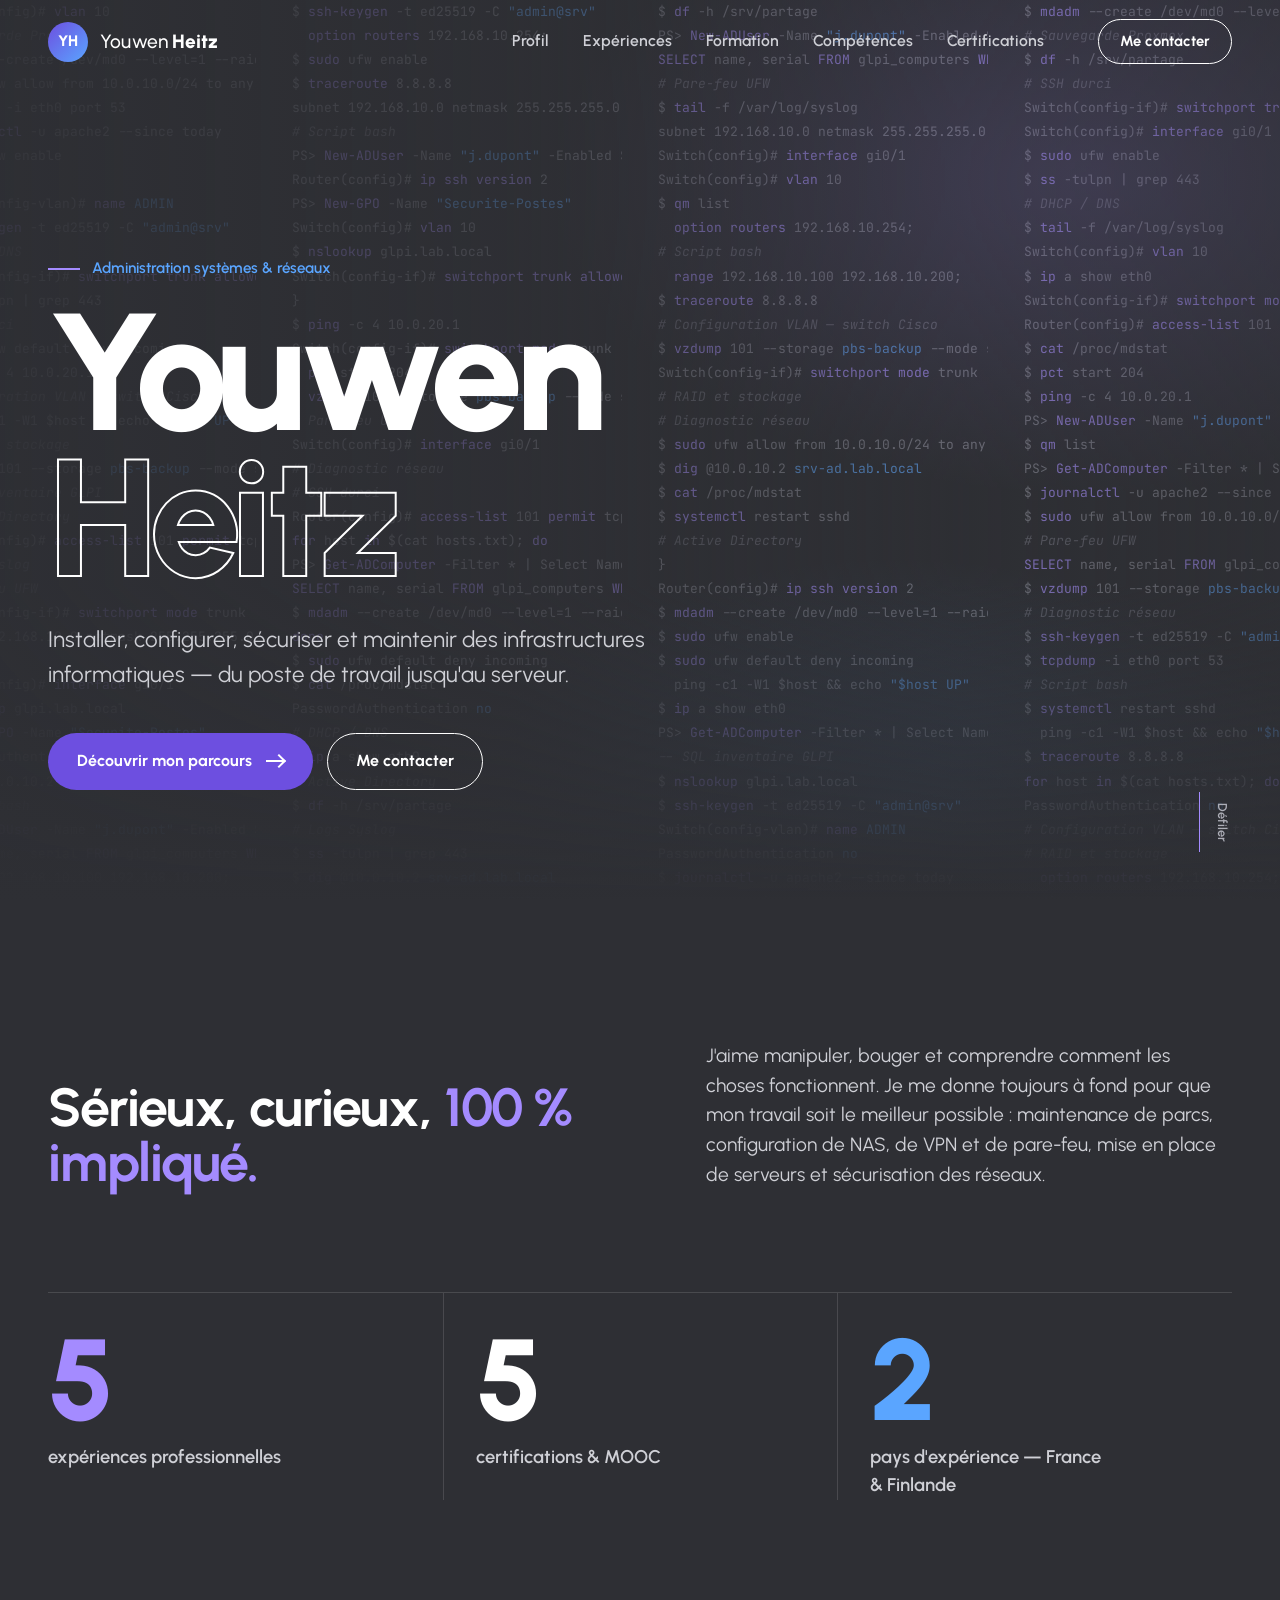
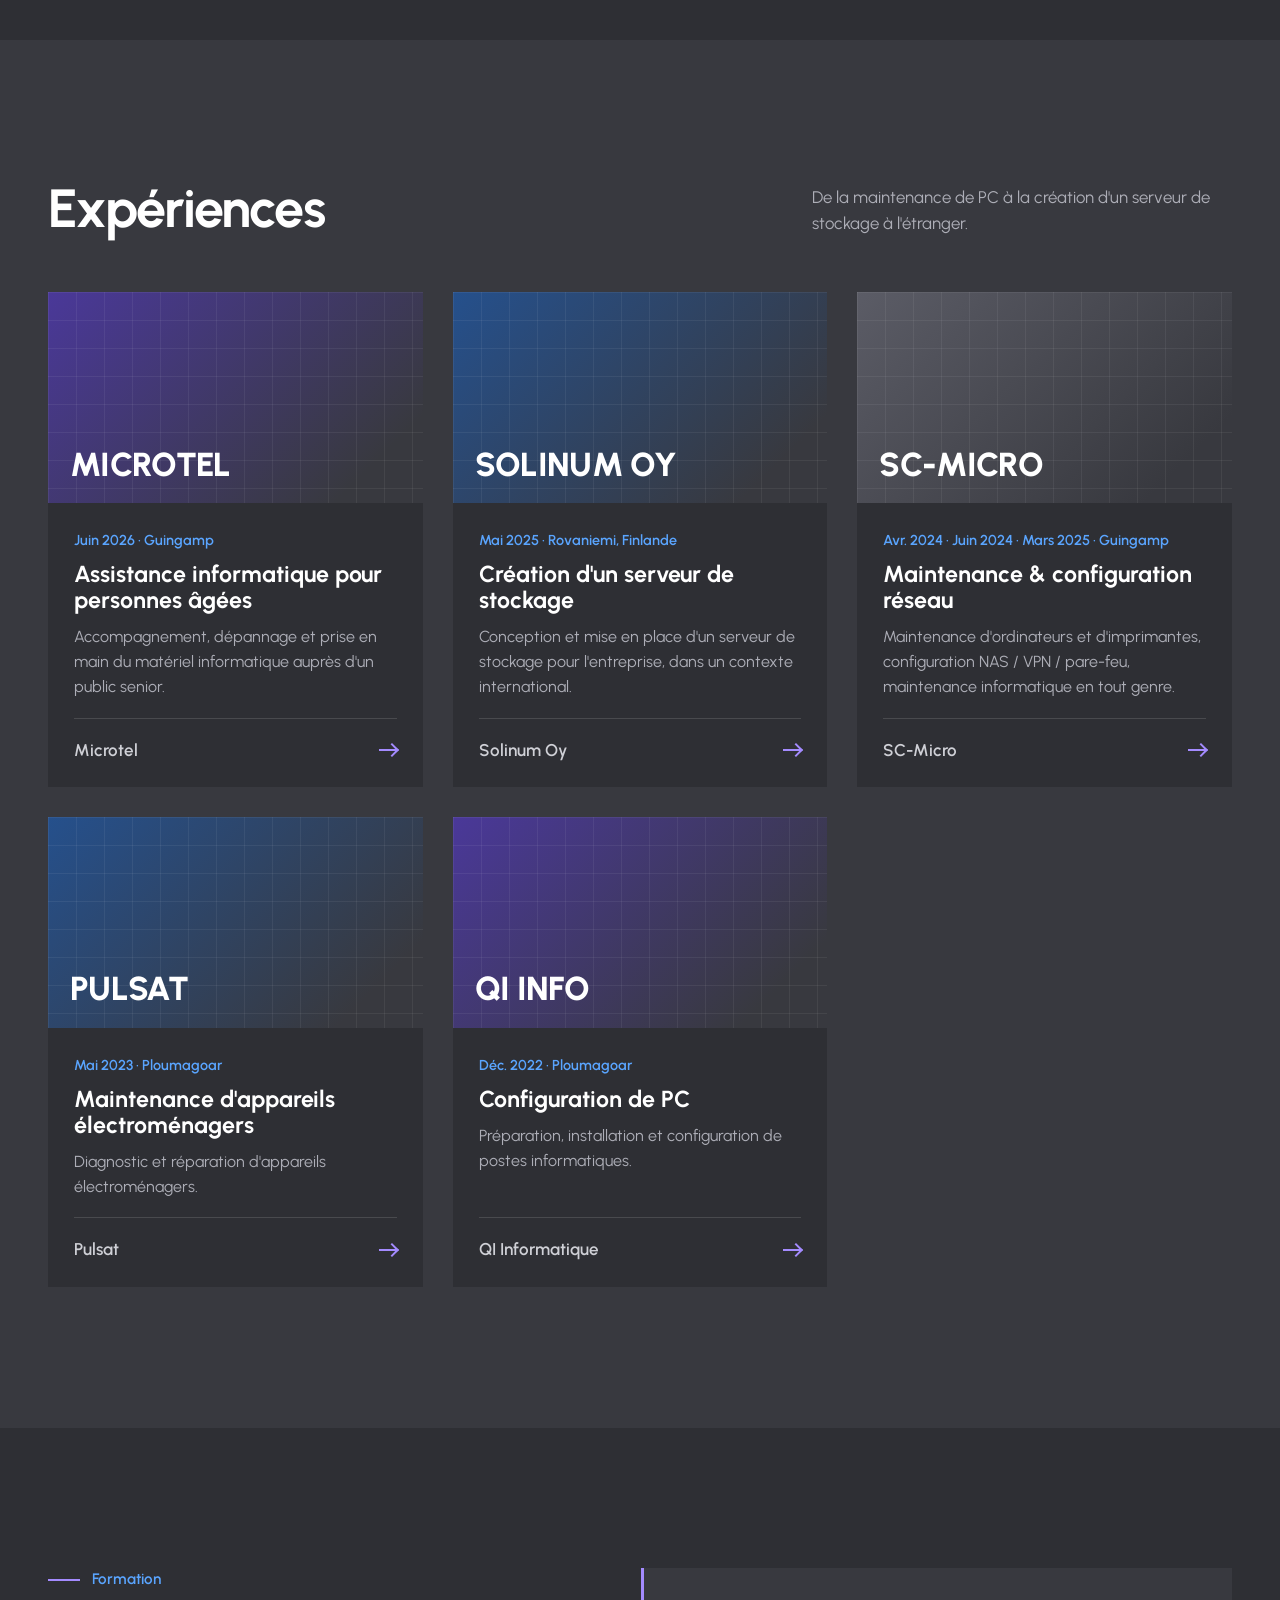
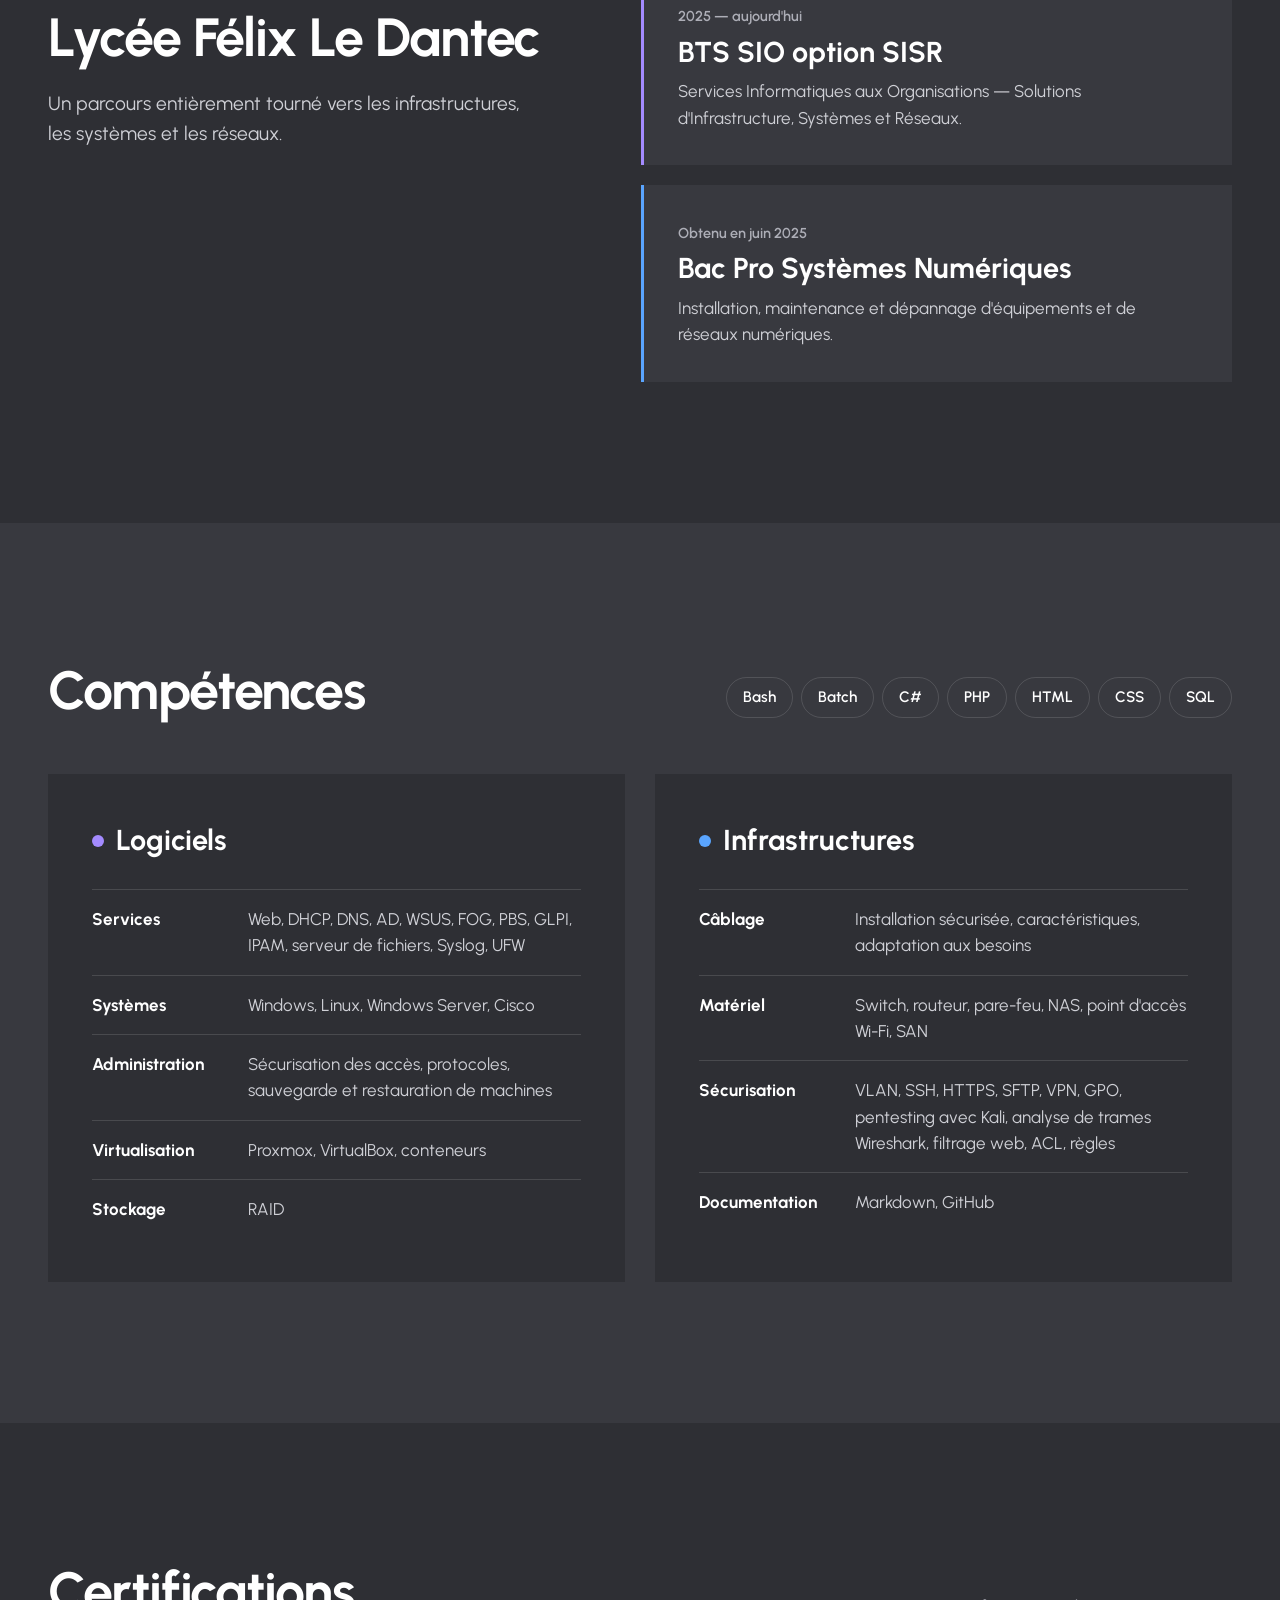
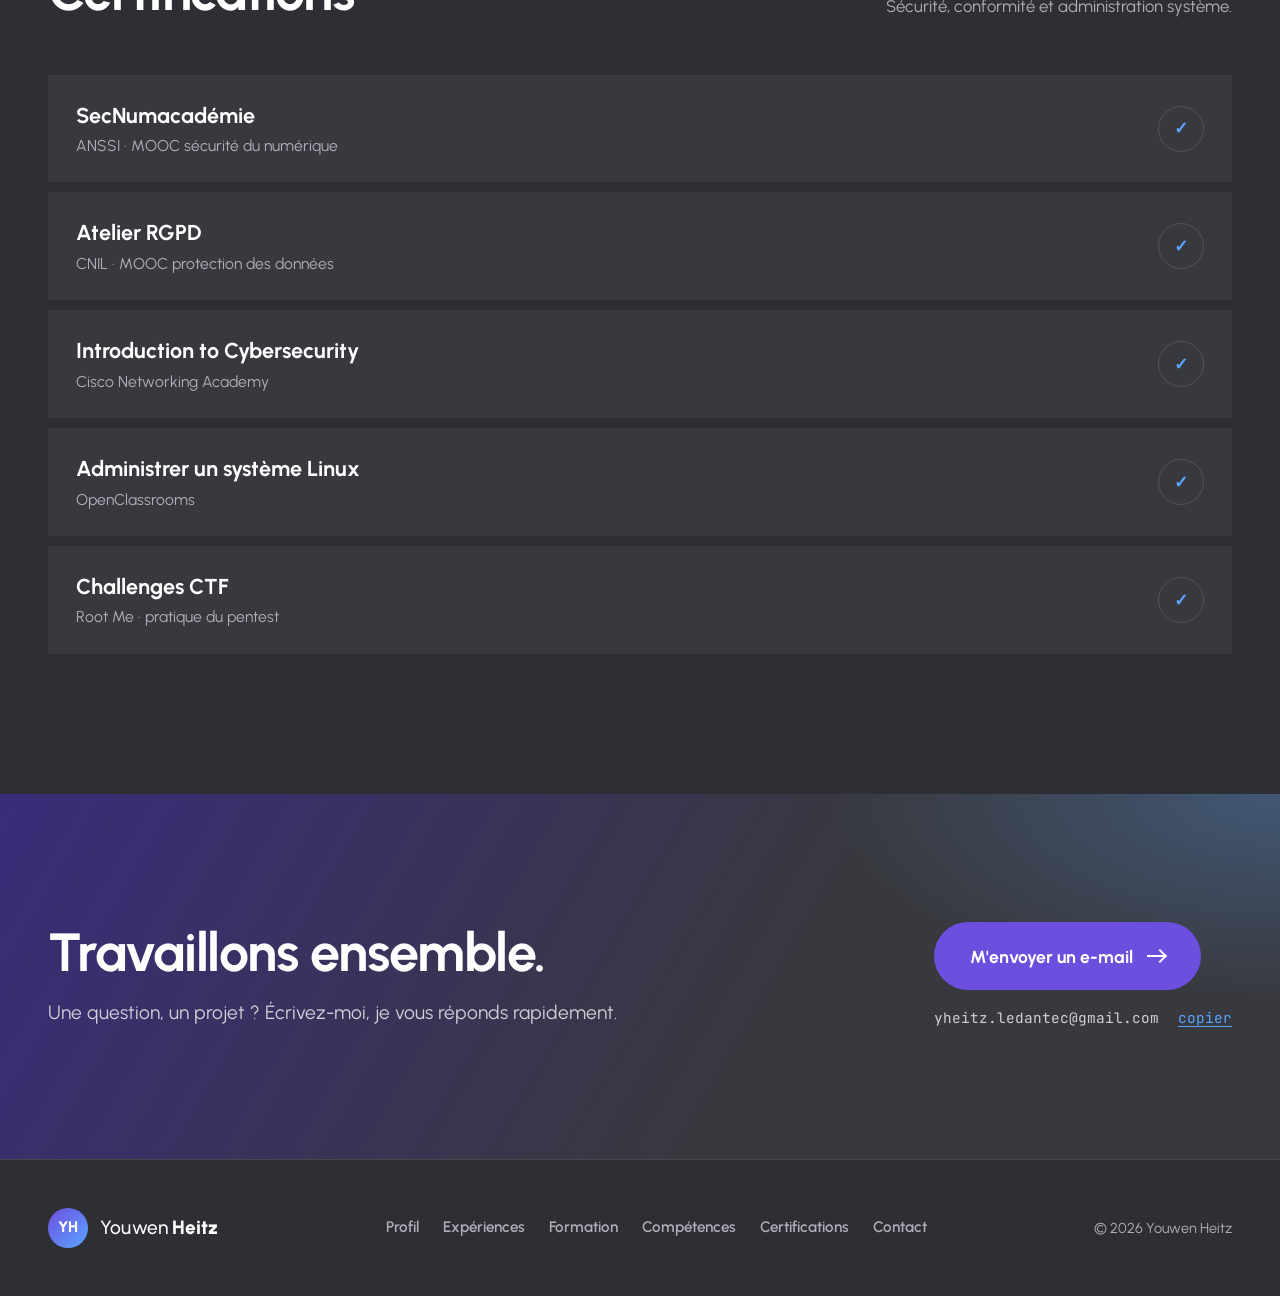
==== index.html @ 15ece7b5 "Ajoute le portfolio : accueil avec code défilant, CV, navigation et contact Co-Authored-By: Claude F" ====
<!doctype html>
<html lang="fr">
<head>
  <meta charset="utf-8">
  <meta name="viewport" content="width=device-width, initial-scale=1">
  <title>Youwen Heitz — Portfolio</title>
  <meta name="description" content="Portfolio de Youwen Heitz — administration systèmes et réseaux.">
  <link rel="preconnect" href="https://fonts.googleapis.com">
  <link rel="preconnect" href="https://fonts.gstatic.com" crossorigin>
  <link href="https://fonts.googleapis.com/css2?family=Urbanist:wght@400;500;600;700;800&family=JetBrains+Mono:wght@400;500&display=swap" rel="stylesheet">
  <link rel="stylesheet" href="css/base.css">
  <link rel="stylesheet" href="css/entete.css">
  <link rel="stylesheet" href="css/accueil.css">
  <link rel="stylesheet" href="css/sections.css">
  <script src="js/code-defilant.js" defer></script>
  <script src="js/menu.js" defer></script>
  <script src="js/animations.js" defer></script>
  <script src="js/contact.js" defer></script>
</head>
<body>

  <!-- ===== En-tête / navigation ===== -->
  <header class="header">
    <div class="header__inner">
      <a href="#accueil" class="logo" aria-label="Accueil">
        <span class="logo__mark">YH</span>
        <span class="logo__text">Youwen<strong>Heitz</strong></span>
      </a>
      <nav class="menu" aria-label="Navigation principale">
        <a href="#profil" class="menu__link">Profil</a>
        <a href="#experiences" class="menu__link">Expériences</a>
        <a href="#formation" class="menu__link">Formation</a>
        <a href="#competences" class="menu__link">Compétences</a>
        <a href="#certifications" class="menu__link">Certifications</a>
        <a href="#contact" class="menu__link menu__link--mobile">Contact</a>
      </nav>
      <a href="#contact" class="btn btn--outlined btn--small header__cta"><span>Me contacter</span></a>
      <button class="burger" aria-label="Ouvrir le menu" aria-expanded="false"><span></span><span></span></button>
    </div>
  </header>

  <main>
    <!-- ===== Masthead ===== -->
    <section id="accueil" class="masthead">
      <div class="code-bg" aria-hidden="true"></div>
      <div class="masthead__veil" aria-hidden="true"></div>
      <div class="container masthead__content">
        <p class="eyebrow reveal">Administration systèmes &amp; réseaux</p>
        <h1 class="masthead__title reveal">Youwen<br><span>Heitz</span></h1>
        <p class="masthead__text reveal">
          Installer, configurer, sécuriser et maintenir des infrastructures informatiques —
          du poste de travail jusqu'au serveur.
        </p>
        <div class="masthead__buttons reveal">
          <a href="#experiences" class="btn btn--primary"><span>Découvrir mon parcours</span><i class="arrow"></i></a>
          <a href="#contact" class="btn btn--outlined"><span>Me contacter</span></a>
        </div>
      </div>
      <a href="#profil" class="masthead__scroll" aria-label="Défiler vers le profil">
        <span>Défiler</span><i></i>
      </a>
    </section>

    <!-- ===== Profil + chiffres clés ===== -->
    <section id="profil" class="section">
      <div class="container">
        <div class="intro">
          <h2 class="h2 reveal">Sérieux, curieux, <span class="hl">100&nbsp;% impliqué.</span></h2>
          <p class="lead reveal">
            J'aime manipuler, bouger et comprendre comment les choses fonctionnent.
            Je me donne toujours à fond pour que mon travail soit le meilleur possible :
            maintenance de parcs, configuration de NAS, de VPN et de pare-feu,
            mise en place de serveurs et sécurisation des réseaux.
          </p>
        </div>

        <div class="key-figures">
          <div class="key-figures__item reveal">
            <span class="key-figures__number" data-count="5">0</span>
            <span class="key-figures__desc">expériences professionnelles</span>
          </div>
          <div class="key-figures__item reveal">
            <span class="key-figures__number" data-count="5">0</span>
            <span class="key-figures__desc">certifications &amp; MOOC</span>
          </div>
          <div class="key-figures__item reveal">
            <span class="key-figures__number" data-count="2">0</span>
            <span class="key-figures__desc">pays d'expérience — France &amp; Finlande</span>
          </div>
        </div>
      </div>
    </section>

    <!-- ===== Expériences ===== -->
    <section id="experiences" class="section section--dark">
      <div class="container">
        <div class="section__head">
          <h2 class="h2 reveal">Expériences</h2>
          <p class="section__sub reveal">De la maintenance de PC à la création d'un serveur de stockage à l'étranger.</p>
        </div>

        <div class="entries">
          <article class="entry reveal">
            <div class="entry__visual entry__visual--violet"><span>MICROTEL</span></div>
            <div class="entry__content">
              <p class="entry__date">Juin 2026 · Guingamp</p>
              <h3 class="entry__title">Assistance informatique pour personnes âgées</h3>
              <p class="entry__excerpt">Accompagnement, dépannage et prise en main du matériel informatique auprès d'un public senior.</p>
            </div>
            <div class="entry__footer"><span>Microtel</span><i class="arrow"></i></div>
          </article>

          <article class="entry reveal">
            <div class="entry__visual entry__visual--blue"><span>SOLINUM&nbsp;OY</span></div>
            <div class="entry__content">
              <p class="entry__date">Mai 2025 · Rovaniemi, Finlande</p>
              <h3 class="entry__title">Création d'un serveur de stockage</h3>
              <p class="entry__excerpt">Conception et mise en place d'un serveur de stockage pour l'entreprise, dans un contexte international.</p>
            </div>
            <div class="entry__footer"><span>Solinum Oy</span><i class="arrow"></i></div>
          </article>

          <article class="entry reveal">
            <div class="entry__visual entry__visual--grey"><span>SC-MICRO</span></div>
            <div class="entry__content">
              <p class="entry__date">Avr. 2024 · Juin 2024 · Mars 2025 · Guingamp</p>
              <h3 class="entry__title">Maintenance &amp; configuration réseau</h3>
              <p class="entry__excerpt">Maintenance d'ordinateurs et d'imprimantes, configuration NAS / VPN / pare-feu, maintenance informatique en tout genre.</p>
            </div>
            <div class="entry__footer"><span>SC-Micro</span><i class="arrow"></i></div>
          </article>

          <article class="entry reveal">
            <div class="entry__visual entry__visual--blue"><span>PULSAT</span></div>
            <div class="entry__content">
              <p class="entry__date">Mai 2023 · Ploumagoar</p>
              <h3 class="entry__title">Maintenance d'appareils électroménagers</h3>
              <p class="entry__excerpt">Diagnostic et réparation d'appareils électroménagers.</p>
            </div>
            <div class="entry__footer"><span>Pulsat</span><i class="arrow"></i></div>
          </article>

          <article class="entry reveal">
            <div class="entry__visual entry__visual--violet"><span>QI&nbsp;INFO</span></div>
            <div class="entry__content">
              <p class="entry__date">Déc. 2022 · Ploumagoar</p>
              <h3 class="entry__title">Configuration de PC</h3>
              <p class="entry__excerpt">Préparation, installation et configuration de postes informatiques.</p>
            </div>
            <div class="entry__footer"><span>QI Informatique</span><i class="arrow"></i></div>
          </article>
        </div>
      </div>
    </section>

    <!-- ===== Formation ===== -->
    <section id="formation" class="section">
      <div class="container split">
        <div>
          <p class="eyebrow reveal">Formation</p>
          <h2 class="h2 reveal">Lycée Félix Le&nbsp;Dantec</h2>
          <p class="lead reveal">Un parcours entièrement tourné vers les infrastructures, les systèmes et les réseaux.</p>
        </div>
        <ol class="degrees">
          <li class="degree reveal">
            <span class="degree__date">2025 — aujourd'hui</span>
            <h3 class="degree__title">BTS SIO option SISR</h3>
            <p class="degree__text">Services Informatiques aux Organisations — Solutions d'Infrastructure, Systèmes et Réseaux.</p>
          </li>
          <li class="degree reveal">
            <span class="degree__date">Obtenu en juin 2025</span>
            <h3 class="degree__title">Bac Pro Systèmes Numériques</h3>
            <p class="degree__text">Installation, maintenance et dépannage d'équipements et de réseaux numériques.</p>
          </li>
        </ol>
      </div>
    </section>

    <!-- ===== Compétences ===== -->
    <section id="competences" class="section section--dark">
      <div class="container">
        <div class="section__head">
          <h2 class="h2 reveal">Compétences</h2>
          <div class="chips reveal">
            <span>Bash</span><span>Batch</span><span>C#</span><span>PHP</span><span>HTML</span><span>CSS</span><span>SQL</span>
          </div>
        </div>

        <div class="skills">
          <div class="skills__col reveal">
            <h3 class="skills__title"><span class="dot dot--violet"></span>Logiciels</h3>
            <dl>
              <div><dt>Services</dt><dd>Web, DHCP, DNS, AD, WSUS, FOG, PBS, GLPI, IPAM, serveur de fichiers, Syslog, UFW</dd></div>
              <div><dt>Systèmes</dt><dd>Windows, Linux, Windows Server, Cisco</dd></div>
              <div><dt>Administration</dt><dd>Sécurisation des accès, protocoles, sauvegarde et restauration de machines</dd></div>
              <div><dt>Virtualisation</dt><dd>Proxmox, VirtualBox, conteneurs</dd></div>
              <div><dt>Stockage</dt><dd>RAID</dd></div>
            </dl>
          </div>
          <div class="skills__col reveal">
            <h3 class="skills__title"><span class="dot dot--blue"></span>Infrastructures</h3>
            <dl>
              <div><dt>Câblage</dt><dd>Installation sécurisée, caractéristiques, adaptation aux besoins</dd></div>
              <div><dt>Matériel</dt><dd>Switch, routeur, pare-feu, NAS, point d'accès Wi-Fi, SAN</dd></div>
              <div><dt>Sécurisation</dt><dd>VLAN, SSH, HTTPS, SFTP, VPN, GPO, pentesting avec Kali, analyse de trames Wireshark, filtrage web, ACL, règles</dd></div>
              <div><dt>Documentation</dt><dd>Markdown, GitHub</dd></div>
            </dl>
          </div>
        </div>
      </div>
    </section>

    <!-- ===== Certifications ===== -->
    <section id="certifications" class="section">
      <div class="container">
        <div class="section__head">
          <h2 class="h2 reveal">Certifications</h2>
          <p class="section__sub reveal">Sécurité, conformité et administration système.</p>
        </div>
        <ul class="documents">
          <li class="document reveal">
            <div><h3 class="document__title">SecNumacadémie</h3><p class="document__meta">ANSSI · MOOC sécurité du numérique</p></div>
            <span class="document__icon" aria-hidden="true">✓</span>
          </li>
          <li class="document reveal">
            <div><h3 class="document__title">Atelier RGPD</h3><p class="document__meta">CNIL · MOOC protection des données</p></div>
            <span class="document__icon" aria-hidden="true">✓</span>
          </li>
          <li class="document reveal">
            <div><h3 class="document__title">Introduction to Cybersecurity</h3><p class="document__meta">Cisco Networking Academy</p></div>
            <span class="document__icon" aria-hidden="true">✓</span>
          </li>
          <li class="document reveal">
            <div><h3 class="document__title">Administrer un système Linux</h3><p class="document__meta">OpenClassrooms</p></div>
            <span class="document__icon" aria-hidden="true">✓</span>
          </li>
          <li class="document reveal">
            <div><h3 class="document__title">Challenges CTF</h3><p class="document__meta">Root Me · pratique du pentest</p></div>
            <span class="document__icon" aria-hidden="true">✓</span>
          </li>
        </ul>
      </div>
    </section>

    <!-- ===== Contact ===== -->
    <section id="contact" class="cta-banner">
      <div class="container cta-banner__inner">
        <div>
          <h2 class="h2 reveal">Travaillons ensemble.</h2>
          <p class="lead reveal">Une question, un projet&nbsp;? Écrivez-moi, je vous réponds rapidement.</p>
        </div>
        <div class="cta-banner__actions reveal">
          <a class="btn btn--primary btn--large" href="mailto:yheitz.ledantec@gmail.com"><span>M'envoyer un e-mail</span><i class="arrow"></i></a>
          <button class="copy" type="button" data-email="yheitz.ledantec@gmail.com">yheitz.ledantec@gmail.com <span class="copy__hint">copier</span></button>
        </div>
      </div>
    </section>
  </main>

  <footer class="footer">
    <div class="container footer__inner">
      <a href="#accueil" class="logo"><span class="logo__mark">YH</span><span class="logo__text">Youwen<strong>Heitz</strong></span></a>
      <nav class="footer__links" aria-label="Pied de page">
        <a href="#profil">Profil</a><a href="#experiences">Expériences</a><a href="#formation">Formation</a>
        <a href="#competences">Compétences</a><a href="#certifications">Certifications</a><a href="#contact">Contact</a>
      </nav>
      <p class="footer__legal">© <span id="year"></span> Youwen Heitz</p>
    </div>
  </footer>

</body>
</html>
---- css/base.css ----
/* =====================================================
   BASE : variables, remise à zéro, textes, boutons
   Les valeurs à modifier souvent sont regroupées ici.
   ===================================================== */

:root {
  /* Gris — teinte principale */
  --gris-fond: #2e2f34;
  --gris-fond-rgb: 46, 47, 52; /* même couleur, pour les transparences */
  --gris-section: #38393f;
  --gris-carte: #44454d;
  --gris-ligne: rgba(255, 255, 255, 0.13);
  --gris-texte: #adaeb7;
  --gris-clair: #cfd0d6;
  --blanc: #ffffff;

  /* Violet — couleur secondaire */
  --violet: #a48bff;
  --violet-fonce: #6d4fe0;
  --violet-rgb: 164, 139, 255;

  /* Bleu — couleur de support */
  --bleu: #5aa5ff;
  --bleu-rgb: 90, 165, 255;

  /* Tailles et polices */
  --hauteur-entete: 84px;
  --largeur-max: 1320px;
  --marge-cote: clamp(16px, 4vw, 48px);
  --police: "Urbanist", Arial, sans-serif;
  --police-code: "JetBrains Mono", ui-monospace, Consolas, monospace;

  /* Courbe d'animation commune */
  --courbe: cubic-bezier(0.65, 0, 0.35, 1);
}

/* ----- Remise à zéro ----- */

* {
  box-sizing: border-box;
  margin: 0;
  padding: 0;
}

html {
  scroll-behavior: smooth;
  scroll-padding-top: var(--hauteur-entete);
}

body {
  font-family: var(--police);
  font-size: 1.0625rem;
  line-height: 1.55;
  background: var(--gris-fond);
  color: var(--blanc);
  overflow-x: hidden;
  -webkit-font-smoothing: antialiased;
}

a {
  color: inherit;
  text-decoration: none;
}

ul,
ol {
  list-style: none;
}

::selection {
  background: var(--violet-fonce);
  color: var(--blanc);
}

/* ----- Conteneur et textes communs ----- */

.container {
  width: 100%;
  max-width: var(--largeur-max);
  margin: 0 auto;
  padding: 0 var(--marge-cote);
}

.h2 {
  font-size: clamp(2rem, 4.2vw, 3.5rem);
  font-weight: 700;
  line-height: 1.02;
  letter-spacing: -0.02em;
}

/* Mot mis en avant en violet */
.hl {
  color: var(--violet);
}

.lead {
  font-size: clamp(1.05rem, 1.5vw, 1.25rem);
  color: var(--gris-clair);
  max-width: 640px;
}

/* Petit sur-titre bleu avec un trait violet */
.eyebrow {
  display: flex;
  align-items: center;
  gap: 12px;
  margin-bottom: 18px;
  font-size: 0.95rem;
  font-weight: 600;
  color: var(--bleu);
}

.eyebrow::before {
  content: "";
  width: 32px;
  height: 2px;
  background: var(--violet);
}

/* ----- Boutons en pilule (remplissage au survol) ----- */

.btn {
  position: relative;
  isolation: isolate;
  overflow: hidden;
  display: inline-flex;
  align-items: center;
  gap: 14px;
  padding: 0.95rem 1.75rem;
  border: 1px solid transparent;
  border-radius: 3.75rem;
  font-family: var(--police);
  font-size: 1rem;
  font-weight: 700;
  cursor: pointer;
  transition: color 0.4s var(--courbe), border-color 0.4s var(--courbe);
}

/* Fond coloré qui glisse au survol */
.btn::before {
  content: "";
  position: absolute;
  inset: 0;
  z-index: -1;
  border-radius: inherit;
  transform: scaleX(0);
  transform-origin: right;
  transition: transform 0.45s var(--courbe);
}

.btn:hover::before,
.btn:focus-visible::before {
  transform: scaleX(1);
  transform-origin: left;
}

.btn--primary {
  background: var(--violet-fonce);
  color: var(--blanc);
}

.btn--primary::before {
  background: var(--blanc);
}

.btn--primary:hover,
.btn--primary:focus-visible {
  color: var(--gris-fond);
}

.btn--outlined {
  background: transparent;
  border-color: var(--blanc);
  color: var(--blanc);
}

.btn--outlined::before {
  background: var(--violet-fonce);
}

.btn--outlined:hover,
.btn--outlined:focus-visible {
  border-color: var(--violet-fonce);
}

.btn--small {
  padding: 0.65rem 1.3rem;
  font-size: 0.92rem;
}

.btn--large {
  padding: 1.2rem 2.2rem;
  font-size: 1.1rem;
}

/* Petite flèche dessinée en CSS */
.arrow {
  position: relative;
  flex: none;
  width: 18px;
  height: 2px;
  background: currentColor;
  transition: transform 0.4s var(--courbe);
}

.arrow::after {
  content: "";
  position: absolute;
  right: 0;
  top: -4px;
  width: 8px;
  height: 8px;
  border-top: 2px solid currentColor;
  border-right: 2px solid currentColor;
  transform: rotate(45deg);
}

.btn:hover .arrow {
  transform: translateX(5px);
}

/* ----- Apparition des éléments au défilement ----- */

.reveal {
  opacity: 0;
  transform: translate3d(0, 40px, 0);
  transition: opacity 0.6s linear, transform 0.9s var(--courbe);
}

.reveal.visible {
  opacity: 1;
  transform: none;
}

/* Léger décalage entre éléments voisins (classes ajoutées par le JS) */
.reveal--delai-1 {
  transition-delay: 0.08s;
}

.reveal--delai-2 {
  transition-delay: 0.16s;
}

.reveal--delai-3 {
  transition-delay: 0.24s;
}

/* ----- Respect du réglage « réduire les animations » ----- */

@media (prefers-reduced-motion: reduce) {
  html {
    scroll-behavior: auto;
  }

  .reveal {
    opacity: 1;
    transform: none;
    transition: none;
  }
}
---- css/entete.css ----
/* =====================================================
   EN-TÊTE : barre de navigation fixe en haut + pied de page
   ===================================================== */

.header {
  position: fixed;
  inset: 0 0 auto;
  z-index: 100;
  height: var(--hauteur-entete);
  border-bottom: 1px solid transparent;
  transition: background 0.35s, height 0.35s, border-color 0.35s;
}

/* État ajouté par le JS quand on a commencé à défiler */
.header.scrolled {
  --hauteur-entete: 68px;
  background: rgba(var(--gris-fond-rgb), 0.92);
  border-color: var(--gris-ligne);
  -webkit-backdrop-filter: blur(10px);
  backdrop-filter: blur(10px);
}

.header__inner {
  display: flex;
  align-items: center;
  gap: 40px;
  height: 100%;
  max-width: var(--largeur-max);
  margin: 0 auto;
  padding: 0 var(--marge-cote);
}

/* ----- Logo ----- */

.logo {
  display: flex;
  align-items: center;
  gap: 12px;
}

.logo__mark {
  display: grid;
  place-items: center;
  width: 40px;
  height: 40px;
  border-radius: 50%;
  background: linear-gradient(135deg, var(--violet-fonce), var(--bleu));
  font-size: 0.95rem;
  font-weight: 800;
}

.logo__text {
  font-size: 1.2rem;
  font-weight: 500;
  letter-spacing: 0.01em;
}

.logo__text strong {
  margin-left: 4px;
  font-weight: 800;
}

/* ----- Liens du menu ----- */

.menu {
  display: flex;
  gap: 6px;
  margin-left: auto;
}

.menu__link {
  position: relative;
  padding: 8px 14px;
  font-size: 0.98rem;
  font-weight: 600;
  color: var(--gris-clair);
  transition: color 0.25s;
}

/* Trait violet sous le lien survolé ou actif */
.menu__link::after {
  content: "";
  position: absolute;
  left: 14px;
  right: 14px;
  bottom: 2px;
  height: 2px;
  background: var(--violet);
  transform: scaleX(0);
  transform-origin: right;
  transition: transform 0.35s var(--courbe);
}

.menu__link:hover,
.menu__link.active {
  color: var(--blanc);
}

.menu__link:hover::after,
.menu__link.active::after {
  transform: scaleX(1);
  transform-origin: left;
}

/* Lien « Contact » visible seulement dans le menu mobile */
.menu__link--mobile {
  display: none;
}

/* ----- Bouton du menu mobile ----- */

.burger {
  display: none;
  width: 44px;
  height: 44px;
  margin-left: auto;
  border: 1px solid var(--blanc);
  border-radius: 50%;
  background: none;
  cursor: pointer;
}

.burger span {
  display: block;
  width: 18px;
  height: 2px;
  margin: 4px auto;
  background: var(--blanc);
  transition: transform 0.3s var(--courbe);
}

/* ----- Pied de page ----- */

.footer {
  padding: 48px 0;
  background: var(--gris-fond);
  border-top: 1px solid var(--gris-ligne);
}

.footer__inner {
  display: flex;
  flex-wrap: wrap;
  align-items: center;
  justify-content: space-between;
  gap: 24px 40px;
}

.footer__links {
  display: flex;
  flex-wrap: wrap;
  gap: 6px 24px;
}

.footer__links a {
  font-size: 0.95rem;
  font-weight: 600;
  color: var(--gris-texte);
  transition: color 0.2s;
}

.footer__links a:hover {
  color: var(--blanc);
}

.footer__legal {
  font-size: 0.9rem;
  color: var(--gris-texte);
}

/* ----- Écrans moyens : liens plus serrés ----- */

@media (max-width: 1080px) {
  .menu {
    gap: 0;
  }

  .menu__link {
    padding: 8px 10px;
  }

  .menu__link::after {
    left: 10px;
    right: 10px;
  }
}

/* ----- Tablette et mobile : menu déroulant ----- */

@media (max-width: 900px) {
  .header__cta {
    display: none;
  }

  .burger {
    display: block;
  }

  .menu {
    position: fixed;
    top: 0;
    left: 0;
    right: 0;
    z-index: -1;
    flex-direction: column;
    gap: 0;
    padding: calc(var(--hauteur-entete) + 16px) var(--marge-cote) 32px;
    background: var(--gris-fond);
    border-bottom: 1px solid var(--gris-ligne);
    transform: translateY(-100%);
    visibility: hidden;
    transition: transform 0.45s var(--courbe), visibility 0s 0.45s;
  }

  /* État « ouvert » ajouté par le JS */
  .header.open {
    background: var(--gris-fond);
  }

  .header.open .menu {
    transform: none;
    visibility: visible;
    transition: transform 0.45s var(--courbe);
  }

  .menu__link {
    padding: 14px 0;
    border-bottom: 1px solid var(--gris-ligne);
    font-size: 1.6rem;
    font-weight: 700;
    color: var(--blanc);
  }

  .menu__link::after {
    display: none;
  }

  .menu__link--mobile {
    display: block;
    color: var(--violet);
  }

  /* Le bouton se transforme en croix */
  .header.open .burger span:nth-child(1) {
    transform: translateY(3px) rotate(45deg);
  }

  .header.open .burger span:nth-child(2) {
    transform: translateY(-3px) rotate(-45deg);
  }
}
---- css/accueil.css ----
/* =====================================================
   ACCUEIL : grand nom + lignes de code qui défilent derrière
   ===================================================== */

.masthead {
  position: relative;
  display: flex;
  align-items: flex-end;
  min-height: 100vh;
  min-height: 100svh;
  padding: calc(var(--hauteur-entete) + 40px) 0 110px;
  overflow: hidden;
}

/* ----- Fond : colonnes de code (créées par js/code-defilant.js) ----- */

.code-bg {
  position: absolute;
  inset: 0;
  display: flex;
  justify-content: center;
  gap: 36px;
  font-family: var(--police-code);
  font-size: 13px;
  line-height: 1.85;
  pointer-events: none;
  user-select: none;
}

.code-col {
  flex: none;
  width: 330px;
  overflow: hidden;
}

/* La piste contient deux fois les mêmes lignes : elle boucle sans à-coup */
.code-track {
  animation: code-monte 60s linear infinite;
  will-change: transform;
}

/* Une colonne sur deux défile vers le bas */
.code-col:nth-child(even) .code-track {
  animation-name: code-descend;
}

/* Vitesses différentes pour un rendu moins mécanique */
.code-col:nth-child(3n + 1) .code-track {
  animation-duration: 52s;
}

.code-col:nth-child(3n + 2) .code-track {
  animation-duration: 74s;
}

@keyframes code-monte {
  from { transform: translateY(0); }
  to { transform: translateY(-50%); }
}

@keyframes code-descend {
  from { transform: translateY(-50%); }
  to { transform: translateY(0); }
}

/* Couleurs du code : gris, mots-clés violets, valeurs bleues */
.code-line {
  white-space: pre;
  color: #7f808a;
}

.code-line--commentaire {
  color: #666771;
  font-style: italic;
}

.code-mot-cle {
  color: #a08af0;
}

.code-valeur {
  color: #5c9be6;
}

/* ----- Voile : assombrit le code pour garder le nom lisible ----- */

.masthead__veil {
  position: absolute;
  inset: 0;
  pointer-events: none;
  background:
    linear-gradient(90deg,
      rgba(var(--gris-fond-rgb), 0.92) 0%,
      rgba(var(--gris-fond-rgb), 0.7) 40%,
      rgba(var(--gris-fond-rgb), 0.3) 75%,
      rgba(var(--gris-fond-rgb), 0.5) 100%),
    linear-gradient(to top, var(--gris-fond) 0%, transparent 35%),
    radial-gradient(ellipse 60% 50% at 85% 20%, rgba(var(--violet-rgb), 0.22), transparent 70%),
    radial-gradient(ellipse 50% 40% at 70% 90%, rgba(var(--bleu-rgb), 0.16), transparent 70%);
}

/* ----- Contenu : nom, phrase d'accroche, boutons ----- */

.masthead__content {
  position: relative;
}

.masthead__title {
  font-size: clamp(3.6rem, 13vw, 11rem);
  font-weight: 800;
  line-height: 0.88;
  letter-spacing: -0.045em;
}

/* Le nom de famille est seulement en contour */
.masthead__title span {
  color: transparent;
  -webkit-text-stroke: 2px var(--blanc);
}

.masthead__text {
  max-width: 600px;
  margin-top: 32px;
  font-size: clamp(1.1rem, 1.8vw, 1.4rem);
  color: var(--gris-clair);
}

.masthead__buttons {
  display: flex;
  flex-wrap: wrap;
  gap: 14px;
  margin-top: 40px;
}

/* ----- Indicateur « Défiler » en bas à droite ----- */

.masthead__scroll {
  position: absolute;
  right: var(--marge-cote);
  bottom: 48px;
  display: flex;
  flex-direction: column;
  align-items: center;
  gap: 12px;
  font-size: 0.8rem;
  font-weight: 600;
  color: var(--gris-texte);
  writing-mode: vertical-rl;
}

.masthead__scroll i {
  position: relative;
  width: 1px;
  height: 60px;
  background: var(--gris-ligne);
  overflow: hidden;
}

.masthead__scroll i::after {
  content: "";
  position: absolute;
  inset: 0;
  background: var(--violet);
  animation: goutte 2s var(--courbe) infinite;
}

@keyframes goutte {
  from { transform: translateY(-100%); }
  to { transform: translateY(100%); }
}

/* ----- Tablette et mobile ----- */

@media (max-width: 900px) {
  .masthead__scroll {
    display: none;
  }
}

@media (max-width: 640px) {
  .masthead {
    padding-bottom: 72px;
  }

  .masthead__title span {
    -webkit-text-stroke-width: 1.5px;
  }

  .code-bg {
    gap: 20px;
    font-size: 11px;
  }

  .code-col {
    width: 240px;
  }
}

/* ----- Pas de défilement si l'utilisateur réduit les animations ----- */

@media (prefers-reduced-motion: reduce) {
  .code-track,
  .masthead__scroll i::after {
    animation: none;
  }
}
---- css/sections.css ----
/* =====================================================
   SECTIONS : profil, expériences, formation,
   compétences, certifications, contact
   ===================================================== */

.section {
  padding: clamp(80px, 11vw, 150px) 0;
}

/* Variante avec un gris légèrement plus clair */
.section--dark {
  background: var(--gris-section);
}

.section__head {
  display: flex;
  flex-wrap: wrap;
  align-items: flex-end;
  justify-content: space-between;
  gap: 24px 40px;
  margin-bottom: 56px;
}

.section__sub {
  max-width: 420px;
  font-size: 1.05rem;
  color: var(--gris-texte);
}

/* ----- Profil + chiffres clés ----- */

.intro {
  display: grid;
  grid-template-columns: 1.1fr 1fr;
  align-items: end;
  gap: 48px 80px;
}

.key-figures {
  display: grid;
  grid-template-columns: repeat(3, 1fr);
  margin-top: clamp(64px, 8vw, 110px);
  border-top: 1px solid var(--gris-ligne);
}

.key-figures__item {
  display: flex;
  flex-direction: column;
  gap: 10px;
  padding: 36px 32px 0 0;
}

.key-figures__item + .key-figures__item {
  padding-left: 32px;
  border-left: 1px solid var(--gris-ligne);
}

.key-figures__number {
  font-size: clamp(4rem, 9vw, 7.5rem);
  font-weight: 800;
  line-height: 0.9;
  letter-spacing: -0.04em;
}

.key-figures__item:nth-child(1) .key-figures__number {
  color: var(--violet);
}

.key-figures__item:nth-child(3) .key-figures__number {
  color: var(--bleu);
}

.key-figures__desc {
  max-width: 240px;
  font-size: 1.15rem;
  font-weight: 600;
  color: var(--gris-clair);
}

/* ----- Expériences (cartes) ----- */

.entries {
  display: grid;
  grid-template-columns: repeat(3, 1fr);
  gap: 30px;
}

.entry {
  display: flex;
  flex-direction: column;
  background: var(--gris-fond);
  transition: background 0.35s var(--courbe);
}

.entry:hover {
  background: var(--gris-carte);
}

/* Bandeau coloré avec le nom de l'entreprise */
.entry__visual {
  position: relative;
  display: flex;
  align-items: flex-end;
  aspect-ratio: 16 / 9;
  padding: 22px;
  overflow: hidden;
}

/* Quadrillage discret par-dessus le dégradé */
.entry__visual::before {
  content: "";
  position: absolute;
  inset: 0;
  background-image:
    linear-gradient(rgba(255, 255, 255, 0.06) 1px, transparent 1px),
    linear-gradient(90deg, rgba(255, 255, 255, 0.06) 1px, transparent 1px);
  background-size: 28px 28px;
  transition: transform 0.7s var(--courbe);
}

.entry:hover .entry__visual::before {
  transform: scale(1.08);
}

.entry__visual span {
  position: relative;
  font-size: clamp(1.6rem, 2.6vw, 2.2rem);
  font-weight: 800;
  line-height: 1;
  letter-spacing: -0.02em;
}

.entry__visual--violet {
  background: linear-gradient(135deg, #4a3899, var(--gris-section) 85%);
}

.entry__visual--blue {
  background: linear-gradient(135deg, #25508c, var(--gris-section) 85%);
}

.entry__visual--grey {
  background: linear-gradient(135deg, #5b5c66, var(--gris-section) 85%);
}

.entry__content {
  flex: 1;
  padding: 26px 26px 18px;
}

.entry__date {
  margin-bottom: 10px;
  font-size: 0.9rem;
  font-weight: 600;
  color: var(--bleu);
}

.entry__title {
  margin-bottom: 12px;
  font-size: 1.45rem;
  font-weight: 700;
  line-height: 1.12;
}

.entry__excerpt {
  font-size: 1rem;
  color: var(--gris-texte);
}

.entry__footer {
  display: flex;
  align-items: center;
  justify-content: space-between;
  margin: 0 26px;
  padding: 18px 0 24px;
  border-top: 1px solid var(--gris-ligne);
  font-weight: 600;
  color: var(--gris-clair);
}

.entry__footer .arrow {
  color: var(--violet);
}

.entry:hover .entry__footer .arrow {
  transform: translateX(6px);
}

/* ----- Formation ----- */

.split {
  display: grid;
  grid-template-columns: 1fr 1.2fr;
  align-items: start;
  gap: 48px 100px;
}

.split .lead {
  margin-top: 24px;
}

.degrees {
  display: grid;
  gap: 20px;
}

.degree {
  padding: 34px;
  background: var(--gris-section);
  border-left: 3px solid var(--violet);
  transition: transform 0.35s var(--courbe), background 0.35s;
}

.degree:nth-child(2) {
  border-left-color: var(--bleu);
}

.degree:hover {
  background: var(--gris-carte);
  transform: translateX(8px);
}

.degree__date {
  font-size: 0.9rem;
  font-weight: 600;
  color: var(--gris-texte);
}

.degree__title {
  margin: 8px 0 10px;
  font-size: 1.8rem;
  font-weight: 700;
  line-height: 1.1;
}

.degree__text {
  color: var(--gris-clair);
}

/* ----- Compétences ----- */

/* Étiquettes des langages */
.chips {
  display: flex;
  flex-wrap: wrap;
  gap: 8px;
}

.chips span {
  padding: 8px 16px;
  border: 1px solid var(--gris-ligne);
  border-radius: 3.75rem;
  font-size: 0.95rem;
  font-weight: 600;
  transition: border-color 0.25s, background 0.25s;
}

.chips span:hover {
  border-color: var(--violet);
  background: rgba(var(--violet-rgb), 0.12);
}

.skills {
  display: grid;
  grid-template-columns: 1fr 1fr;
  gap: 30px;
}

.skills__col {
  padding: clamp(26px, 3.5vw, 44px);
  background: var(--gris-fond);
}

.skills__title {
  display: flex;
  align-items: center;
  gap: 12px;
  margin-bottom: 26px;
  font-size: 1.8rem;
  font-weight: 700;
}

/* Pastille de couleur devant le titre */
.dot {
  width: 12px;
  height: 12px;
  border-radius: 50%;
}

.dot--violet {
  background: var(--violet);
}

.dot--blue {
  background: var(--bleu);
}

.skills dl > div {
  display: grid;
  grid-template-columns: 140px 1fr;
  gap: 16px;
  padding: 16px 0;
  border-top: 1px solid var(--gris-ligne);
}

.skills dt {
  font-weight: 700;
}

.skills dd {
  color: var(--gris-clair);
}

/* ----- Certifications (liste) ----- */

.documents {
  display: grid;
  gap: 10px;
}

.document {
  display: flex;
  align-items: center;
  justify-content: space-between;
  gap: 24px;
  padding: 24px 28px;
  background: var(--gris-section);
  transition: background 0.3s var(--courbe);
}

.document:hover {
  background: var(--violet-fonce);
}

.document__title {
  font-size: 1.35rem;
  font-weight: 700;
}

.document__meta {
  margin-top: 2px;
  font-size: 0.98rem;
  color: var(--gris-texte);
  transition: color 0.3s;
}

.document:hover .document__meta {
  color: var(--blanc);
}

.document__icon {
  flex: none;
  display: grid;
  place-items: center;
  width: 46px;
  height: 46px;
  border: 1px solid var(--gris-ligne);
  border-radius: 50%;
  font-weight: 700;
  color: var(--bleu);
  transition: background 0.3s, color 0.3s, border-color 0.3s;
}

.document:hover .document__icon {
  background: var(--blanc);
  border-color: var(--blanc);
  color: var(--violet-fonce);
}

/* ----- Contact (bandeau en bas du site) ----- */

.cta-banner {
  padding: clamp(80px, 10vw, 130px) 0;
  background:
    radial-gradient(ellipse 50% 80% at 100% 0%, rgba(var(--bleu-rgb), 0.28), transparent 70%),
    linear-gradient(120deg, #3a2c7a 0%, var(--gris-section) 60%);
}

.cta-banner__inner {
  display: flex;
  flex-wrap: wrap;
  align-items: center;
  justify-content: space-between;
  gap: 40px;
}

.cta-banner .lead {
  margin-top: 18px;
}

.cta-banner__actions {
  display: flex;
  flex-direction: column;
  align-items: flex-start;
  gap: 14px;
}

/* Adresse e-mail cliquable pour la copier */
.copy {
  padding: 4px 0;
  border: 0;
  background: none;
  font-family: var(--police-code);
  font-size: 0.9rem;
  color: var(--gris-clair);
  text-align: left;
  overflow-wrap: anywhere;
  cursor: pointer;
}

.copy:hover {
  color: var(--blanc);
}

.copy__hint {
  margin-left: 10px;
  color: var(--bleu);
  text-decoration: underline;
  text-underline-offset: 3px;
}

/* ----- Écrans moyens ----- */

@media (max-width: 1080px) {
  .entries {
    grid-template-columns: repeat(2, 1fr);
  }
}

/* ----- Tablette ----- */

@media (max-width: 900px) {
  .intro,
  .split,
  .skills {
    grid-template-columns: 1fr;
  }
}

/* ----- Mobile ----- */

@media (max-width: 640px) {
  .entries,
  .key-figures {
    grid-template-columns: 1fr;
  }

  .key-figures__item,
  .key-figures__item + .key-figures__item {
    padding: 28px 0;
    border-left: 0;
    border-bottom: 1px solid var(--gris-ligne);
  }

  .skills dl > div {
    grid-template-columns: 1fr;
    gap: 4px;
  }

  .degree {
    padding: 24px;
  }

  .document {
    padding: 20px;
  }
}
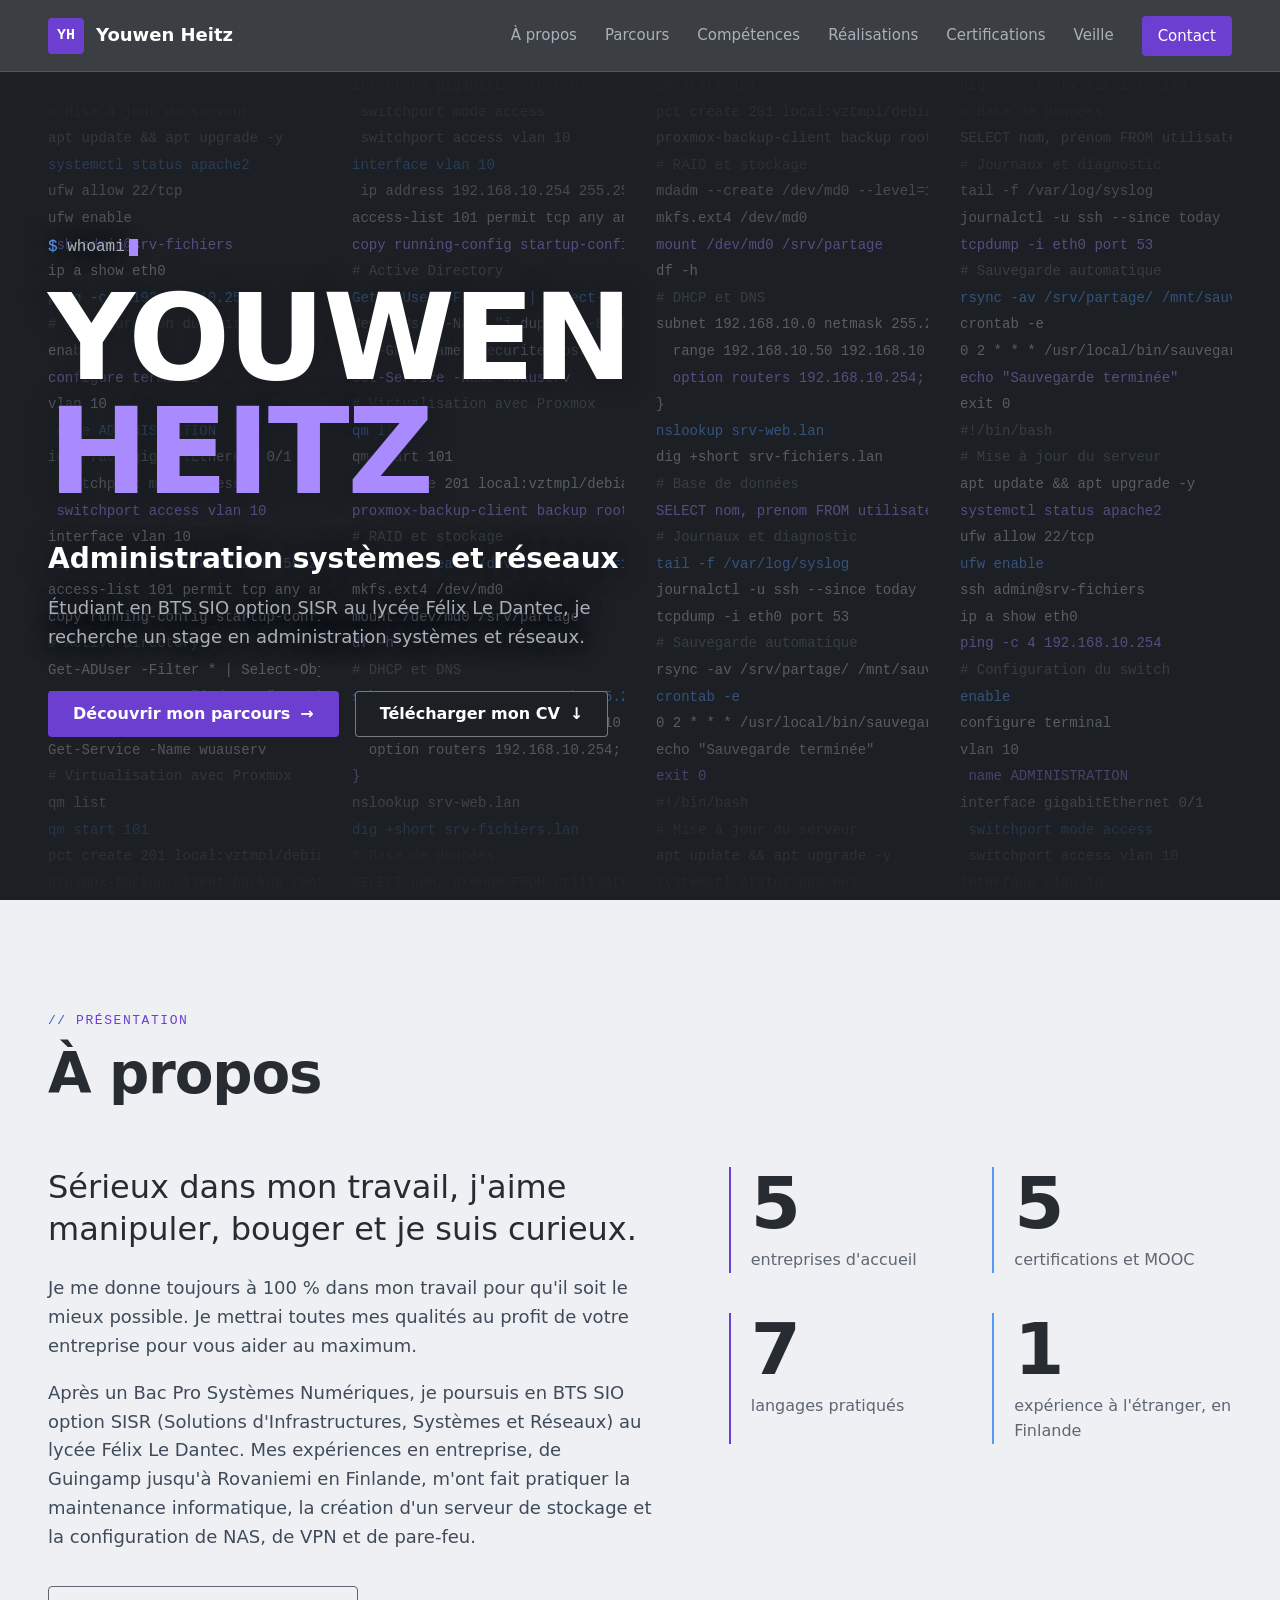
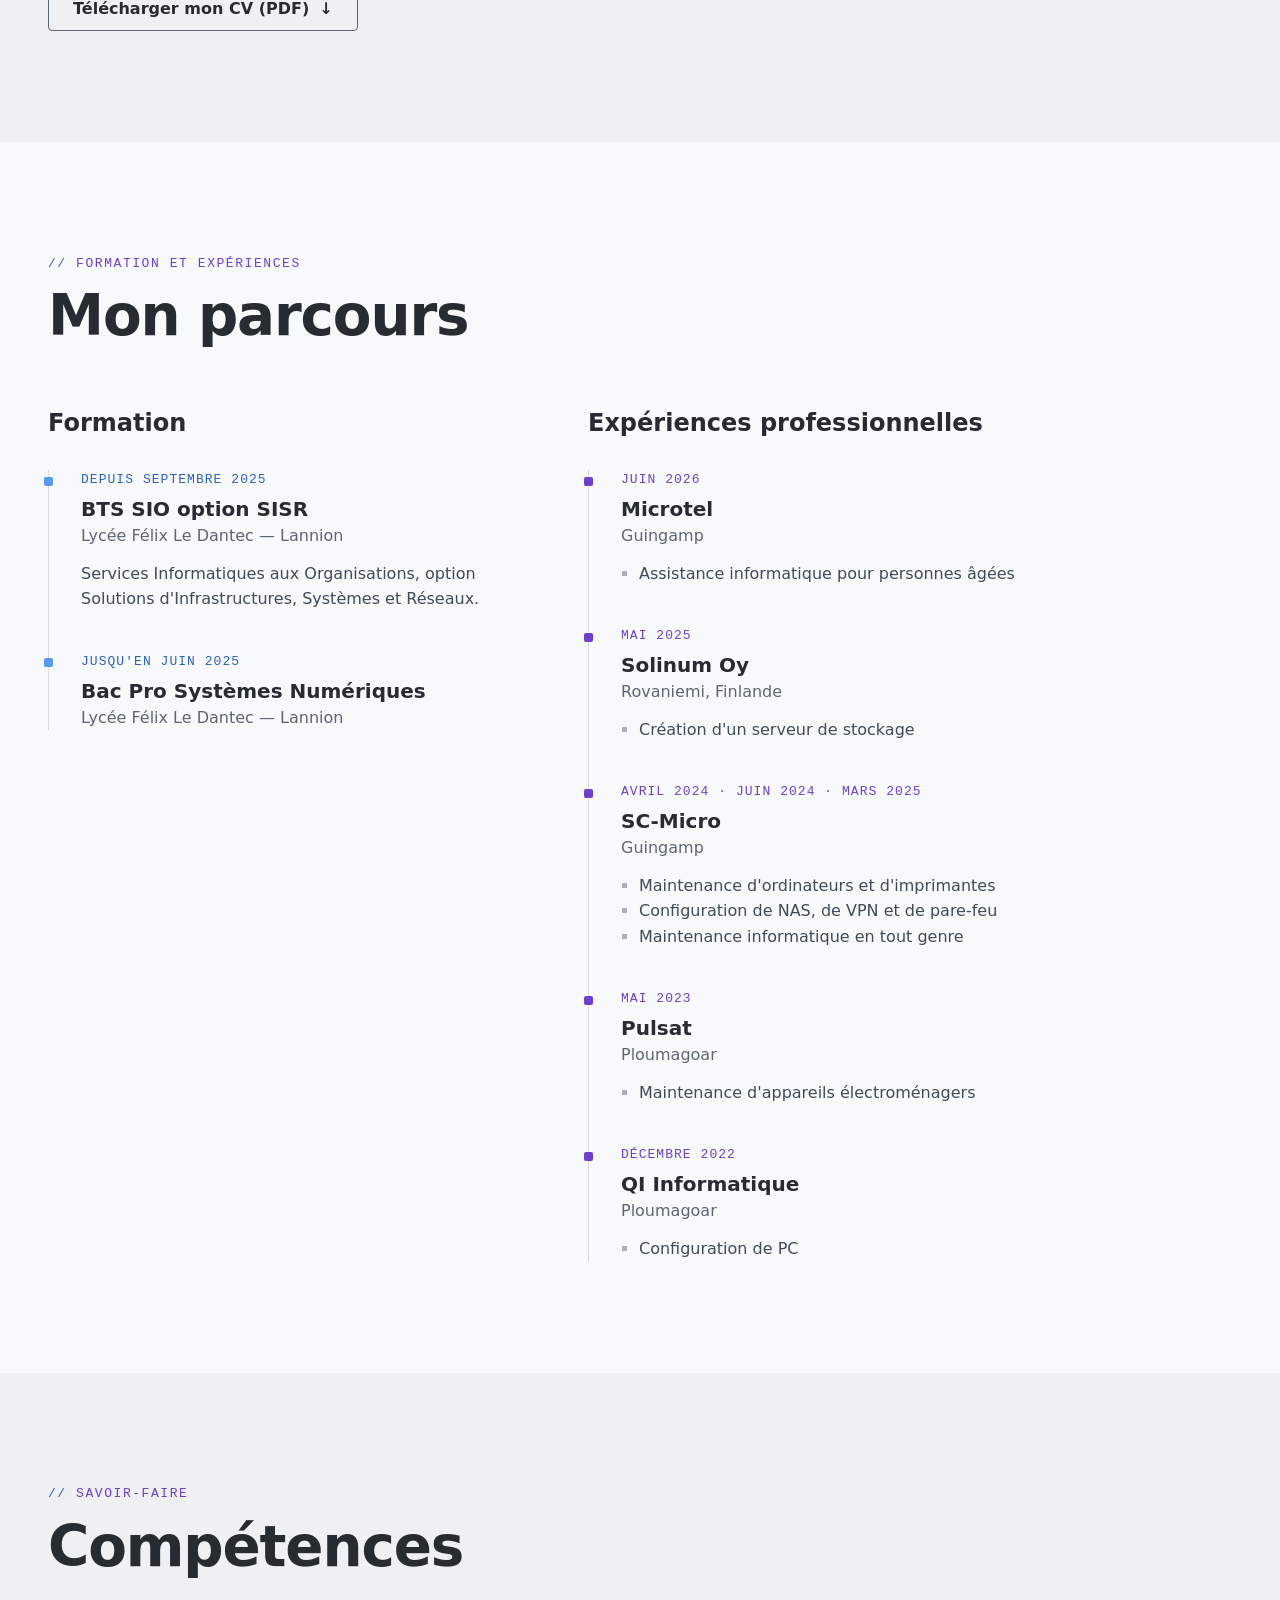
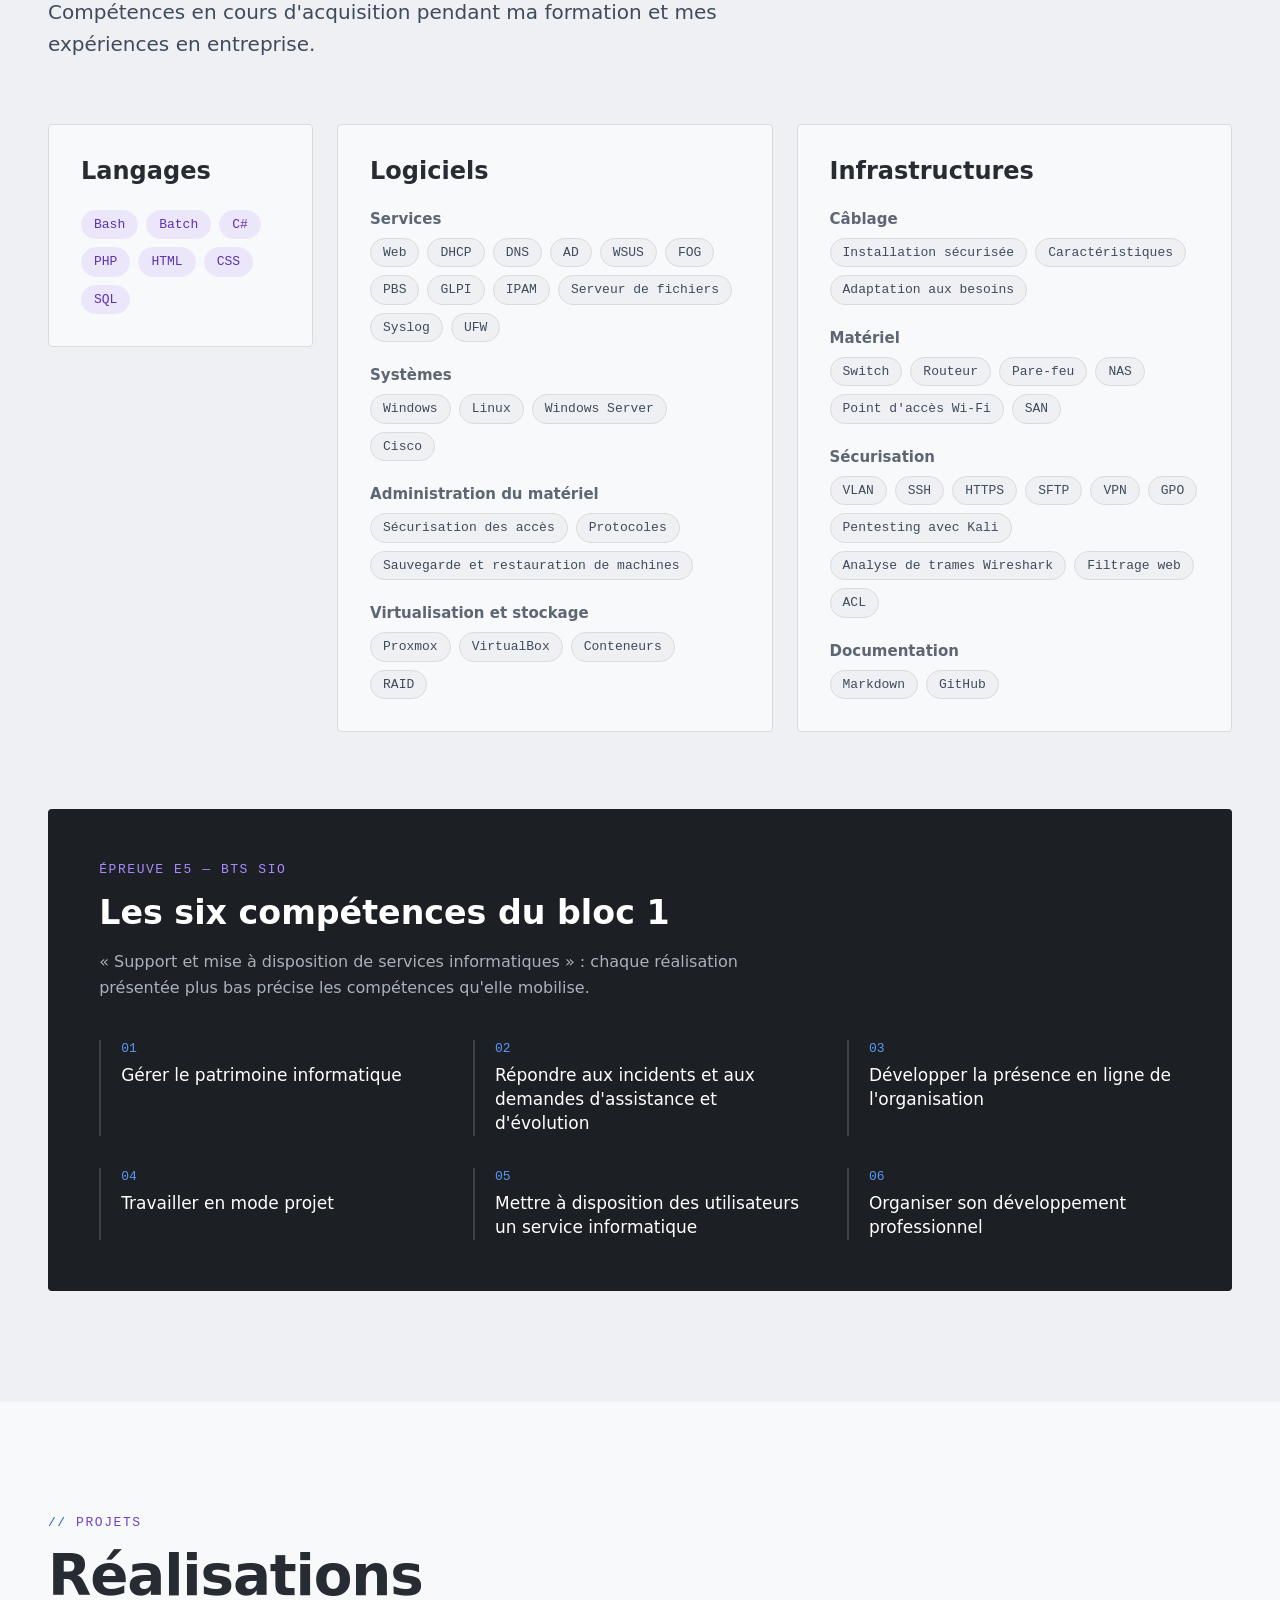
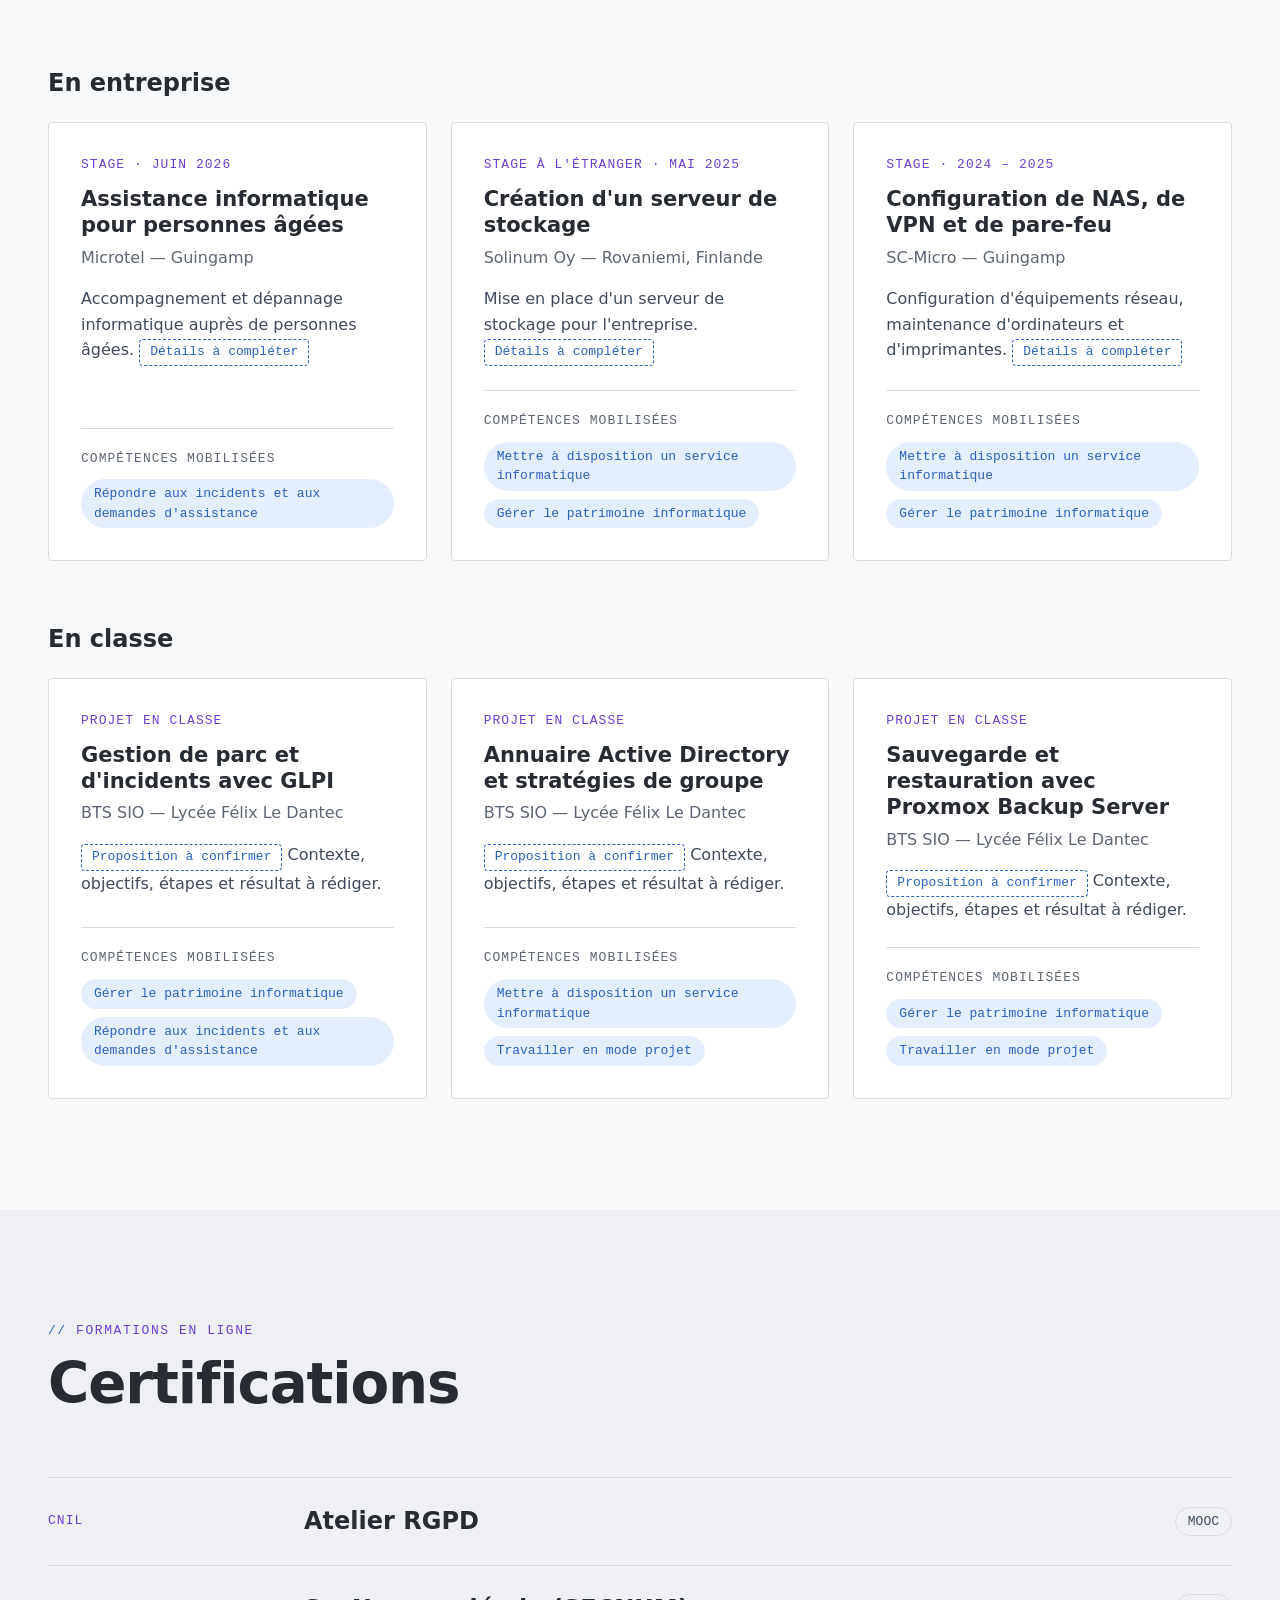
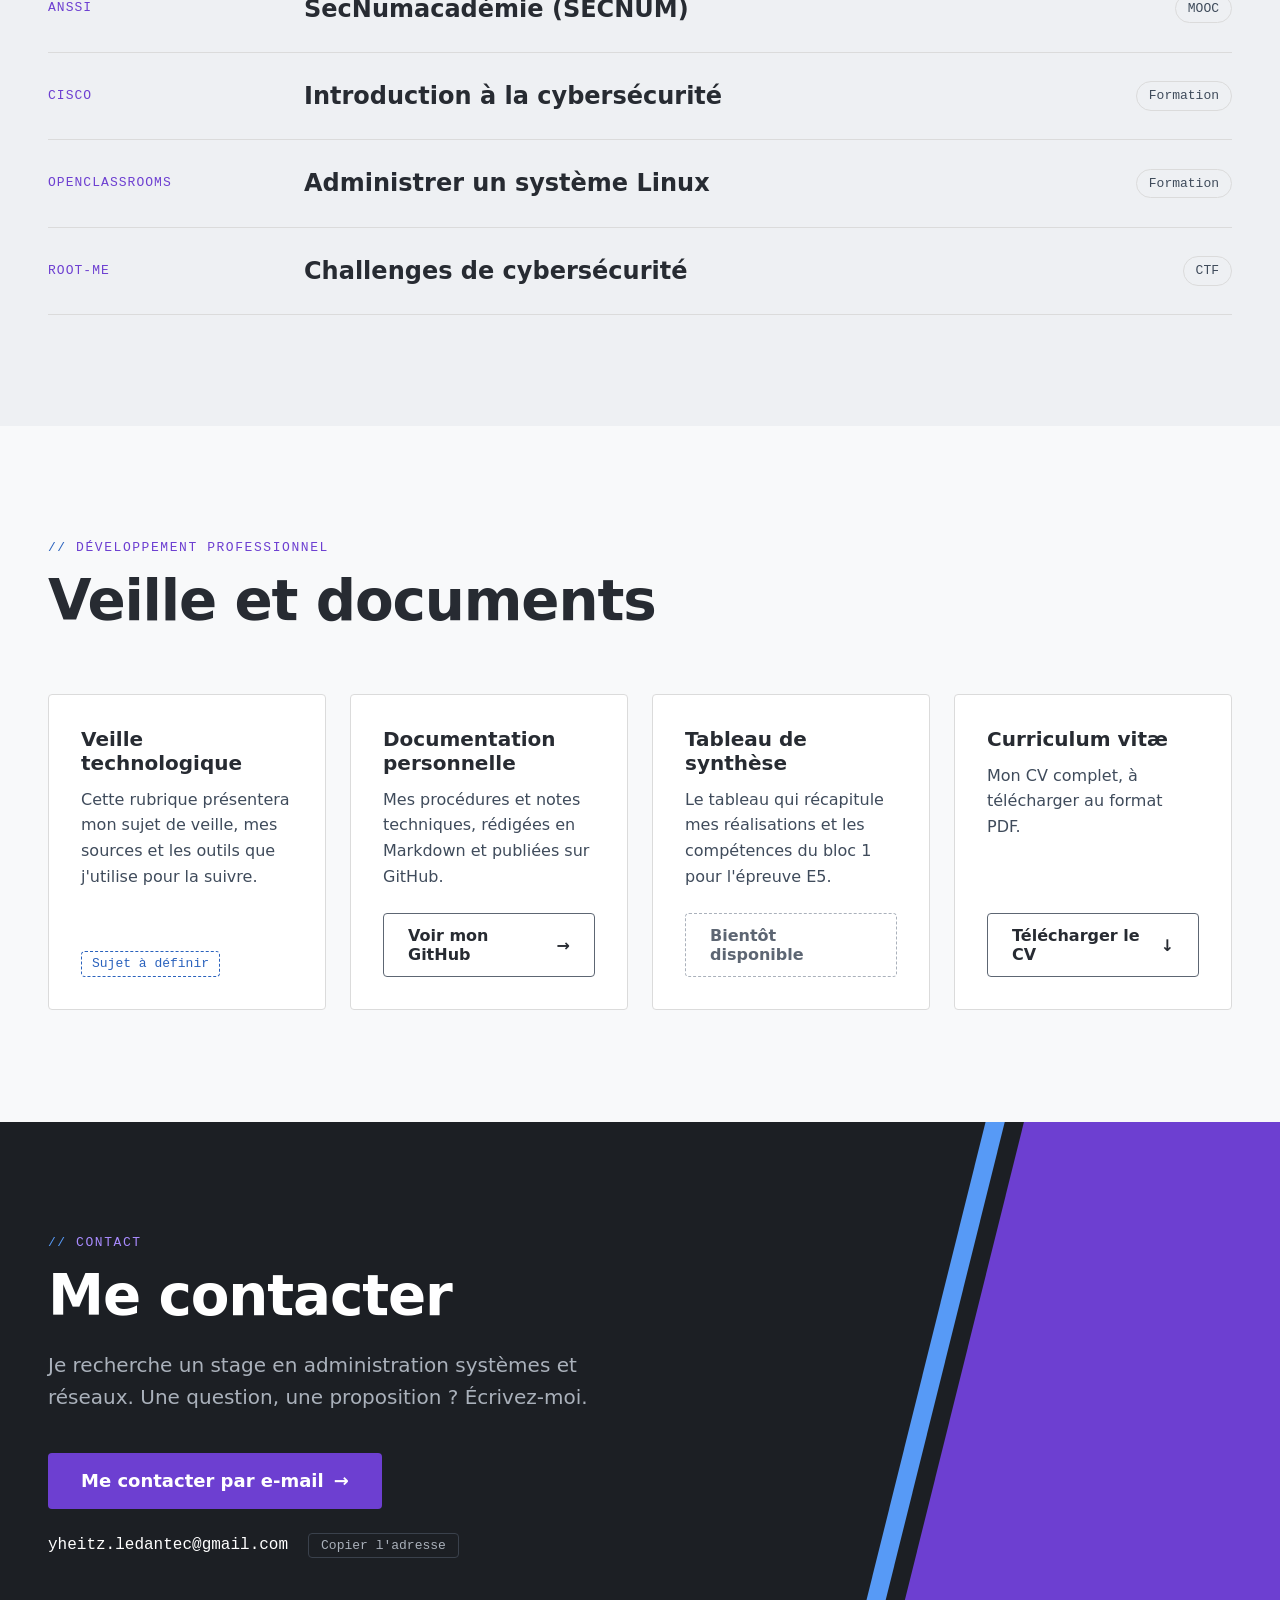
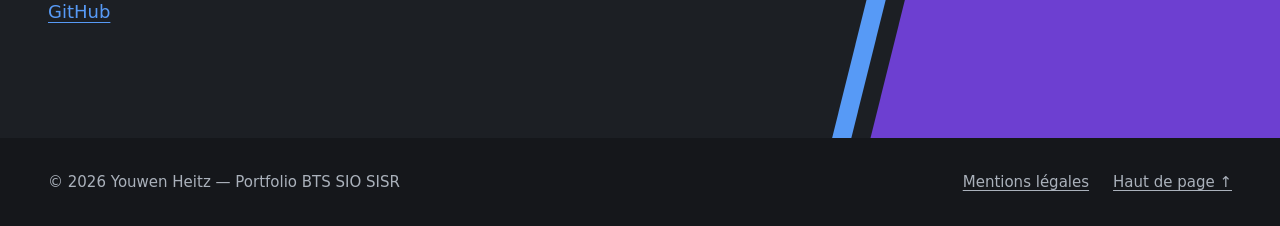
==== commit a89829b2: "Ajoute le portfolio BTS SIO SISR - Accueil : prénom et nom devant des lignes de code qui défilent - " ====
--- a/index.html
+++ b/index.html
@@ -1,272 +1,702 @@
-<!doctype html>
+<!DOCTYPE html>
 <html lang="fr">
+
 <head>
-  <meta charset="utf-8">
-  <meta name="viewport" content="width=device-width, initial-scale=1">
-  <title>Youwen Heitz — Portfolio</title>
-  <meta name="description" content="Portfolio de Youwen Heitz — administration systèmes et réseaux.">
-  <link rel="preconnect" href="https://fonts.googleapis.com">
-  <link rel="preconnect" href="https://fonts.gstatic.com" crossorigin>
-  <link href="https://fonts.googleapis.com/css2?family=Urbanist:wght@400;500;600;700;800&family=JetBrains+Mono:wght@400;500&display=swap" rel="stylesheet">
-  <link rel="stylesheet" href="css/base.css">
-  <link rel="stylesheet" href="css/entete.css">
+  <meta charset="UTF-8">
+  <meta name="viewport" content="width=device-width, initial-scale=1.0">
+  <title>Youwen Heitz — Portfolio BTS SIO SISR</title>
+  <meta name="description" content="Portfolio de Youwen Heitz, étudiant en BTS SIO option SISR : parcours, compétences, réalisations, certifications et veille technologique.">
+  <meta name="author" content="Youwen Heitz">
+  <meta name="theme-color" content="#1c1f24">
+
+  <link rel="icon" type="image/svg+xml" href="assets/images/favicon.svg">
+
+  <!-- Feuilles de style (aucun style dans le HTML) -->
+  <link rel="stylesheet" href="css/style.css">
+  <link rel="stylesheet" href="css/navigation.css">
   <link rel="stylesheet" href="css/accueil.css">
   <link rel="stylesheet" href="css/sections.css">
+
+  <!-- Scripts (aucun JavaScript dans le HTML) -->
   <script src="js/code-defilant.js" defer></script>
-  <script src="js/menu.js" defer></script>
-  <script src="js/animations.js" defer></script>
-  <script src="js/contact.js" defer></script>
+  <script src="js/navigation.js" defer></script>
+  <script src="js/script.js" defer></script>
 </head>
+
 <body>
 
-  <!-- ===== En-tête / navigation ===== -->
-  <header class="header">
-    <div class="header__inner">
-      <a href="#accueil" class="logo" aria-label="Accueil">
-        <span class="logo__mark">YH</span>
-        <span class="logo__text">Youwen<strong>Heitz</strong></span>
+  <a class="lien-evitement" href="#contenu">Aller au contenu</a>
+
+  <!-- ======================================================
+       BARRE DE NAVIGATION (reste collée en haut de la page)
+       ====================================================== -->
+  <header class="entete">
+    <div class="conteneur entete__contenu">
+
+      <a class="entete__logo" href="#accueil" aria-label="Youwen Heitz, retour en haut de la page">
+        <span class="entete__logo-initiales" aria-hidden="true">YH</span>
+        <span class="entete__logo-nom">Youwen Heitz</span>
       </a>
-      <nav class="menu" aria-label="Navigation principale">
-        <a href="#profil" class="menu__link">Profil</a>
-        <a href="#experiences" class="menu__link">Expériences</a>
-        <a href="#formation" class="menu__link">Formation</a>
-        <a href="#competences" class="menu__link">Compétences</a>
-        <a href="#certifications" class="menu__link">Certifications</a>
-        <a href="#contact" class="menu__link menu__link--mobile">Contact</a>
+
+      <button class="entete__bouton-menu" id="bouton-menu" type="button" aria-expanded="false" aria-controls="menu-principal" aria-label="Ouvrir ou fermer le menu">
+        <span class="entete__barre"></span>
+        <span class="entete__barre"></span>
+        <span class="entete__barre"></span>
+      </button>
+
+      <nav class="menu" id="menu-principal" aria-label="Navigation principale">
+        <ul class="menu__liste">
+          <li><a class="menu__lien" href="#a-propos">À propos</a></li>
+          <li><a class="menu__lien" href="#parcours">Parcours</a></li>
+          <li><a class="menu__lien" href="#competences">Compétences</a></li>
+          <li><a class="menu__lien" href="#realisations">Réalisations</a></li>
+          <li><a class="menu__lien" href="#certifications">Certifications</a></li>
+          <li><a class="menu__lien" href="#veille">Veille</a></li>
+          <li><a class="menu__lien menu__lien--contact" href="#contact">Contact</a></li>
+        </ul>
       </nav>
-      <a href="#contact" class="btn btn--outlined btn--small header__cta"><span>Me contacter</span></a>
-      <button class="burger" aria-label="Ouvrir le menu" aria-expanded="false"><span></span><span></span></button>
+
     </div>
   </header>
 
-  <main>
-    <!-- ===== Masthead ===== -->
-    <section id="accueil" class="masthead">
-      <div class="code-bg" aria-hidden="true"></div>
-      <div class="masthead__veil" aria-hidden="true"></div>
-      <div class="container masthead__content">
-        <p class="eyebrow reveal">Administration systèmes &amp; réseaux</p>
-        <h1 class="masthead__title reveal">Youwen<br><span>Heitz</span></h1>
-        <p class="masthead__text reveal">
-          Installer, configurer, sécuriser et maintenir des infrastructures informatiques —
-          du poste de travail jusqu'au serveur.
+  <main id="contenu">
+
+    <!-- ======================================================
+         ACCUEIL : prénom et nom devant les lignes de code
+         ====================================================== -->
+    <section class="accueil" id="accueil">
+
+      <!-- Les lignes de code sont ajoutées ici par js/code-defilant.js -->
+      <div class="accueil__code" id="fond-code" aria-hidden="true"></div>
+
+      <div class="conteneur accueil__contenu">
+        <p class="accueil__invite">
+          <span class="accueil__invite-symbole">$</span> whoami<span class="accueil__curseur"></span>
         </p>
-        <div class="masthead__buttons reveal">
-          <a href="#experiences" class="btn btn--primary"><span>Découvrir mon parcours</span><i class="arrow"></i></a>
-          <a href="#contact" class="btn btn--outlined"><span>Me contacter</span></a>
+
+        <h1 class="accueil__nom">
+          <span class="accueil__prenom">Youwen</span>
+          <span class="accueil__nom-famille">Heitz</span>
+        </h1>
+
+        <p class="accueil__metier">Administration systèmes et réseaux</p>
+
+        <p class="accueil__resume">
+          Étudiant en BTS SIO option SISR au lycée Félix Le Dantec,
+          je recherche un stage en administration systèmes et réseaux.
+        </p>
+
+        <div class="accueil__actions">
+          <a class="bouton bouton--principal" href="#parcours">
+            Découvrir mon parcours
+            <span class="bouton__icone" aria-hidden="true">→</span>
+          </a>
+          <a class="bouton bouton--contour-clair" href="assets/documents/cv-youwen-heitz.pdf" download>
+            Télécharger mon CV
+            <span class="bouton__icone bouton__icone--bas" aria-hidden="true">↓</span>
+          </a>
         </div>
       </div>
-      <a href="#profil" class="masthead__scroll" aria-label="Défiler vers le profil">
-        <span>Défiler</span><i></i>
-      </a>
+
     </section>
 
-    <!-- ===== Profil + chiffres clés ===== -->
-    <section id="profil" class="section">
-      <div class="container">
-        <div class="intro">
-          <h2 class="h2 reveal">Sérieux, curieux, <span class="hl">100&nbsp;% impliqué.</span></h2>
-          <p class="lead reveal">
-            J'aime manipuler, bouger et comprendre comment les choses fonctionnent.
-            Je me donne toujours à fond pour que mon travail soit le meilleur possible :
-            maintenance de parcs, configuration de NAS, de VPN et de pare-feu,
-            mise en place de serveurs et sécurisation des réseaux.
-          </p>
-        </div>
-
-        <div class="key-figures">
-          <div class="key-figures__item reveal">
-            <span class="key-figures__number" data-count="5">0</span>
-            <span class="key-figures__desc">expériences professionnelles</span>
+    <!-- ======================================================
+         À PROPOS : présentation
+         ====================================================== -->
+    <section class="section" id="a-propos">
+      <div class="conteneur">
+
+        <header class="section__entete a-reveler">
+          <p class="section__surtitre">Présentation</p>
+          <h2 class="section__titre">À propos</h2>
+        </header>
+
+        <div class="a-propos">
+
+          <div class="a-propos__texte a-reveler">
+            <p class="a-propos__accroche">
+              Sérieux dans mon travail, j'aime manipuler, bouger et je suis curieux.
+            </p>
+            <p>
+              Je me donne toujours à 100&nbsp;% dans mon travail pour qu'il soit le mieux possible.
+              Je mettrai toutes mes qualités au profit de votre entreprise pour vous aider au maximum.
+            </p>
+            <p>
+              Après un Bac Pro Systèmes Numériques, je poursuis en BTS SIO option SISR
+              (Solutions d'Infrastructures, Systèmes et Réseaux) au lycée Félix Le Dantec.
+              Mes expériences en entreprise, de Guingamp jusqu'à Rovaniemi en Finlande,
+              m'ont fait pratiquer la maintenance informatique, la création d'un serveur
+              de stockage et la configuration de NAS, de VPN et de pare-feu.
+            </p>
+            <a class="bouton bouton--contour" href="assets/documents/cv-youwen-heitz.pdf" download>
+              Télécharger mon CV (PDF)
+              <span class="bouton__icone bouton__icone--bas" aria-hidden="true">↓</span>
+            </a>
           </div>
-          <div class="key-figures__item reveal">
-            <span class="key-figures__number" data-count="5">0</span>
-            <span class="key-figures__desc">certifications &amp; MOOC</span>
-          </div>
-          <div class="key-figures__item reveal">
-            <span class="key-figures__number" data-count="2">0</span>
-            <span class="key-figures__desc">pays d'expérience — France &amp; Finlande</span>
-          </div>
+
+          <ul class="chiffres-cles a-reveler">
+            <li class="chiffre-cle">
+              <span class="chiffre-cle__nombre">5</span>
+              <span class="chiffre-cle__libelle">entreprises d'accueil</span>
+            </li>
+            <li class="chiffre-cle">
+              <span class="chiffre-cle__nombre">5</span>
+              <span class="chiffre-cle__libelle">certifications et MOOC</span>
+            </li>
+            <li class="chiffre-cle">
+              <span class="chiffre-cle__nombre">7</span>
+              <span class="chiffre-cle__libelle">langages pratiqués</span>
+            </li>
+            <li class="chiffre-cle">
+              <span class="chiffre-cle__nombre">1</span>
+              <span class="chiffre-cle__libelle">expérience à l'étranger, en Finlande</span>
+            </li>
+          </ul>
+
         </div>
       </div>
     </section>
 
-    <!-- ===== Expériences ===== -->
-    <section id="experiences" class="section section--dark">
-      <div class="container">
-        <div class="section__head">
-          <h2 class="h2 reveal">Expériences</h2>
-          <p class="section__sub reveal">De la maintenance de PC à la création d'un serveur de stockage à l'étranger.</p>
-        </div>
-
-        <div class="entries">
-          <article class="entry reveal">
-            <div class="entry__visual entry__visual--violet"><span>MICROTEL</span></div>
-            <div class="entry__content">
-              <p class="entry__date">Juin 2026 · Guingamp</p>
-              <h3 class="entry__title">Assistance informatique pour personnes âgées</h3>
-              <p class="entry__excerpt">Accompagnement, dépannage et prise en main du matériel informatique auprès d'un public senior.</p>
-            </div>
-            <div class="entry__footer"><span>Microtel</span><i class="arrow"></i></div>
-          </article>
-
-          <article class="entry reveal">
-            <div class="entry__visual entry__visual--blue"><span>SOLINUM&nbsp;OY</span></div>
-            <div class="entry__content">
-              <p class="entry__date">Mai 2025 · Rovaniemi, Finlande</p>
-              <h3 class="entry__title">Création d'un serveur de stockage</h3>
-              <p class="entry__excerpt">Conception et mise en place d'un serveur de stockage pour l'entreprise, dans un contexte international.</p>
-            </div>
-            <div class="entry__footer"><span>Solinum Oy</span><i class="arrow"></i></div>
-          </article>
-
-          <article class="entry reveal">
-            <div class="entry__visual entry__visual--grey"><span>SC-MICRO</span></div>
-            <div class="entry__content">
-              <p class="entry__date">Avr. 2024 · Juin 2024 · Mars 2025 · Guingamp</p>
-              <h3 class="entry__title">Maintenance &amp; configuration réseau</h3>
-              <p class="entry__excerpt">Maintenance d'ordinateurs et d'imprimantes, configuration NAS / VPN / pare-feu, maintenance informatique en tout genre.</p>
-            </div>
-            <div class="entry__footer"><span>SC-Micro</span><i class="arrow"></i></div>
-          </article>
-
-          <article class="entry reveal">
-            <div class="entry__visual entry__visual--blue"><span>PULSAT</span></div>
-            <div class="entry__content">
-              <p class="entry__date">Mai 2023 · Ploumagoar</p>
-              <h3 class="entry__title">Maintenance d'appareils électroménagers</h3>
-              <p class="entry__excerpt">Diagnostic et réparation d'appareils électroménagers.</p>
-            </div>
-            <div class="entry__footer"><span>Pulsat</span><i class="arrow"></i></div>
-          </article>
-
-          <article class="entry reveal">
-            <div class="entry__visual entry__visual--violet"><span>QI&nbsp;INFO</span></div>
-            <div class="entry__content">
-              <p class="entry__date">Déc. 2022 · Ploumagoar</p>
-              <h3 class="entry__title">Configuration de PC</h3>
-              <p class="entry__excerpt">Préparation, installation et configuration de postes informatiques.</p>
-            </div>
-            <div class="entry__footer"><span>QI Informatique</span><i class="arrow"></i></div>
-          </article>
+    <!-- ======================================================
+         PARCOURS : formation et expériences professionnelles
+         ====================================================== -->
+    <section class="section section--surface" id="parcours">
+      <div class="conteneur">
+
+        <header class="section__entete a-reveler">
+          <p class="section__surtitre">Formation et expériences</p>
+          <h2 class="section__titre">Mon parcours</h2>
+        </header>
+
+        <div class="parcours">
+
+          <!-- Formation -->
+          <div class="parcours__colonne a-reveler">
+            <h3 class="parcours__titre">Formation</h3>
+            <ol class="frise frise--formation">
+              <li class="frise__element">
+                <p class="frise__date">Depuis septembre 2025</p>
+                <h4 class="frise__titre">BTS SIO option SISR</h4>
+                <p class="frise__lieu">Lycée Félix Le Dantec — Lannion</p>
+                <p class="frise__texte">
+                  Services Informatiques aux Organisations, option Solutions
+                  d'Infrastructures, Systèmes et Réseaux.
+                </p>
+              </li>
+              <li class="frise__element">
+                <p class="frise__date">Jusqu'en juin 2025</p>
+                <h4 class="frise__titre">Bac Pro Systèmes Numériques</h4>
+                <p class="frise__lieu">Lycée Félix Le Dantec — Lannion</p>
+              </li>
+            </ol>
+          </div>
+
+          <!-- Expériences professionnelles -->
+          <div class="parcours__colonne a-reveler">
+            <h3 class="parcours__titre">Expériences professionnelles</h3>
+            <ol class="frise">
+              <li class="frise__element">
+                <p class="frise__date">Juin 2026</p>
+                <h4 class="frise__titre">Microtel</h4>
+                <p class="frise__lieu">Guingamp</p>
+                <ul class="frise__taches">
+                  <li>Assistance informatique pour personnes âgées</li>
+                </ul>
+              </li>
+              <li class="frise__element">
+                <p class="frise__date">Mai 2025</p>
+                <h4 class="frise__titre">Solinum Oy</h4>
+                <p class="frise__lieu">Rovaniemi, Finlande</p>
+                <ul class="frise__taches">
+                  <li>Création d'un serveur de stockage</li>
+                </ul>
+              </li>
+              <li class="frise__element">
+                <p class="frise__date">Avril 2024 · Juin 2024 · Mars 2025</p>
+                <h4 class="frise__titre">SC-Micro</h4>
+                <p class="frise__lieu">Guingamp</p>
+                <ul class="frise__taches">
+                  <li>Maintenance d'ordinateurs et d'imprimantes</li>
+                  <li>Configuration de NAS, de VPN et de pare-feu</li>
+                  <li>Maintenance informatique en tout genre</li>
+                </ul>
+              </li>
+              <li class="frise__element">
+                <p class="frise__date">Mai 2023</p>
+                <h4 class="frise__titre">Pulsat</h4>
+                <p class="frise__lieu">Ploumagoar</p>
+                <ul class="frise__taches">
+                  <li>Maintenance d'appareils électroménagers</li>
+                </ul>
+              </li>
+              <li class="frise__element">
+                <p class="frise__date">Décembre 2022</p>
+                <h4 class="frise__titre">QI Informatique</h4>
+                <p class="frise__lieu">Ploumagoar</p>
+                <ul class="frise__taches">
+                  <li>Configuration de PC</li>
+                </ul>
+              </li>
+            </ol>
+          </div>
+
         </div>
       </div>
     </section>
 
-    <!-- ===== Formation ===== -->
-    <section id="formation" class="section">
-      <div class="container split">
-        <div>
-          <p class="eyebrow reveal">Formation</p>
-          <h2 class="h2 reveal">Lycée Félix Le&nbsp;Dantec</h2>
-          <p class="lead reveal">Un parcours entièrement tourné vers les infrastructures, les systèmes et les réseaux.</p>
+    <!-- ======================================================
+         COMPÉTENCES : langages, logiciels, infrastructures
+         ====================================================== -->
+    <section class="section" id="competences">
+      <div class="conteneur">
+
+        <header class="section__entete a-reveler">
+          <p class="section__surtitre">Savoir-faire</p>
+          <h2 class="section__titre">Compétences</h2>
+          <p class="section__introduction">
+            Compétences en cours d'acquisition pendant ma formation et mes expériences en entreprise.
+          </p>
+        </header>
+
+        <div class="competences">
+
+          <!-- Langages -->
+          <article class="carte a-reveler">
+            <h3 class="competences__titre">Langages</h3>
+            <ul class="liste-etiquettes">
+              <li class="etiquette etiquette--violette">Bash</li>
+              <li class="etiquette etiquette--violette">Batch</li>
+              <li class="etiquette etiquette--violette">C#</li>
+              <li class="etiquette etiquette--violette">PHP</li>
+              <li class="etiquette etiquette--violette">HTML</li>
+              <li class="etiquette etiquette--violette">CSS</li>
+              <li class="etiquette etiquette--violette">SQL</li>
+            </ul>
+          </article>
+
+          <!-- Logiciels -->
+          <article class="carte a-reveler">
+            <h3 class="competences__titre">Logiciels</h3>
+
+            <div class="groupe-competences">
+              <h4 class="groupe-competences__titre">Services</h4>
+              <ul class="liste-etiquettes">
+                <li class="etiquette">Web</li>
+                <li class="etiquette">DHCP</li>
+                <li class="etiquette">DNS</li>
+                <li class="etiquette">AD</li>
+                <li class="etiquette">WSUS</li>
+                <li class="etiquette">FOG</li>
+                <li class="etiquette">PBS</li>
+                <li class="etiquette">GLPI</li>
+                <li class="etiquette">IPAM</li>
+                <li class="etiquette">Serveur de fichiers</li>
+                <li class="etiquette">Syslog</li>
+                <li class="etiquette">UFW</li>
+              </ul>
+            </div>
+
+            <div class="groupe-competences">
+              <h4 class="groupe-competences__titre">Systèmes</h4>
+              <ul class="liste-etiquettes">
+                <li class="etiquette">Windows</li>
+                <li class="etiquette">Linux</li>
+                <li class="etiquette">Windows Server</li>
+                <li class="etiquette">Cisco</li>
+              </ul>
+            </div>
+
+            <div class="groupe-competences">
+              <h4 class="groupe-competences__titre">Administration du matériel</h4>
+              <ul class="liste-etiquettes">
+                <li class="etiquette">Sécurisation des accès</li>
+                <li class="etiquette">Protocoles</li>
+                <li class="etiquette">Sauvegarde et restauration de machines</li>
+              </ul>
+            </div>
+
+            <div class="groupe-competences">
+              <h4 class="groupe-competences__titre">Virtualisation et stockage</h4>
+              <ul class="liste-etiquettes">
+                <li class="etiquette">Proxmox</li>
+                <li class="etiquette">VirtualBox</li>
+                <li class="etiquette">Conteneurs</li>
+                <li class="etiquette">RAID</li>
+              </ul>
+            </div>
+          </article>
+
+          <!-- Infrastructures -->
+          <article class="carte a-reveler">
+            <h3 class="competences__titre">Infrastructures</h3>
+
+            <div class="groupe-competences">
+              <h4 class="groupe-competences__titre">Câblage</h4>
+              <ul class="liste-etiquettes">
+                <li class="etiquette">Installation sécurisée</li>
+                <li class="etiquette">Caractéristiques</li>
+                <li class="etiquette">Adaptation aux besoins</li>
+              </ul>
+            </div>
+
+            <div class="groupe-competences">
+              <h4 class="groupe-competences__titre">Matériel</h4>
+              <ul class="liste-etiquettes">
+                <li class="etiquette">Switch</li>
+                <li class="etiquette">Routeur</li>
+                <li class="etiquette">Pare-feu</li>
+                <li class="etiquette">NAS</li>
+                <li class="etiquette">Point d'accès Wi-Fi</li>
+                <li class="etiquette">SAN</li>
+              </ul>
+            </div>
+
+            <div class="groupe-competences">
+              <h4 class="groupe-competences__titre">Sécurisation</h4>
+              <ul class="liste-etiquettes">
+                <li class="etiquette">VLAN</li>
+                <li class="etiquette">SSH</li>
+                <li class="etiquette">HTTPS</li>
+                <li class="etiquette">SFTP</li>
+                <li class="etiquette">VPN</li>
+                <li class="etiquette">GPO</li>
+                <li class="etiquette">Pentesting avec Kali</li>
+                <li class="etiquette">Analyse de trames Wireshark</li>
+                <li class="etiquette">Filtrage web</li>
+                <li class="etiquette">ACL</li>
+              </ul>
+            </div>
+
+            <div class="groupe-competences">
+              <h4 class="groupe-competences__titre">Documentation</h4>
+              <ul class="liste-etiquettes">
+                <li class="etiquette">Markdown</li>
+                <li class="etiquette">GitHub</li>
+              </ul>
+            </div>
+          </article>
+
         </div>
-        <ol class="degrees">
-          <li class="degree reveal">
-            <span class="degree__date">2025 — aujourd'hui</span>
-            <h3 class="degree__title">BTS SIO option SISR</h3>
-            <p class="degree__text">Services Informatiques aux Organisations — Solutions d'Infrastructure, Systèmes et Réseaux.</p>
-          </li>
-          <li class="degree reveal">
-            <span class="degree__date">Obtenu en juin 2025</span>
-            <h3 class="degree__title">Bac Pro Systèmes Numériques</h3>
-            <p class="degree__text">Installation, maintenance et dépannage d'équipements et de réseaux numériques.</p>
-          </li>
-        </ol>
+
+        <!-- Les six compétences évaluées à l'épreuve E5 -->
+        <aside class="bloc-epreuve a-reveler">
+          <p class="bloc-epreuve__surtitre">Épreuve E5 — BTS SIO</p>
+          <h3 class="bloc-epreuve__titre">Les six compétences du bloc 1</h3>
+          <p class="bloc-epreuve__texte">
+            « Support et mise à disposition de services informatiques » :
+            chaque réalisation présentée plus bas précise les compétences qu'elle mobilise.
+          </p>
+          <ol class="bloc-epreuve__liste">
+            <li class="bloc-epreuve__element">Gérer le patrimoine informatique</li>
+            <li class="bloc-epreuve__element">Répondre aux incidents et aux demandes d'assistance et d'évolution</li>
+            <li class="bloc-epreuve__element">Développer la présence en ligne de l'organisation</li>
+            <li class="bloc-epreuve__element">Travailler en mode projet</li>
+            <li class="bloc-epreuve__element">Mettre à disposition des utilisateurs un service informatique</li>
+            <li class="bloc-epreuve__element">Organiser son développement professionnel</li>
+          </ol>
+        </aside>
+
       </div>
     </section>
 
-    <!-- ===== Compétences ===== -->
-    <section id="competences" class="section section--dark">
-      <div class="container">
-        <div class="section__head">
-          <h2 class="h2 reveal">Compétences</h2>
-          <div class="chips reveal">
-            <span>Bash</span><span>Batch</span><span>C#</span><span>PHP</span><span>HTML</span><span>CSS</span><span>SQL</span>
+    <!-- ======================================================
+         RÉALISATIONS : en entreprise et en classe
+         ====================================================== -->
+    <section class="section section--surface" id="realisations">
+      <div class="conteneur">
+
+        <header class="section__entete a-reveler">
+          <p class="section__surtitre">Projets</p>
+          <h2 class="section__titre">Réalisations</h2>
+        </header>
+
+        <!-- Réalisations professionnelles -->
+        <div class="realisations__groupe">
+          <h3 class="realisations__titre-groupe a-reveler">En entreprise</h3>
+
+          <div class="grille-cartes grille-cartes--trois">
+
+            <!-- À VÉRIFIER : les compétences mobilisées sont des propositions -->
+            <article class="carte realisation a-reveler">
+              <p class="realisation__type">Stage · Juin 2026</p>
+              <h4 class="realisation__titre">Assistance informatique pour personnes âgées</h4>
+              <p class="realisation__contexte">Microtel — Guingamp</p>
+              <p class="realisation__description">
+                Accompagnement et dépannage informatique auprès de personnes âgées.
+                <span class="badge-a-completer">Détails à compléter</span>
+              </p>
+              <div class="realisation__competences">
+                <p class="realisation__competences-titre">Compétences mobilisées</p>
+                <ul class="liste-etiquettes">
+                  <li class="etiquette etiquette--bleue">Répondre aux incidents et aux demandes d'assistance</li>
+                </ul>
+              </div>
+            </article>
+
+            <article class="carte realisation a-reveler">
+              <p class="realisation__type">Stage à l'étranger · Mai 2025</p>
+              <h4 class="realisation__titre">Création d'un serveur de stockage</h4>
+              <p class="realisation__contexte">Solinum Oy — Rovaniemi, Finlande</p>
+              <p class="realisation__description">
+                Mise en place d'un serveur de stockage pour l'entreprise.
+                <span class="badge-a-completer">Détails à compléter</span>
+              </p>
+              <div class="realisation__competences">
+                <p class="realisation__competences-titre">Compétences mobilisées</p>
+                <ul class="liste-etiquettes">
+                  <li class="etiquette etiquette--bleue">Mettre à disposition un service informatique</li>
+                  <li class="etiquette etiquette--bleue">Gérer le patrimoine informatique</li>
+                </ul>
+              </div>
+            </article>
+
+            <article class="carte realisation a-reveler">
+              <p class="realisation__type">Stage · 2024 – 2025</p>
+              <h4 class="realisation__titre">Configuration de NAS, de VPN et de pare-feu</h4>
+              <p class="realisation__contexte">SC-Micro — Guingamp</p>
+              <p class="realisation__description">
+                Configuration d'équipements réseau, maintenance d'ordinateurs et d'imprimantes.
+                <span class="badge-a-completer">Détails à compléter</span>
+              </p>
+              <div class="realisation__competences">
+                <p class="realisation__competences-titre">Compétences mobilisées</p>
+                <ul class="liste-etiquettes">
+                  <li class="etiquette etiquette--bleue">Mettre à disposition un service informatique</li>
+                  <li class="etiquette etiquette--bleue">Gérer le patrimoine informatique</li>
+                </ul>
+              </div>
+            </article>
+
           </div>
         </div>
 
-        <div class="skills">
-          <div class="skills__col reveal">
-            <h3 class="skills__title"><span class="dot dot--violet"></span>Logiciels</h3>
-            <dl>
-              <div><dt>Services</dt><dd>Web, DHCP, DNS, AD, WSUS, FOG, PBS, GLPI, IPAM, serveur de fichiers, Syslog, UFW</dd></div>
-              <div><dt>Systèmes</dt><dd>Windows, Linux, Windows Server, Cisco</dd></div>
-              <div><dt>Administration</dt><dd>Sécurisation des accès, protocoles, sauvegarde et restauration de machines</dd></div>
-              <div><dt>Virtualisation</dt><dd>Proxmox, VirtualBox, conteneurs</dd></div>
-              <div><dt>Stockage</dt><dd>RAID</dd></div>
-            </dl>
+        <!-- Réalisations en classe -->
+        <div class="realisations__groupe">
+          <h3 class="realisations__titre-groupe a-reveler">En classe</h3>
+
+          <div class="grille-cartes grille-cartes--trois">
+
+            <!-- À COMPLÉTER : les trois projets ci-dessous sont des propositions
+                 tirées des compétences du CV. Remplace-les par tes vrais projets. -->
+            <article class="carte realisation a-reveler">
+              <p class="realisation__type">Projet en classe</p>
+              <h4 class="realisation__titre">Gestion de parc et d'incidents avec GLPI</h4>
+              <p class="realisation__contexte">BTS SIO — Lycée Félix Le Dantec</p>
+              <p class="realisation__description">
+                <span class="badge-a-completer">Proposition à confirmer</span>
+                Contexte, objectifs, étapes et résultat à rédiger.
+              </p>
+              <div class="realisation__competences">
+                <p class="realisation__competences-titre">Compétences mobilisées</p>
+                <ul class="liste-etiquettes">
+                  <li class="etiquette etiquette--bleue">Gérer le patrimoine informatique</li>
+                  <li class="etiquette etiquette--bleue">Répondre aux incidents et aux demandes d'assistance</li>
+                </ul>
+              </div>
+            </article>
+
+            <article class="carte realisation a-reveler">
+              <p class="realisation__type">Projet en classe</p>
+              <h4 class="realisation__titre">Annuaire Active Directory et stratégies de groupe</h4>
+              <p class="realisation__contexte">BTS SIO — Lycée Félix Le Dantec</p>
+              <p class="realisation__description">
+                <span class="badge-a-completer">Proposition à confirmer</span>
+                Contexte, objectifs, étapes et résultat à rédiger.
+              </p>
+              <div class="realisation__competences">
+                <p class="realisation__competences-titre">Compétences mobilisées</p>
+                <ul class="liste-etiquettes">
+                  <li class="etiquette etiquette--bleue">Mettre à disposition un service informatique</li>
+                  <li class="etiquette etiquette--bleue">Travailler en mode projet</li>
+                </ul>
+              </div>
+            </article>
+
+            <article class="carte realisation a-reveler">
+              <p class="realisation__type">Projet en classe</p>
+              <h4 class="realisation__titre">Sauvegarde et restauration avec Proxmox Backup Server</h4>
+              <p class="realisation__contexte">BTS SIO — Lycée Félix Le Dantec</p>
+              <p class="realisation__description">
+                <span class="badge-a-completer">Proposition à confirmer</span>
+                Contexte, objectifs, étapes et résultat à rédiger.
+              </p>
+              <div class="realisation__competences">
+                <p class="realisation__competences-titre">Compétences mobilisées</p>
+                <ul class="liste-etiquettes">
+                  <li class="etiquette etiquette--bleue">Gérer le patrimoine informatique</li>
+                  <li class="etiquette etiquette--bleue">Travailler en mode projet</li>
+                </ul>
+              </div>
+            </article>
+
           </div>
-          <div class="skills__col reveal">
-            <h3 class="skills__title"><span class="dot dot--blue"></span>Infrastructures</h3>
-            <dl>
-              <div><dt>Câblage</dt><dd>Installation sécurisée, caractéristiques, adaptation aux besoins</dd></div>
-              <div><dt>Matériel</dt><dd>Switch, routeur, pare-feu, NAS, point d'accès Wi-Fi, SAN</dd></div>
-              <div><dt>Sécurisation</dt><dd>VLAN, SSH, HTTPS, SFTP, VPN, GPO, pentesting avec Kali, analyse de trames Wireshark, filtrage web, ACL, règles</dd></div>
-              <div><dt>Documentation</dt><dd>Markdown, GitHub</dd></div>
-            </dl>
-          </div>
+        </div>
+
+      </div>
+    </section>
+
+    <!-- ======================================================
+         CERTIFICATIONS
+         ====================================================== -->
+    <section class="section" id="certifications">
+      <div class="conteneur">
+
+        <header class="section__entete a-reveler">
+          <p class="section__surtitre">Formations en ligne</p>
+          <h2 class="section__titre">Certifications</h2>
+        </header>
+
+        <ul class="certifications a-reveler">
+          <li class="certification">
+            <span class="certification__organisme">CNIL</span>
+            <span class="certification__titre">Atelier RGPD</span>
+            <span class="etiquette">MOOC</span>
+          </li>
+          <li class="certification">
+            <span class="certification__organisme">ANSSI</span>
+            <span class="certification__titre">SecNumacadémie (SECNUM)</span>
+            <span class="etiquette">MOOC</span>
+          </li>
+          <li class="certification">
+            <span class="certification__organisme">Cisco</span>
+            <span class="certification__titre">Introduction à la cybersécurité</span>
+            <span class="etiquette">Formation</span>
+          </li>
+          <li class="certification">
+            <span class="certification__organisme">OpenClassrooms</span>
+            <span class="certification__titre">Administrer un système Linux</span>
+            <span class="etiquette">Formation</span>
+          </li>
+          <li class="certification">
+            <span class="certification__organisme">Root-Me</span>
+            <span class="certification__titre">Challenges de cybersécurité</span>
+            <span class="etiquette">CTF</span>
+          </li>
+        </ul>
+
+      </div>
+    </section>
+
+    <!-- ======================================================
+         VEILLE ET DOCUMENTS
+         ====================================================== -->
+    <section class="section section--surface" id="veille">
+      <div class="conteneur">
+
+        <header class="section__entete a-reveler">
+          <p class="section__surtitre">Développement professionnel</p>
+          <h2 class="section__titre">Veille et documents</h2>
+        </header>
+
+        <div class="grille-cartes grille-cartes--quatre">
+
+          <!-- À COMPLÉTER : sujet de veille, sources et outils -->
+          <article class="carte document a-reveler">
+            <h3 class="document__titre">Veille technologique</h3>
+            <p class="document__texte">
+              Cette rubrique présentera mon sujet de veille, mes sources
+              et les outils que j'utilise pour la suivre.
+            </p>
+            <span class="badge-a-completer document__action">Sujet à définir</span>
+          </article>
+
+          <article class="carte document a-reveler">
+            <h3 class="document__titre">Documentation personnelle</h3>
+            <p class="document__texte">
+              Mes procédures et notes techniques, rédigées en Markdown
+              et publiées sur GitHub.
+            </p>
+            <a class="bouton bouton--contour document__action" href="https://github.com/YouwenHTZ" target="_blank" rel="noopener">
+              Voir mon GitHub
+              <span class="bouton__icone" aria-hidden="true">→</span>
+            </a>
+          </article>
+
+          <!-- À COMPLÉTER : quand le tableau existe, place le fichier dans
+               assets/documents/ puis remplace le <span> ci-dessous par un lien
+               comme celui du CV. -->
+          <article class="carte document a-reveler">
+            <h3 class="document__titre">Tableau de synthèse</h3>
+            <p class="document__texte">
+              Le tableau qui récapitule mes réalisations et les compétences
+              du bloc 1 pour l'épreuve E5.
+            </p>
+            <span class="bouton bouton--inactif document__action">Bientôt disponible</span>
+          </article>
+
+          <article class="carte document a-reveler">
+            <h3 class="document__titre">Curriculum vitæ</h3>
+            <p class="document__texte">
+              Mon CV complet, à télécharger au format PDF.
+            </p>
+            <a class="bouton bouton--contour document__action" href="assets/documents/cv-youwen-heitz.pdf" download>
+              Télécharger le CV
+              <span class="bouton__icone bouton__icone--bas" aria-hidden="true">↓</span>
+            </a>
+          </article>
+
+        </div>
+
+      </div>
+    </section>
+
+    <!-- ======================================================
+         CONTACT : bouton en bas du site
+         ====================================================== -->
+    <section class="contact" id="contact">
+      <div class="conteneur">
+        <div class="contact__contenu a-reveler">
+
+          <p class="section__surtitre section__surtitre--clair">Contact</p>
+          <h2 class="section__titre section__titre--clair">Me contacter</h2>
+
+          <p class="contact__texte">
+            Je recherche un stage en administration systèmes et réseaux.
+            Une question, une proposition&nbsp;? Écrivez-moi.
+          </p>
+
+          <a class="bouton bouton--principal bouton--grand" href="mailto:yheitz.ledantec@gmail.com?subject=Contact%20depuis%20le%20portfolio">
+            Me contacter par e-mail
+            <span class="bouton__icone" aria-hidden="true">→</span>
+          </a>
+
+          <p class="contact__adresse">
+            <span class="contact__adresse-texte">yheitz.ledantec@gmail.com</span>
+            <button class="contact__bouton-copie" id="bouton-copier-adresse" type="button" data-adresse="yheitz.ledantec@gmail.com">
+              Copier l'adresse
+            </button>
+          </p>
+
+          <ul class="contact__liens">
+            <li>
+              <a class="contact__lien" href="https://github.com/YouwenHTZ" target="_blank" rel="noopener">GitHub</a>
+            </li>
+            <!-- À COMPLÉTER : ajoute ici ton profil LinkedIn (réseau social professionnel)
+            <li>
+              <a class="contact__lien" href="https://www.linkedin.com/in/TON-PROFIL" target="_blank" rel="noopener">LinkedIn</a>
+            </li>
+            -->
+          </ul>
+
         </div>
       </div>
     </section>
 
-    <!-- ===== Certifications ===== -->
-    <section id="certifications" class="section">
-      <div class="container">
-        <div class="section__head">
-          <h2 class="h2 reveal">Certifications</h2>
-          <p class="section__sub reveal">Sécurité, conformité et administration système.</p>
-        </div>
-        <ul class="documents">
-          <li class="document reveal">
-            <div><h3 class="document__title">SecNumacadémie</h3><p class="document__meta">ANSSI · MOOC sécurité du numérique</p></div>
-            <span class="document__icon" aria-hidden="true">✓</span>
-          </li>
-          <li class="document reveal">
-            <div><h3 class="document__title">Atelier RGPD</h3><p class="document__meta">CNIL · MOOC protection des données</p></div>
-            <span class="document__icon" aria-hidden="true">✓</span>
-          </li>
-          <li class="document reveal">
-            <div><h3 class="document__title">Introduction to Cybersecurity</h3><p class="document__meta">Cisco Networking Academy</p></div>
-            <span class="document__icon" aria-hidden="true">✓</span>
-          </li>
-          <li class="document reveal">
-            <div><h3 class="document__title">Administrer un système Linux</h3><p class="document__meta">OpenClassrooms</p></div>
-            <span class="document__icon" aria-hidden="true">✓</span>
-          </li>
-          <li class="document reveal">
-            <div><h3 class="document__title">Challenges CTF</h3><p class="document__meta">Root Me · pratique du pentest</p></div>
-            <span class="document__icon" aria-hidden="true">✓</span>
-          </li>
-        </ul>
-      </div>
-    </section>
-
-    <!-- ===== Contact ===== -->
-    <section id="contact" class="cta-banner">
-      <div class="container cta-banner__inner">
-        <div>
-          <h2 class="h2 reveal">Travaillons ensemble.</h2>
-          <p class="lead reveal">Une question, un projet&nbsp;? Écrivez-moi, je vous réponds rapidement.</p>
-        </div>
-        <div class="cta-banner__actions reveal">
-          <a class="btn btn--primary btn--large" href="mailto:yheitz.ledantec@gmail.com"><span>M'envoyer un e-mail</span><i class="arrow"></i></a>
-          <button class="copy" type="button" data-email="yheitz.ledantec@gmail.com">yheitz.ledantec@gmail.com <span class="copy__hint">copier</span></button>
-        </div>
-      </div>
-    </section>
   </main>
 
-  <footer class="footer">
-    <div class="container footer__inner">
-      <a href="#accueil" class="logo"><span class="logo__mark">YH</span><span class="logo__text">Youwen<strong>Heitz</strong></span></a>
-      <nav class="footer__links" aria-label="Pied de page">
-        <a href="#profil">Profil</a><a href="#experiences">Expériences</a><a href="#formation">Formation</a>
-        <a href="#competences">Compétences</a><a href="#certifications">Certifications</a><a href="#contact">Contact</a>
-      </nav>
-      <p class="footer__legal">© <span id="year"></span> Youwen Heitz</p>
+  <!-- ======================================================
+       PIED DE PAGE
+       ====================================================== -->
+  <footer class="pied-de-page">
+    <div class="conteneur pied-de-page__contenu">
+      <p class="pied-de-page__texte">© 2026 Youwen Heitz — Portfolio BTS SIO SISR</p>
+      <ul class="pied-de-page__liens">
+        <li><a class="pied-de-page__lien" href="mentions-legales.html">Mentions légales</a></li>
+        <li><a class="pied-de-page__lien" href="#accueil">Haut de page ↑</a></li>
+      </ul>
     </div>
   </footer>
 
 </body>
+
 </html>
--- a/css/style.css
+++ b/css/style.css
@@ -0,0 +1,425 @@
+/* ==========================================================================
+   STYLE PRINCIPAL DU PORTFOLIO
+   Contient : variables, bases, mise en page, composants communs, pied de page
+   ========================================================================== */
+
+
+/* ---------- 1. Variables : les valeurs à modifier souvent ---------- */
+
+:root {
+  /* Teinte principale : les gris */
+  --gris-nuit: #15171b;           /* pied de page */
+  --gris-tres-fonce: #1c1f24;     /* barre de navigation, accueil, contact */
+  --gris-fonce: #272b32;          /* titres sur fond clair */
+  --gris-ardoise: #3a414c;        /* bordures sur fond sombre */
+  --gris-texte: #3f4b5b;          /* texte courant */
+  --gris-moyen: #5d6673;          /* texte secondaire */
+  --gris-clair: #aab1bb;          /* texte sur fond sombre */
+  --gris-bordure: #dbdbdb;        /* bordures et séparateurs */
+  --gris-fond: #eef0f3;           /* fond de la page */
+  --gris-surface: #f8f9fa;        /* fond des sections alternées */
+  --blanc: #ffffff;
+
+  /* Teinte secondaire : le violet */
+  --violet: #6d3fd1;
+  --violet-fonce: #5a31b3;
+  --violet-clair: #a98bff;        /* violet lisible sur fond sombre */
+  --violet-pale: #ece6fb;
+
+  /* Teinte de support : le bleu */
+  --bleu: #579af6;
+  --bleu-fonce: #2a62bd;          /* bleu lisible sur fond clair */
+  --bleu-pale: #e4eefd;
+
+  /* Couleurs transparentes */
+  --fond-entete: rgba(28, 31, 36, 0.85);
+  --bordure-sur-sombre: rgba(255, 255, 255, 0.12);
+  --bordure-claire-forte: rgba(255, 255, 255, 0.4);
+  --halo-focus: 0 0 5px rgba(102, 175, 233, 0.6);
+
+  /* Polices */
+  --police-texte: "Gilroy", "Segoe UI", system-ui, -apple-system, "Helvetica Neue", Arial, sans-serif;
+  --police-code: "Cascadia Code", "Cascadia Mono", Consolas, "Courier New", monospace;
+
+  /* Tailles de texte */
+  --taille-h2: clamp(2rem, 4.4vw, 3.75rem);
+  --taille-h3: 1.5rem;
+  --taille-texte: 1.125rem;
+  --taille-texte-grand: 1.25rem;
+  --taille-petit: 0.8125rem;
+
+  /* Espacements et dimensions */
+  --largeur-conteneur: 1320px;
+  --marge-page: clamp(1.25rem, 4vw, 3rem);
+  --espace-section: clamp(5rem, 8.7vw, 7.5rem);
+  --hauteur-entete: 4.5rem;
+
+  /* Formes et animations */
+  --rayon: 4px;
+  --rayon-pilule: 30px;
+  --transition: 0.25s ease;
+}
+
+
+/* ---------- 2. Bases ---------- */
+
+*,
+*::before,
+*::after {
+  box-sizing: border-box;
+}
+
+html {
+  scroll-behavior: smooth;
+  /* Évite que la barre de navigation cache le haut d'une section */
+  scroll-padding-top: var(--hauteur-entete);
+}
+
+body {
+  margin: 0;
+  font-family: var(--police-texte);
+  font-size: var(--taille-texte);
+  line-height: 1.6;
+  color: var(--gris-texte);
+  background-color: var(--gris-fond);
+  -webkit-font-smoothing: antialiased;
+}
+
+h1,
+h2,
+h3,
+h4 {
+  color: var(--gris-fonce);
+  line-height: 1.2;
+}
+
+a {
+  color: var(--bleu-fonce);
+  text-underline-offset: 0.2em;
+  transition: color var(--transition);
+}
+
+a:hover {
+  color: var(--violet);
+}
+
+/* Contour bleu visible quand on navigue au clavier */
+:focus-visible {
+  outline: 2px solid var(--bleu);
+  outline-offset: 3px;
+  box-shadow: var(--halo-focus);
+}
+
+/* Lien caché qui apparaît au clavier pour sauter la navigation */
+.lien-evitement {
+  position: absolute;
+  top: -5rem;
+  left: 1rem;
+  z-index: 200;
+  padding: 0.75rem 1.25rem;
+  background-color: var(--violet);
+  color: var(--blanc);
+  border-radius: var(--rayon);
+}
+
+.lien-evitement:focus {
+  top: 1rem;
+  color: var(--blanc);
+}
+
+
+/* ---------- 3. Mise en page ---------- */
+
+.conteneur {
+  width: min(100% - 2 * var(--marge-page), var(--largeur-conteneur));
+  margin-inline: auto;
+}
+
+.section {
+  padding-block: var(--espace-section);
+}
+
+.section--surface {
+  background-color: var(--gris-surface);
+}
+
+/* En-tête d'une section : surtitre + titre + introduction */
+.section__entete {
+  max-width: 46rem;
+  margin-bottom: clamp(2.5rem, 5vw, 4rem);
+}
+
+.section__surtitre {
+  margin: 0 0 0.75rem;
+  font-family: var(--police-code);
+  font-size: var(--taille-petit);
+  letter-spacing: 0.12em;
+  text-transform: uppercase;
+  color: var(--violet);
+}
+
+/* Petit clin d'œil au code : le surtitre ressemble à un commentaire */
+.section__surtitre::before {
+  content: "// ";
+  color: var(--bleu-fonce);
+}
+
+.section__titre {
+  margin: 0;
+  font-size: var(--taille-h2);
+  font-weight: 700;
+  line-height: 1.05;
+  letter-spacing: -0.02em;
+}
+
+.section__introduction {
+  margin: 1.25rem 0 0;
+  font-size: var(--taille-texte-grand);
+  font-weight: 300;
+}
+
+/* Variantes pour les fonds sombres */
+.section__surtitre--clair {
+  color: var(--violet-clair);
+}
+
+.section__surtitre--clair::before {
+  color: var(--bleu);
+}
+
+.section__titre--clair {
+  color: var(--blanc);
+}
+
+/* Grilles de cartes */
+.grille-cartes {
+  display: grid;
+  gap: 1.5rem;
+}
+
+@media (min-width: 40rem) {
+  .grille-cartes {
+    grid-template-columns: repeat(2, 1fr);
+  }
+}
+
+@media (min-width: 64rem) {
+  .grille-cartes--trois {
+    grid-template-columns: repeat(3, 1fr);
+  }
+}
+
+@media (min-width: 75rem) {
+  .grille-cartes--quatre {
+    grid-template-columns: repeat(4, 1fr);
+  }
+}
+
+
+/* ---------- 4. Composants communs ---------- */
+
+/* Boutons */
+.bouton {
+  display: inline-flex;
+  align-items: center;
+  gap: 0.625rem;
+  padding: 0.75rem 1.5rem;
+  border: 1px solid transparent;
+  border-radius: var(--rayon);
+  font-family: inherit;
+  font-size: 1rem;
+  font-weight: 600;
+  line-height: 1.2;
+  text-decoration: none;
+  cursor: pointer;
+  transition: background-color var(--transition), border-color var(--transition), color var(--transition);
+}
+
+.bouton__icone {
+  transition: transform var(--transition);
+}
+
+.bouton:hover .bouton__icone {
+  transform: translateX(4px);
+}
+
+.bouton:hover .bouton__icone--bas {
+  transform: translateY(3px);
+}
+
+.bouton--principal {
+  background-color: var(--violet);
+  color: var(--blanc);
+}
+
+.bouton--principal:hover {
+  background-color: var(--violet-fonce);
+  color: var(--blanc);
+}
+
+.bouton--contour {
+  border-color: var(--gris-moyen);
+  color: var(--gris-fonce);
+}
+
+.bouton--contour:hover {
+  border-color: var(--violet);
+  color: var(--violet);
+}
+
+.bouton--contour-clair {
+  border-color: var(--bordure-claire-forte);
+  color: var(--blanc);
+}
+
+.bouton--contour-clair:hover {
+  border-color: var(--violet-clair);
+  color: var(--violet-clair);
+}
+
+.bouton--grand {
+  padding: 1rem 2rem;
+  font-size: 1.125rem;
+}
+
+/* Bouton pas encore actif (document à venir) */
+.bouton--inactif {
+  border: 1px dashed var(--gris-clair);
+  color: var(--gris-moyen);
+  cursor: not-allowed;
+}
+
+/* Cartes */
+.carte {
+  padding: clamp(1.5rem, 2.5vw, 2rem);
+  background-color: var(--gris-surface);
+  border: 1px solid var(--gris-bordure);
+  border-radius: var(--rayon);
+  transition: border-color var(--transition);
+}
+
+.carte:hover {
+  border-color: var(--violet);
+}
+
+.section--surface .carte {
+  background-color: var(--blanc);
+}
+
+/* Étiquettes (petites pilules) */
+.liste-etiquettes {
+  display: flex;
+  flex-wrap: wrap;
+  gap: 0.5rem;
+  margin: 0;
+  padding: 0;
+  list-style: none;
+}
+
+.etiquette {
+  padding: 0.25rem 0.75rem;
+  background-color: var(--gris-fond);
+  border: 1px solid var(--gris-bordure);
+  border-radius: var(--rayon-pilule);
+  font-family: var(--police-code);
+  font-size: var(--taille-petit);
+  line-height: 1.5;
+  color: var(--gris-texte);
+}
+
+.etiquette--violette {
+  background-color: var(--violet-pale);
+  border-color: var(--violet-pale);
+  color: var(--violet-fonce);
+}
+
+.etiquette--bleue {
+  background-color: var(--bleu-pale);
+  border-color: var(--bleu-pale);
+  color: var(--bleu-fonce);
+}
+
+/* Repère visible pour les contenus qu'il reste à écrire */
+.badge-a-completer {
+  display: inline-block;
+  padding: 0.125rem 0.625rem;
+  border: 1px dashed var(--bleu-fonce);
+  border-radius: var(--rayon);
+  font-family: var(--police-code);
+  font-size: var(--taille-petit);
+  color: var(--bleu-fonce);
+}
+
+
+/* ---------- 5. Apparition des blocs au défilement ---------- */
+
+/* La classe "js-actif" est ajoutée par js/script.js :
+   sans JavaScript, tout le contenu reste visible. */
+.js-actif .a-reveler {
+  opacity: 0;
+  transform: translateY(1.5rem);
+  transition: opacity 0.6s ease, transform 0.6s ease;
+}
+
+.js-actif .a-reveler.est-visible {
+  opacity: 1;
+  transform: none;
+}
+
+
+/* ---------- 6. Pied de page ---------- */
+
+.pied-de-page {
+  padding-block: 2rem;
+  background-color: var(--gris-nuit);
+  color: var(--gris-clair);
+  font-size: 0.9375rem;
+}
+
+.pied-de-page__contenu {
+  display: flex;
+  flex-wrap: wrap;
+  align-items: center;
+  justify-content: space-between;
+  gap: 1rem 2rem;
+}
+
+.pied-de-page__texte {
+  margin: 0;
+}
+
+.pied-de-page__liens {
+  display: flex;
+  flex-wrap: wrap;
+  gap: 0.5rem 1.5rem;
+  margin: 0;
+  padding: 0;
+  list-style: none;
+}
+
+.pied-de-page__lien {
+  color: var(--gris-clair);
+}
+
+.pied-de-page__lien:hover {
+  color: var(--blanc);
+}
+
+
+/* ---------- 7. Respect du réglage « réduire les animations » ---------- */
+
+@media (prefers-reduced-motion: reduce) {
+  html {
+    scroll-behavior: auto;
+  }
+
+  .js-actif .a-reveler {
+    opacity: 1;
+    transform: none;
+    transition: none;
+  }
+
+  .bouton__icone {
+    transition: none;
+  }
+}
--- a/css/navigation.css
+++ b/css/navigation.css
@@ -0,0 +1,195 @@
+/* ==========================================================================
+   BARRE DE NAVIGATION
+   Reste collée en haut de la page. Menu déroulant sur petit écran.
+   ========================================================================== */
+
+.entete {
+  position: sticky;
+  top: 0;
+  z-index: 100;
+  height: var(--hauteur-entete);
+  background-color: var(--fond-entete);
+  border-bottom: 1px solid var(--bordure-sur-sombre);
+  /* Effet de verre dépoli quand le contenu passe dessous */
+  -webkit-backdrop-filter: blur(20px);
+  backdrop-filter: blur(20px);
+}
+
+.entete__contenu {
+  display: flex;
+  align-items: center;
+  justify-content: space-between;
+  gap: 1.5rem;
+  height: 100%;
+}
+
+
+/* ---------- Logo ---------- */
+
+.entete__logo {
+  display: inline-flex;
+  align-items: center;
+  gap: 0.75rem;
+  color: var(--blanc);
+  font-weight: 700;
+  text-decoration: none;
+}
+
+.entete__logo:hover {
+  color: var(--blanc);
+}
+
+.entete__logo-initiales {
+  display: grid;
+  place-items: center;
+  width: 2.25rem;
+  height: 2.25rem;
+  background-color: var(--violet);
+  border-radius: var(--rayon);
+  font-family: var(--police-code);
+  font-size: 0.9375rem;
+}
+
+/* Lien de retour (page des mentions légales) */
+.entete__retour {
+  color: var(--gris-clair);
+  font-size: 0.9375rem;
+  text-decoration: none;
+}
+
+.entete__retour:hover {
+  color: var(--blanc);
+}
+
+
+/* ---------- Liens du menu ---------- */
+
+.menu__liste {
+  display: flex;
+  align-items: center;
+  gap: 0.25rem;
+  margin: 0;
+  padding: 0;
+  list-style: none;
+}
+
+.menu__lien {
+  display: block;
+  padding: 0.5rem 0.75rem;
+  border-bottom: 2px solid transparent;
+  color: var(--gris-clair);
+  font-size: 0.9375rem;
+  font-weight: 500;
+  text-decoration: none;
+  transition: color var(--transition), border-color var(--transition), background-color var(--transition);
+}
+
+.menu__lien:hover {
+  color: var(--blanc);
+}
+
+/* Lien de la section affichée à l'écran (classe ajoutée par js/navigation.js) */
+.menu__lien--actif {
+  color: var(--blanc);
+  border-bottom-color: var(--violet-clair);
+}
+
+/* Le lien « Contact » ressemble à un bouton */
+.menu__lien--contact {
+  margin-left: 0.75rem;
+  padding: 0.5rem 1rem;
+  background-color: var(--violet);
+  border-bottom: 0;
+  border-radius: var(--rayon);
+  color: var(--blanc);
+}
+
+.menu__lien--contact:hover {
+  background-color: var(--violet-fonce);
+}
+
+
+/* ---------- Bouton du menu (visible seulement sur petit écran) ---------- */
+
+.entete__bouton-menu {
+  display: none;
+}
+
+
+/* ---------- Petit écran : menu déroulant ---------- */
+
+@media (max-width: 63.99rem) {
+  .entete__bouton-menu {
+    display: inline-flex;
+    flex-direction: column;
+    justify-content: center;
+    gap: 5px;
+    width: 2.75rem;
+    height: 2.75rem;
+    padding: 0 0.625rem;
+    background-color: transparent;
+    border: 1px solid var(--bordure-sur-sombre);
+    border-radius: var(--rayon);
+    cursor: pointer;
+  }
+
+  .entete__barre {
+    display: block;
+    height: 2px;
+    background-color: var(--blanc);
+    transition: transform var(--transition), opacity var(--transition);
+  }
+
+  /* Les trois barres se transforment en croix quand le menu est ouvert */
+  .entete__bouton-menu--ouvert .entete__barre:nth-child(1) {
+    transform: translateY(7px) rotate(45deg);
+  }
+
+  .entete__bouton-menu--ouvert .entete__barre:nth-child(2) {
+    opacity: 0;
+  }
+
+  .entete__bouton-menu--ouvert .entete__barre:nth-child(3) {
+    transform: translateY(-7px) rotate(-45deg);
+  }
+
+  .menu {
+    display: none;
+    position: absolute;
+    top: 100%;
+    left: 0;
+    right: 0;
+    padding: 0.5rem var(--marge-page) 1.5rem;
+    background-color: var(--gris-tres-fonce);
+    border-bottom: 1px solid var(--bordure-sur-sombre);
+  }
+
+  /* Classe ajoutée par js/navigation.js */
+  .menu--ouvert {
+    display: block;
+  }
+
+  .menu__liste {
+    flex-direction: column;
+    align-items: stretch;
+    gap: 0;
+  }
+
+  .menu__lien {
+    padding: 0.875rem 0.25rem;
+    border-bottom: 1px solid var(--bordure-sur-sombre);
+    font-size: 1.0625rem;
+  }
+
+  .menu__lien--actif {
+    color: var(--violet-clair);
+    border-bottom-color: var(--bordure-sur-sombre);
+  }
+
+  .menu__lien--contact {
+    margin: 1rem 0 0;
+    padding: 0.875rem 1rem;
+    text-align: center;
+    color: var(--blanc);
+  }
+}
--- a/css/accueil.css
+++ b/css/accueil.css
@@ -1,206 +1,217 @@
-/* =====================================================
-   ACCUEIL : grand nom + lignes de code qui défilent derrière
-   ===================================================== */
-
-.masthead {
+/* ==========================================================================
+   ACCUEIL
+   Prénom et nom en grand, avec des lignes de code qui défilent derrière.
+   Les lignes sont créées par js/code-defilant.js ; le défilement est ici.
+   ========================================================================== */
+
+
+/* ---------- Réglages de l'accueil : à modifier ici ---------- */
+
+.accueil {
+  --taille-nom: clamp(3.5rem, 11vw, 7.5rem);
+  --taille-code: 0.875rem;
+  --opacite-code: 0.42;
+
+  /* Durée d'un tour complet : plus le nombre est grand, plus c'est lent */
+  --duree-defilement-rapide: 50s;
+  --duree-defilement-moyenne: 65s;
+  --duree-defilement-lente: 80s;
+}
+
+
+/* ---------- Bloc d'accueil ---------- */
+
+.accueil {
   position: relative;
+  isolation: isolate;
+  overflow: hidden;
   display: flex;
-  align-items: flex-end;
-  min-height: 100vh;
-  min-height: 100svh;
-  padding: calc(var(--hauteur-entete) + 40px) 0 110px;
-  overflow: hidden;
-}
-
-/* ----- Fond : colonnes de code (créées par js/code-defilant.js) ----- */
-
-.code-bg {
+  align-items: center;
+  min-height: 36rem;
+  min-height: clamp(36rem, calc(100svh - var(--hauteur-entete)), 54rem);
+  padding-block: 4rem;
+  background-color: var(--gris-tres-fonce);
+  color: var(--gris-clair);
+}
+
+
+/* ---------- Fond : colonnes de code qui défilent ---------- */
+
+.accueil__code {
   position: absolute;
   inset: 0;
-  display: flex;
-  justify-content: center;
-  gap: 36px;
+  z-index: -1;
+  display: grid;
+  grid-template-columns: repeat(2, 1fr);
+  gap: 2rem;
+  padding-inline: var(--marge-page);
+  opacity: var(--opacite-code);
+  /* Le code s'efface doucement en haut et en bas */
+  -webkit-mask-image: linear-gradient(to bottom, transparent 0%, black 20%, black 80%, transparent 100%);
+  mask-image: linear-gradient(to bottom, transparent 0%, black 20%, black 80%, transparent 100%);
+}
+
+.colonne-code {
+  min-width: 0;
+  overflow: hidden;
+}
+
+/* Sur petit écran, on garde seulement deux colonnes */
+.colonne-code:nth-child(n + 3) {
+  display: none;
+}
+
+@media (min-width: 60rem) {
+  .accueil__code {
+    grid-template-columns: repeat(4, 1fr);
+  }
+
+  .colonne-code:nth-child(n + 3) {
+    display: block;
+  }
+}
+
+/* La piste contient deux fois les mêmes lignes : quand la première moitié
+   est sortie par le haut, l'animation recommence sans coupure visible. */
+.colonne-code__piste {
+  animation: defilement-code var(--duree-defilement-moyenne) linear infinite;
+}
+
+.colonne-code:nth-child(2) .colonne-code__piste {
+  animation-duration: var(--duree-defilement-rapide);
+}
+
+.colonne-code:nth-child(3) .colonne-code__piste {
+  animation-duration: var(--duree-defilement-lente);
+}
+
+.colonne-code:nth-child(4) .colonne-code__piste {
+  animation-duration: var(--duree-defilement-rapide);
+  animation-delay: -20s;
+}
+
+@keyframes defilement-code {
+  from {
+    transform: translateY(0);
+  }
+
+  to {
+    transform: translateY(-50%);
+  }
+}
+
+.ligne-code {
   font-family: var(--police-code);
-  font-size: 13px;
-  line-height: 1.85;
-  pointer-events: none;
-  user-select: none;
-}
-
-.code-col {
-  flex: none;
-  width: 330px;
-  overflow: hidden;
-}
-
-/* La piste contient deux fois les mêmes lignes : elle boucle sans à-coup */
-.code-track {
-  animation: code-monte 60s linear infinite;
-  will-change: transform;
-}
-
-/* Une colonne sur deux défile vers le bas */
-.code-col:nth-child(even) .code-track {
-  animation-name: code-descend;
-}
-
-/* Vitesses différentes pour un rendu moins mécanique */
-.code-col:nth-child(3n + 1) .code-track {
-  animation-duration: 52s;
-}
-
-.code-col:nth-child(3n + 2) .code-track {
-  animation-duration: 74s;
-}
-
-@keyframes code-monte {
-  from { transform: translateY(0); }
-  to { transform: translateY(-50%); }
-}
-
-@keyframes code-descend {
-  from { transform: translateY(-50%); }
-  to { transform: translateY(0); }
-}
-
-/* Couleurs du code : gris, mots-clés violets, valeurs bleues */
-.code-line {
+  font-size: var(--taille-code);
+  line-height: 1.9;
   white-space: pre;
-  color: #7f808a;
-}
-
-.code-line--commentaire {
-  color: #666771;
-  font-style: italic;
-}
-
-.code-mot-cle {
-  color: #a08af0;
-}
-
-.code-valeur {
-  color: #5c9be6;
-}
-
-/* ----- Voile : assombrit le code pour garder le nom lisible ----- */
-
-.masthead__veil {
-  position: absolute;
-  inset: 0;
-  pointer-events: none;
-  background:
-    linear-gradient(90deg,
-      rgba(var(--gris-fond-rgb), 0.92) 0%,
-      rgba(var(--gris-fond-rgb), 0.7) 40%,
-      rgba(var(--gris-fond-rgb), 0.3) 75%,
-      rgba(var(--gris-fond-rgb), 0.5) 100%),
-    linear-gradient(to top, var(--gris-fond) 0%, transparent 35%),
-    radial-gradient(ellipse 60% 50% at 85% 20%, rgba(var(--violet-rgb), 0.22), transparent 70%),
-    radial-gradient(ellipse 50% 40% at 70% 90%, rgba(var(--bleu-rgb), 0.16), transparent 70%);
-}
-
-/* ----- Contenu : nom, phrase d'accroche, boutons ----- */
-
-.masthead__content {
-  position: relative;
-}
-
-.masthead__title {
-  font-size: clamp(3.6rem, 13vw, 11rem);
+  color: var(--gris-clair);
+}
+
+.ligne-code--commentaire {
+  color: var(--gris-moyen);
+}
+
+.ligne-code--violette {
+  color: var(--violet-clair);
+}
+
+.ligne-code--bleue {
+  color: var(--bleu);
+}
+
+
+/* ---------- Texte de l'accueil ---------- */
+
+/* Halo sombre derrière les lettres pour rester lisible devant le code */
+.accueil__contenu {
+  text-shadow:
+    0 0 0.25rem var(--gris-tres-fonce),
+    0 0 0.75rem var(--gris-tres-fonce),
+    0 0 1.5rem var(--gris-tres-fonce);
+}
+
+.accueil__invite {
+  margin: 0 0 1.25rem;
+  font-family: var(--police-code);
+  font-size: 1rem;
+  color: var(--gris-clair);
+}
+
+.accueil__invite-symbole {
+  color: var(--bleu);
+}
+
+/* Curseur qui clignote comme dans un terminal */
+.accueil__curseur {
+  display: inline-block;
+  width: 0.6em;
+  height: 1.1em;
+  margin-left: 0.25em;
+  vertical-align: text-bottom;
+  background-color: var(--violet-clair);
+  animation: clignotement-curseur 1.1s step-end infinite;
+}
+
+@keyframes clignotement-curseur {
+  50% {
+    opacity: 0;
+  }
+}
+
+.accueil__nom {
+  margin: 0;
+  font-size: var(--taille-nom);
   font-weight: 800;
-  line-height: 0.88;
-  letter-spacing: -0.045em;
-}
-
-/* Le nom de famille est seulement en contour */
-.masthead__title span {
-  color: transparent;
-  -webkit-text-stroke: 2px var(--blanc);
-}
-
-.masthead__text {
-  max-width: 600px;
-  margin-top: 32px;
-  font-size: clamp(1.1rem, 1.8vw, 1.4rem);
-  color: var(--gris-clair);
-}
-
-.masthead__buttons {
+  line-height: 0.95;
+  letter-spacing: -0.02em;
+  text-transform: uppercase;
+  color: var(--blanc);
+}
+
+.accueil__prenom,
+.accueil__nom-famille {
+  display: block;
+}
+
+.accueil__nom-famille {
+  color: var(--violet-clair);
+}
+
+.accueil__metier {
+  margin: 1.75rem 0 0;
+  font-size: clamp(1.25rem, 2.4vw, 1.75rem);
+  font-weight: 600;
+  color: var(--blanc);
+}
+
+.accueil__resume {
+  max-width: 34rem;
+  margin: 0.75rem 0 0;
+  font-size: var(--taille-texte);
+  color: var(--gris-clair);
+}
+
+.accueil__actions {
   display: flex;
   flex-wrap: wrap;
-  gap: 14px;
-  margin-top: 40px;
-}
-
-/* ----- Indicateur « Défiler » en bas à droite ----- */
-
-.masthead__scroll {
-  position: absolute;
-  right: var(--marge-cote);
-  bottom: 48px;
-  display: flex;
-  flex-direction: column;
-  align-items: center;
-  gap: 12px;
-  font-size: 0.8rem;
-  font-weight: 600;
-  color: var(--gris-texte);
-  writing-mode: vertical-rl;
-}
-
-.masthead__scroll i {
-  position: relative;
-  width: 1px;
-  height: 60px;
-  background: var(--gris-ligne);
-  overflow: hidden;
-}
-
-.masthead__scroll i::after {
-  content: "";
-  position: absolute;
-  inset: 0;
-  background: var(--violet);
-  animation: goutte 2s var(--courbe) infinite;
-}
-
-@keyframes goutte {
-  from { transform: translateY(-100%); }
-  to { transform: translateY(100%); }
-}
-
-/* ----- Tablette et mobile ----- */
-
-@media (max-width: 900px) {
-  .masthead__scroll {
-    display: none;
-  }
-}
-
-@media (max-width: 640px) {
-  .masthead {
-    padding-bottom: 72px;
-  }
-
-  .masthead__title span {
-    -webkit-text-stroke-width: 1.5px;
-  }
-
-  .code-bg {
-    gap: 20px;
-    font-size: 11px;
-  }
-
-  .code-col {
-    width: 240px;
-  }
-}
-
-/* ----- Pas de défilement si l'utilisateur réduit les animations ----- */
+  gap: 1rem;
+  margin-top: 2.5rem;
+  /* Les boutons n'ont pas besoin du halo */
+  text-shadow: none;
+}
+
+/* Fond plein derrière le bouton à contour pour qu'il reste lisible */
+.accueil__actions .bouton--contour-clair {
+  background-color: var(--gris-tres-fonce);
+}
+
+
+/* ---------- Respect du réglage « réduire les animations » ---------- */
 
 @media (prefers-reduced-motion: reduce) {
-  .code-track,
-  .masthead__scroll i::after {
+  .colonne-code__piste,
+  .accueil__curseur {
     animation: none;
   }
 }
--- a/css/sections.css
+++ b/css/sections.css
@@ -1,466 +1,490 @@
-/* =====================================================
-   SECTIONS : profil, expériences, formation,
-   compétences, certifications, contact
-   ===================================================== */
-
-.section {
-  padding: clamp(80px, 11vw, 150px) 0;
-}
-
-/* Variante avec un gris légèrement plus clair */
-.section--dark {
-  background: var(--gris-section);
-}
-
-.section__head {
-  display: flex;
-  flex-wrap: wrap;
-  align-items: flex-end;
-  justify-content: space-between;
-  gap: 24px 40px;
-  margin-bottom: 56px;
-}
-
-.section__sub {
-  max-width: 420px;
-  font-size: 1.05rem;
-  color: var(--gris-texte);
-}
-
-/* ----- Profil + chiffres clés ----- */
-
-.intro {
-  display: grid;
-  grid-template-columns: 1.1fr 1fr;
-  align-items: end;
-  gap: 48px 80px;
-}
-
-.key-figures {
-  display: grid;
-  grid-template-columns: repeat(3, 1fr);
-  margin-top: clamp(64px, 8vw, 110px);
-  border-top: 1px solid var(--gris-ligne);
-}
-
-.key-figures__item {
+/* ==========================================================================
+   SECTIONS DU PORTFOLIO
+   À propos, parcours, compétences, réalisations, certifications,
+   veille et documents, contact, page des mentions légales
+   ========================================================================== */
+
+
+/* ---------- À propos ---------- */
+
+.a-propos {
+  display: grid;
+  gap: clamp(2.5rem, 6vw, 5rem);
+}
+
+@media (min-width: 60rem) {
+  .a-propos {
+    grid-template-columns: 1.2fr 1fr;
+    align-items: start;
+  }
+}
+
+.a-propos__accroche {
+  margin: 0 0 1.5rem;
+  font-size: clamp(1.5rem, 2.6vw, 2rem);
+  font-weight: 300;
+  line-height: 1.3;
+  color: var(--gris-fonce);
+}
+
+.a-propos__texte .bouton {
+  margin-top: 1rem;
+}
+
+/* Chiffres clés : grand nombre + petite légende */
+.chiffres-cles {
+  display: grid;
+  grid-template-columns: repeat(2, 1fr);
+  gap: 2.5rem 1.5rem;
+  margin: 0;
+  padding: 0;
+  list-style: none;
+}
+
+.chiffre-cle {
+  padding-left: 1.25rem;
+  border-left: 2px solid var(--violet);
+}
+
+.chiffre-cle:nth-child(even) {
+  border-left-color: var(--bleu);
+}
+
+.chiffre-cle__nombre {
+  display: block;
+  font-size: clamp(3rem, 6vw, 4.5rem);
+  font-weight: 700;
+  line-height: 1;
+  color: var(--gris-fonce);
+}
+
+.chiffre-cle__libelle {
+  display: block;
+  margin-top: 0.5rem;
+  font-size: 1rem;
+  color: var(--gris-moyen);
+}
+
+
+/* ---------- Parcours : deux frises chronologiques ---------- */
+
+.parcours {
+  display: grid;
+  gap: 3.5rem;
+}
+
+@media (min-width: 60rem) {
+  .parcours {
+    grid-template-columns: 1fr 1.4fr;
+    gap: 5rem;
+  }
+}
+
+.parcours__titre {
+  margin: 0 0 2rem;
+  font-size: var(--taille-h3);
+}
+
+.frise {
+  margin: 0;
+  padding: 0;
+  list-style: none;
+  border-left: 1px solid var(--gris-bordure);
+}
+
+.frise__element {
+  position: relative;
+  padding: 0 0 2.5rem 2rem;
+}
+
+.frise__element:last-child {
+  padding-bottom: 0;
+}
+
+/* Petit carré posé sur la ligne de la frise */
+.frise__element::before {
+  content: "";
+  position: absolute;
+  top: 0.4rem;
+  left: -5px;
+  width: 9px;
+  height: 9px;
+  background-color: var(--violet);
+  border-radius: 2px;
+}
+
+.frise__date {
+  margin: 0 0 0.375rem;
+  font-family: var(--police-code);
+  font-size: var(--taille-petit);
+  letter-spacing: 0.08em;
+  text-transform: uppercase;
+  color: var(--violet);
+}
+
+.frise__titre {
+  margin: 0;
+  font-size: 1.25rem;
+}
+
+.frise__lieu {
+  margin: 0.125rem 0 0.75rem;
+  font-size: 1rem;
+  color: var(--gris-moyen);
+}
+
+.frise__texte {
+  margin: 0;
+  font-size: 1rem;
+}
+
+.frise__taches {
+  margin: 0;
+  padding-left: 1.125rem;
+  font-size: 1rem;
+  list-style-type: square;
+}
+
+.frise__taches li::marker {
+  color: var(--gris-clair);
+}
+
+/* La frise de la formation est en bleu, celle des expériences en violet */
+.frise--formation .frise__element::before {
+  background-color: var(--bleu);
+}
+
+.frise--formation .frise__date {
+  color: var(--bleu-fonce);
+}
+
+
+/* ---------- Compétences ---------- */
+
+.competences {
+  display: grid;
+  gap: 1.5rem;
+}
+
+@media (min-width: 64rem) {
+  .competences {
+    grid-template-columns: 0.7fr 1.15fr 1.15fr;
+    align-items: start;
+  }
+}
+
+.competences__titre {
+  margin: 0 0 1.5rem;
+  font-size: var(--taille-h3);
+}
+
+.groupe-competences + .groupe-competences {
+  margin-top: 1.5rem;
+}
+
+.groupe-competences__titre {
+  margin: 0 0 0.625rem;
+  font-size: 0.9375rem;
+  font-weight: 600;
+  color: var(--gris-moyen);
+}
+
+/* Panneau sombre : les six compétences du bloc 1 (épreuve E5) */
+.bloc-epreuve {
+  margin-top: clamp(3rem, 6vw, 5rem);
+  padding: clamp(2rem, 4vw, 3.5rem);
+  background-color: var(--gris-tres-fonce);
+  border-radius: var(--rayon);
+  color: var(--gris-clair);
+}
+
+.bloc-epreuve__surtitre {
+  margin: 0 0 0.75rem;
+  font-family: var(--police-code);
+  font-size: var(--taille-petit);
+  letter-spacing: 0.12em;
+  text-transform: uppercase;
+  color: var(--violet-clair);
+}
+
+.bloc-epreuve__titre {
+  margin: 0;
+  font-size: clamp(1.5rem, 2.6vw, 2.25rem);
+  color: var(--blanc);
+}
+
+.bloc-epreuve__texte {
+  max-width: 44rem;
+  margin: 1rem 0 0;
+  font-size: 1rem;
+}
+
+.bloc-epreuve__liste {
+  display: grid;
+  gap: 2rem 2.5rem;
+  margin: 2.5rem 0 0;
+  padding: 0;
+  list-style: none;
+  counter-reset: competence;
+}
+
+@media (min-width: 40rem) {
+  .bloc-epreuve__liste {
+    grid-template-columns: repeat(2, 1fr);
+  }
+}
+
+@media (min-width: 64rem) {
+  .bloc-epreuve__liste {
+    grid-template-columns: repeat(3, 1fr);
+  }
+}
+
+.bloc-epreuve__element {
+  padding-left: 1.25rem;
+  border-left: 2px solid var(--gris-ardoise);
+  font-size: 1.0625rem;
+  font-weight: 500;
+  line-height: 1.4;
+  color: var(--blanc);
+  counter-increment: competence;
+}
+
+/* Numéro automatique devant chaque compétence : 01, 02, 03… */
+.bloc-epreuve__element::before {
+  content: counter(competence, decimal-leading-zero);
+  display: block;
+  margin-bottom: 0.375rem;
+  font-family: var(--police-code);
+  font-size: var(--taille-petit);
+  font-weight: 400;
+  color: var(--bleu);
+}
+
+
+/* ---------- Réalisations ---------- */
+
+.realisations__groupe + .realisations__groupe {
+  margin-top: 4rem;
+}
+
+.realisations__titre-groupe {
+  margin: 0 0 1.5rem;
+  font-size: var(--taille-h3);
+}
+
+.realisation {
   display: flex;
   flex-direction: column;
-  gap: 10px;
-  padding: 36px 32px 0 0;
-}
-
-.key-figures__item + .key-figures__item {
-  padding-left: 32px;
-  border-left: 1px solid var(--gris-ligne);
-}
-
-.key-figures__number {
-  font-size: clamp(4rem, 9vw, 7.5rem);
-  font-weight: 800;
-  line-height: 0.9;
-  letter-spacing: -0.04em;
-}
-
-.key-figures__item:nth-child(1) .key-figures__number {
+}
+
+.realisation__type {
+  margin: 0;
+  font-family: var(--police-code);
+  font-size: var(--taille-petit);
+  letter-spacing: 0.08em;
+  text-transform: uppercase;
   color: var(--violet);
 }
 
-.key-figures__item:nth-child(3) .key-figures__number {
-  color: var(--bleu);
-}
-
-.key-figures__desc {
-  max-width: 240px;
-  font-size: 1.15rem;
+.realisation__titre {
+  margin: 0.625rem 0 0.375rem;
+  font-size: 1.3125rem;
+  line-height: 1.25;
+}
+
+.realisation__contexte {
+  margin: 0 0 1rem;
+  font-size: 1rem;
+  color: var(--gris-moyen);
+}
+
+.realisation__description {
+  margin: 0 0 1.5rem;
+  font-size: 1rem;
+}
+
+/* Les compétences mobilisées restent collées en bas de la carte */
+.realisation__competences {
+  margin-top: auto;
+  padding-top: 1.25rem;
+  border-top: 1px solid var(--gris-bordure);
+}
+
+.realisation__competences-titre {
+  margin: 0 0 0.625rem;
+  font-family: var(--police-code);
+  font-size: var(--taille-petit);
+  letter-spacing: 0.08em;
+  text-transform: uppercase;
+  color: var(--gris-moyen);
+}
+
+
+/* ---------- Certifications : une ligne par certification ---------- */
+
+.certifications {
+  margin: 0;
+  padding: 0;
+  list-style: none;
+  border-top: 1px solid var(--gris-bordure);
+}
+
+.certification {
+  display: grid;
+  gap: 0.375rem;
+  justify-items: start;
+  padding: 1.5rem 0;
+  border-bottom: 1px solid var(--gris-bordure);
+}
+
+@media (min-width: 48rem) {
+  .certification {
+    grid-template-columns: 14rem 1fr auto;
+    align-items: center;
+    gap: 2rem;
+  }
+}
+
+.certification__organisme {
+  font-family: var(--police-code);
+  font-size: var(--taille-petit);
+  letter-spacing: 0.08em;
+  text-transform: uppercase;
+  color: var(--violet);
+}
+
+.certification__titre {
+  font-size: clamp(1.25rem, 2vw, 1.5rem);
   font-weight: 600;
-  color: var(--gris-clair);
-}
-
-/* ----- Expériences (cartes) ----- */
-
-.entries {
-  display: grid;
-  grid-template-columns: repeat(3, 1fr);
-  gap: 30px;
-}
-
-.entry {
+  color: var(--gris-fonce);
+}
+
+
+/* ---------- Veille et documents ---------- */
+
+.document {
   display: flex;
   flex-direction: column;
-  background: var(--gris-fond);
-  transition: background 0.35s var(--courbe);
-}
-
-.entry:hover {
-  background: var(--gris-carte);
-}
-
-/* Bandeau coloré avec le nom de l'entreprise */
-.entry__visual {
+  align-items: flex-start;
+}
+
+.document__titre {
+  margin: 0 0 0.75rem;
+  font-size: 1.25rem;
+}
+
+.document__texte {
+  margin: 0 0 1.5rem;
+  font-size: 1rem;
+}
+
+/* Le bouton reste collé en bas de la carte */
+.document__action {
+  margin-top: auto;
+}
+
+
+/* ---------- Contact ---------- */
+
+.contact {
   position: relative;
-  display: flex;
-  align-items: flex-end;
-  aspect-ratio: 16 / 9;
-  padding: 22px;
+  isolation: isolate;
   overflow: hidden;
-}
-
-/* Quadrillage discret par-dessus le dégradé */
-.entry__visual::before {
-  content: "";
-  position: absolute;
-  inset: 0;
-  background-image:
-    linear-gradient(rgba(255, 255, 255, 0.06) 1px, transparent 1px),
-    linear-gradient(90deg, rgba(255, 255, 255, 0.06) 1px, transparent 1px);
-  background-size: 28px 28px;
-  transition: transform 0.7s var(--courbe);
-}
-
-.entry:hover .entry__visual::before {
-  transform: scale(1.08);
-}
-
-.entry__visual span {
-  position: relative;
-  font-size: clamp(1.6rem, 2.6vw, 2.2rem);
-  font-weight: 800;
-  line-height: 1;
-  letter-spacing: -0.02em;
-}
-
-.entry__visual--violet {
-  background: linear-gradient(135deg, #4a3899, var(--gris-section) 85%);
-}
-
-.entry__visual--blue {
-  background: linear-gradient(135deg, #25508c, var(--gris-section) 85%);
-}
-
-.entry__visual--grey {
-  background: linear-gradient(135deg, #5b5c66, var(--gris-section) 85%);
-}
-
-.entry__content {
-  flex: 1;
-  padding: 26px 26px 18px;
-}
-
-.entry__date {
-  margin-bottom: 10px;
-  font-size: 0.9rem;
-  font-weight: 600;
-  color: var(--bleu);
-}
-
-.entry__title {
-  margin-bottom: 12px;
-  font-size: 1.45rem;
-  font-weight: 700;
-  line-height: 1.12;
-}
-
-.entry__excerpt {
-  font-size: 1rem;
-  color: var(--gris-texte);
-}
-
-.entry__footer {
-  display: flex;
-  align-items: center;
-  justify-content: space-between;
-  margin: 0 26px;
-  padding: 18px 0 24px;
-  border-top: 1px solid var(--gris-ligne);
-  font-weight: 600;
+  padding-block: var(--espace-section);
+  background-color: var(--gris-tres-fonce);
   color: var(--gris-clair);
 }
 
-.entry__footer .arrow {
-  color: var(--violet);
-}
-
-.entry:hover .entry__footer .arrow {
-  transform: translateX(6px);
-}
-
-/* ----- Formation ----- */
-
-.split {
-  display: grid;
-  grid-template-columns: 1fr 1.2fr;
-  align-items: start;
-  gap: 48px 100px;
-}
-
-.split .lead {
-  margin-top: 24px;
-}
-
-.degrees {
-  display: grid;
-  gap: 20px;
-}
-
-.degree {
-  padding: 34px;
-  background: var(--gris-section);
-  border-left: 3px solid var(--violet);
-  transition: transform 0.35s var(--courbe), background 0.35s;
-}
-
-.degree:nth-child(2) {
-  border-left-color: var(--bleu);
-}
-
-.degree:hover {
-  background: var(--gris-carte);
-  transform: translateX(8px);
-}
-
-.degree__date {
-  font-size: 0.9rem;
-  font-weight: 600;
-  color: var(--gris-texte);
-}
-
-.degree__title {
-  margin: 8px 0 10px;
-  font-size: 1.8rem;
-  font-weight: 700;
-  line-height: 1.1;
-}
-
-.degree__text {
-  color: var(--gris-clair);
-}
-
-/* ----- Compétences ----- */
-
-/* Étiquettes des langages */
-.chips {
-  display: flex;
-  flex-wrap: wrap;
-  gap: 8px;
-}
-
-.chips span {
-  padding: 8px 16px;
-  border: 1px solid var(--gris-ligne);
-  border-radius: 3.75rem;
-  font-size: 0.95rem;
-  font-weight: 600;
-  transition: border-color 0.25s, background 0.25s;
-}
-
-.chips span:hover {
-  border-color: var(--violet);
-  background: rgba(var(--violet-rgb), 0.12);
-}
-
-.skills {
-  display: grid;
-  grid-template-columns: 1fr 1fr;
-  gap: 30px;
-}
-
-.skills__col {
-  padding: clamp(26px, 3.5vw, 44px);
-  background: var(--gris-fond);
-}
-
-.skills__title {
-  display: flex;
-  align-items: center;
-  gap: 12px;
-  margin-bottom: 26px;
-  font-size: 1.8rem;
-  font-weight: 700;
-}
-
-/* Pastille de couleur devant le titre */
-.dot {
-  width: 12px;
-  height: 12px;
-  border-radius: 50%;
-}
-
-.dot--violet {
-  background: var(--violet);
-}
-
-.dot--blue {
-  background: var(--bleu);
-}
-
-.skills dl > div {
-  display: grid;
-  grid-template-columns: 140px 1fr;
-  gap: 16px;
-  padding: 16px 0;
-  border-top: 1px solid var(--gris-ligne);
-}
-
-.skills dt {
-  font-weight: 700;
-}
-
-.skills dd {
-  color: var(--gris-clair);
-}
-
-/* ----- Certifications (liste) ----- */
-
-.documents {
-  display: grid;
-  gap: 10px;
-}
-
-.document {
-  display: flex;
-  align-items: center;
-  justify-content: space-between;
-  gap: 24px;
-  padding: 24px 28px;
-  background: var(--gris-section);
-  transition: background 0.3s var(--courbe);
-}
-
-.document:hover {
-  background: var(--violet-fonce);
-}
-
-.document__title {
-  font-size: 1.35rem;
-  font-weight: 700;
-}
-
-.document__meta {
-  margin-top: 2px;
-  font-size: 0.98rem;
-  color: var(--gris-texte);
-  transition: color 0.3s;
-}
-
-.document:hover .document__meta {
-  color: var(--blanc);
-}
-
-.document__icon {
-  flex: none;
-  display: grid;
-  place-items: center;
-  width: 46px;
-  height: 46px;
-  border: 1px solid var(--gris-ligne);
-  border-radius: 50%;
-  font-weight: 700;
-  color: var(--bleu);
-  transition: background 0.3s, color 0.3s, border-color 0.3s;
-}
-
-.document:hover .document__icon {
-  background: var(--blanc);
-  border-color: var(--blanc);
-  color: var(--violet-fonce);
-}
-
-/* ----- Contact (bandeau en bas du site) ----- */
-
-.cta-banner {
-  padding: clamp(80px, 10vw, 130px) 0;
-  background:
-    radial-gradient(ellipse 50% 80% at 100% 0%, rgba(var(--bleu-rgb), 0.28), transparent 70%),
-    linear-gradient(120deg, #3a2c7a 0%, var(--gris-section) 60%);
-}
-
-.cta-banner__inner {
+.contact__texte {
+  max-width: 34rem;
+  margin: 1.5rem 0 2.5rem;
+  font-size: var(--taille-texte-grand);
+  font-weight: 300;
+}
+
+.contact__adresse {
   display: flex;
   flex-wrap: wrap;
   align-items: center;
-  justify-content: space-between;
-  gap: 40px;
-}
-
-.cta-banner .lead {
-  margin-top: 18px;
-}
-
-.cta-banner__actions {
+  gap: 0.75rem 1.25rem;
+  margin: 1.5rem 0 0;
+  font-family: var(--police-code);
+  font-size: 1rem;
+  color: var(--blanc);
+}
+
+.contact__bouton-copie {
+  padding: 0.25rem 0.75rem;
+  background-color: transparent;
+  border: 1px solid var(--gris-ardoise);
+  border-radius: var(--rayon);
+  font-family: var(--police-code);
+  font-size: var(--taille-petit);
+  color: var(--gris-clair);
+  cursor: pointer;
+  transition: border-color var(--transition), color var(--transition);
+}
+
+.contact__bouton-copie:hover {
+  border-color: var(--bleu);
+  color: var(--bleu);
+}
+
+.contact__liens {
   display: flex;
-  flex-direction: column;
-  align-items: flex-start;
-  gap: 14px;
-}
-
-/* Adresse e-mail cliquable pour la copier */
-.copy {
-  padding: 4px 0;
-  border: 0;
-  background: none;
-  font-family: var(--police-code);
-  font-size: 0.9rem;
-  color: var(--gris-clair);
-  text-align: left;
-  overflow-wrap: anywhere;
-  cursor: pointer;
-}
-
-.copy:hover {
-  color: var(--blanc);
-}
-
-.copy__hint {
-  margin-left: 10px;
+  flex-wrap: wrap;
+  gap: 0.5rem 1.5rem;
+  margin: 2.5rem 0 0;
+  padding: 0;
+  list-style: none;
+}
+
+.contact__lien {
   color: var(--bleu);
-  text-decoration: underline;
-  text-underline-offset: 3px;
-}
-
-/* ----- Écrans moyens ----- */
-
-@media (max-width: 1080px) {
-  .entries {
-    grid-template-columns: repeat(2, 1fr);
-  }
-}
-
-/* ----- Tablette ----- */
-
-@media (max-width: 900px) {
-  .intro,
-  .split,
-  .skills {
-    grid-template-columns: 1fr;
-  }
-}
-
-/* ----- Mobile ----- */
-
-@media (max-width: 640px) {
-  .entries,
-  .key-figures {
-    grid-template-columns: 1fr;
-  }
-
-  .key-figures__item,
-  .key-figures__item + .key-figures__item {
-    padding: 28px 0;
-    border-left: 0;
-    border-bottom: 1px solid var(--gris-ligne);
-  }
-
-  .skills dl > div {
-    grid-template-columns: 1fr;
-    gap: 4px;
-  }
-
-  .degree {
-    padding: 24px;
-  }
-
-  .document {
-    padding: 20px;
-  }
-}
+}
+
+.contact__lien:hover {
+  color: var(--violet-clair);
+}
+
+/* Formes en biais à droite (grand écran seulement) */
+@media (min-width: 64rem) {
+  .contact__contenu {
+    max-width: 52%;
+  }
+
+  .contact::before,
+  .contact::after {
+    content: "";
+    position: absolute;
+    inset: 0;
+    z-index: -1;
+  }
+
+  .contact::before {
+    background-color: var(--violet);
+    clip-path: polygon(80% 0, 100% 0, 100% 100%, 68% 100%);
+  }
+
+  .contact::after {
+    background-color: var(--bleu);
+    clip-path: polygon(77% 0, 78.5% 0, 66.5% 100%, 65% 100%);
+  }
+}
+
+
+/* ---------- Page de texte simple (mentions légales) ---------- */
+
+.page-texte {
+  padding-block: var(--espace-section);
+}
+
+.page-texte__contenu {
+  max-width: 46rem;
+}
+
+.page-texte__titre {
+  margin: 3rem 0 0.75rem;
+  font-size: var(--taille-h3);
+}
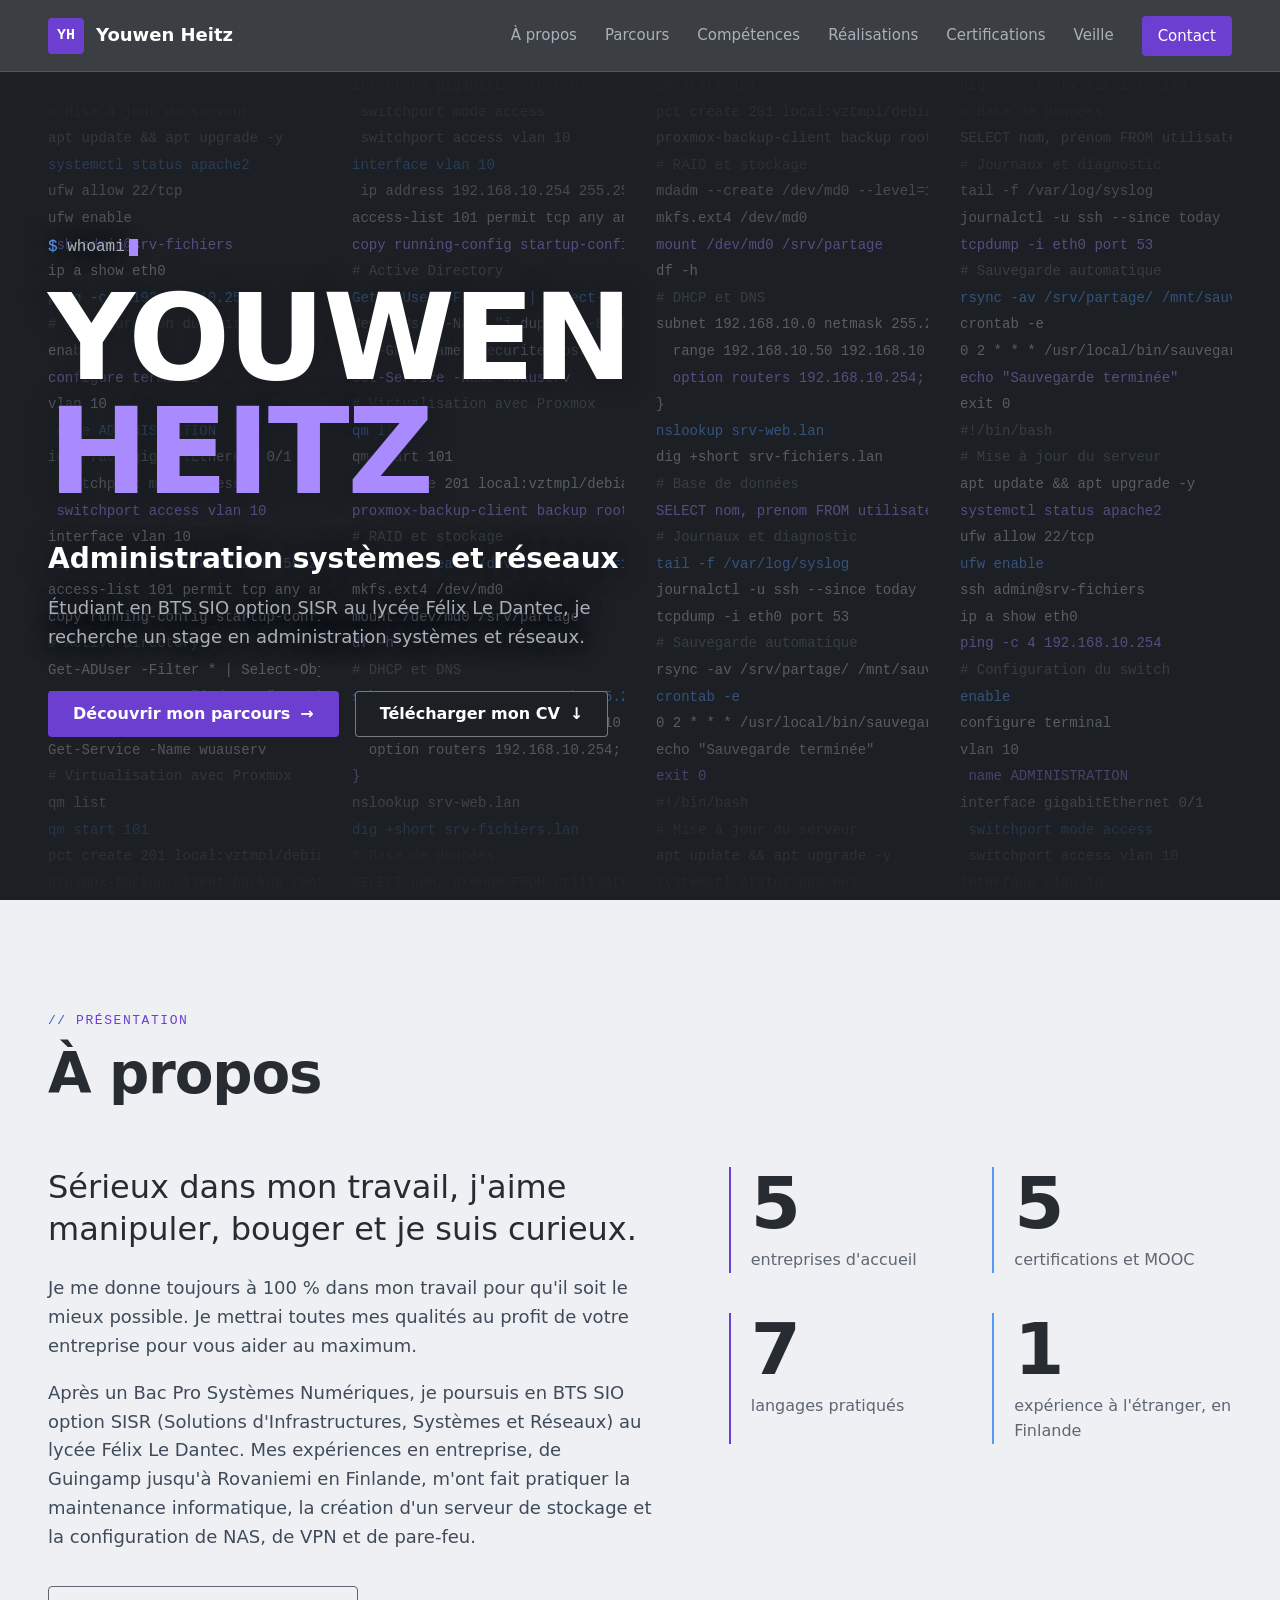
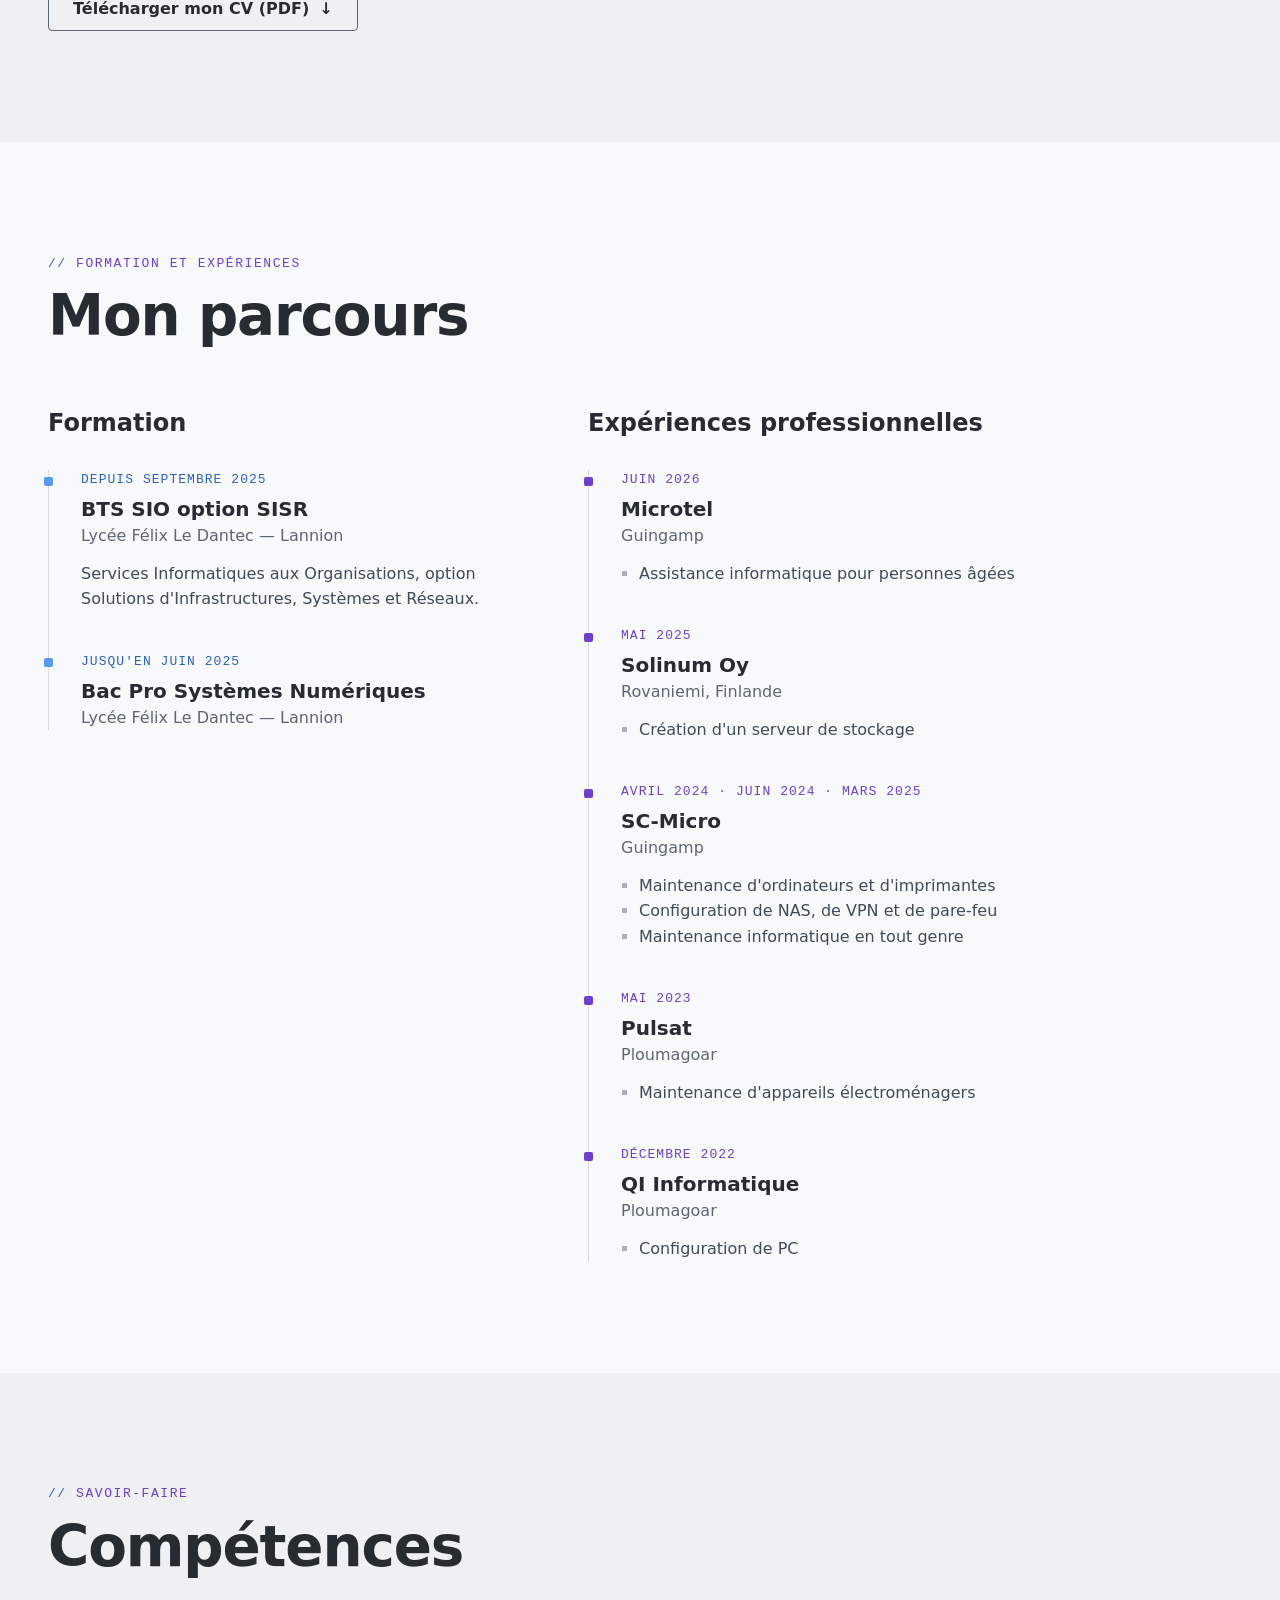
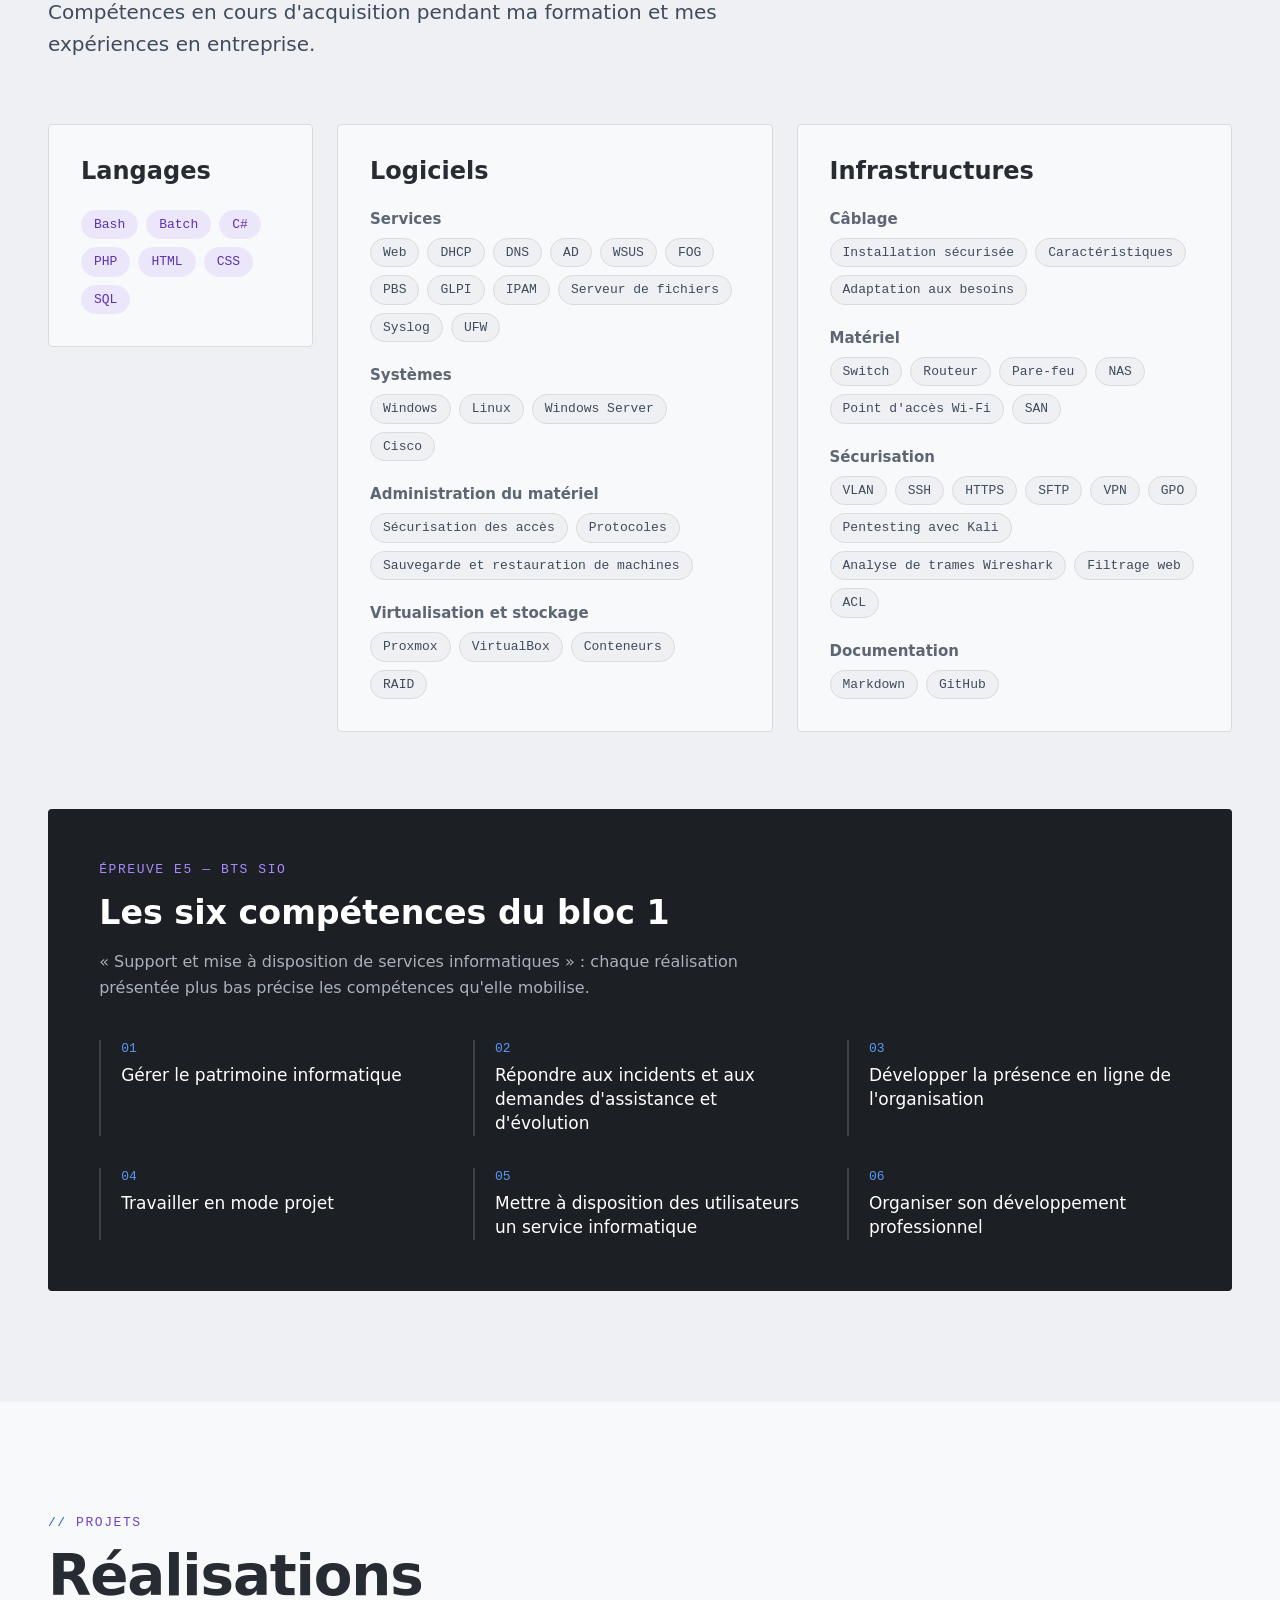
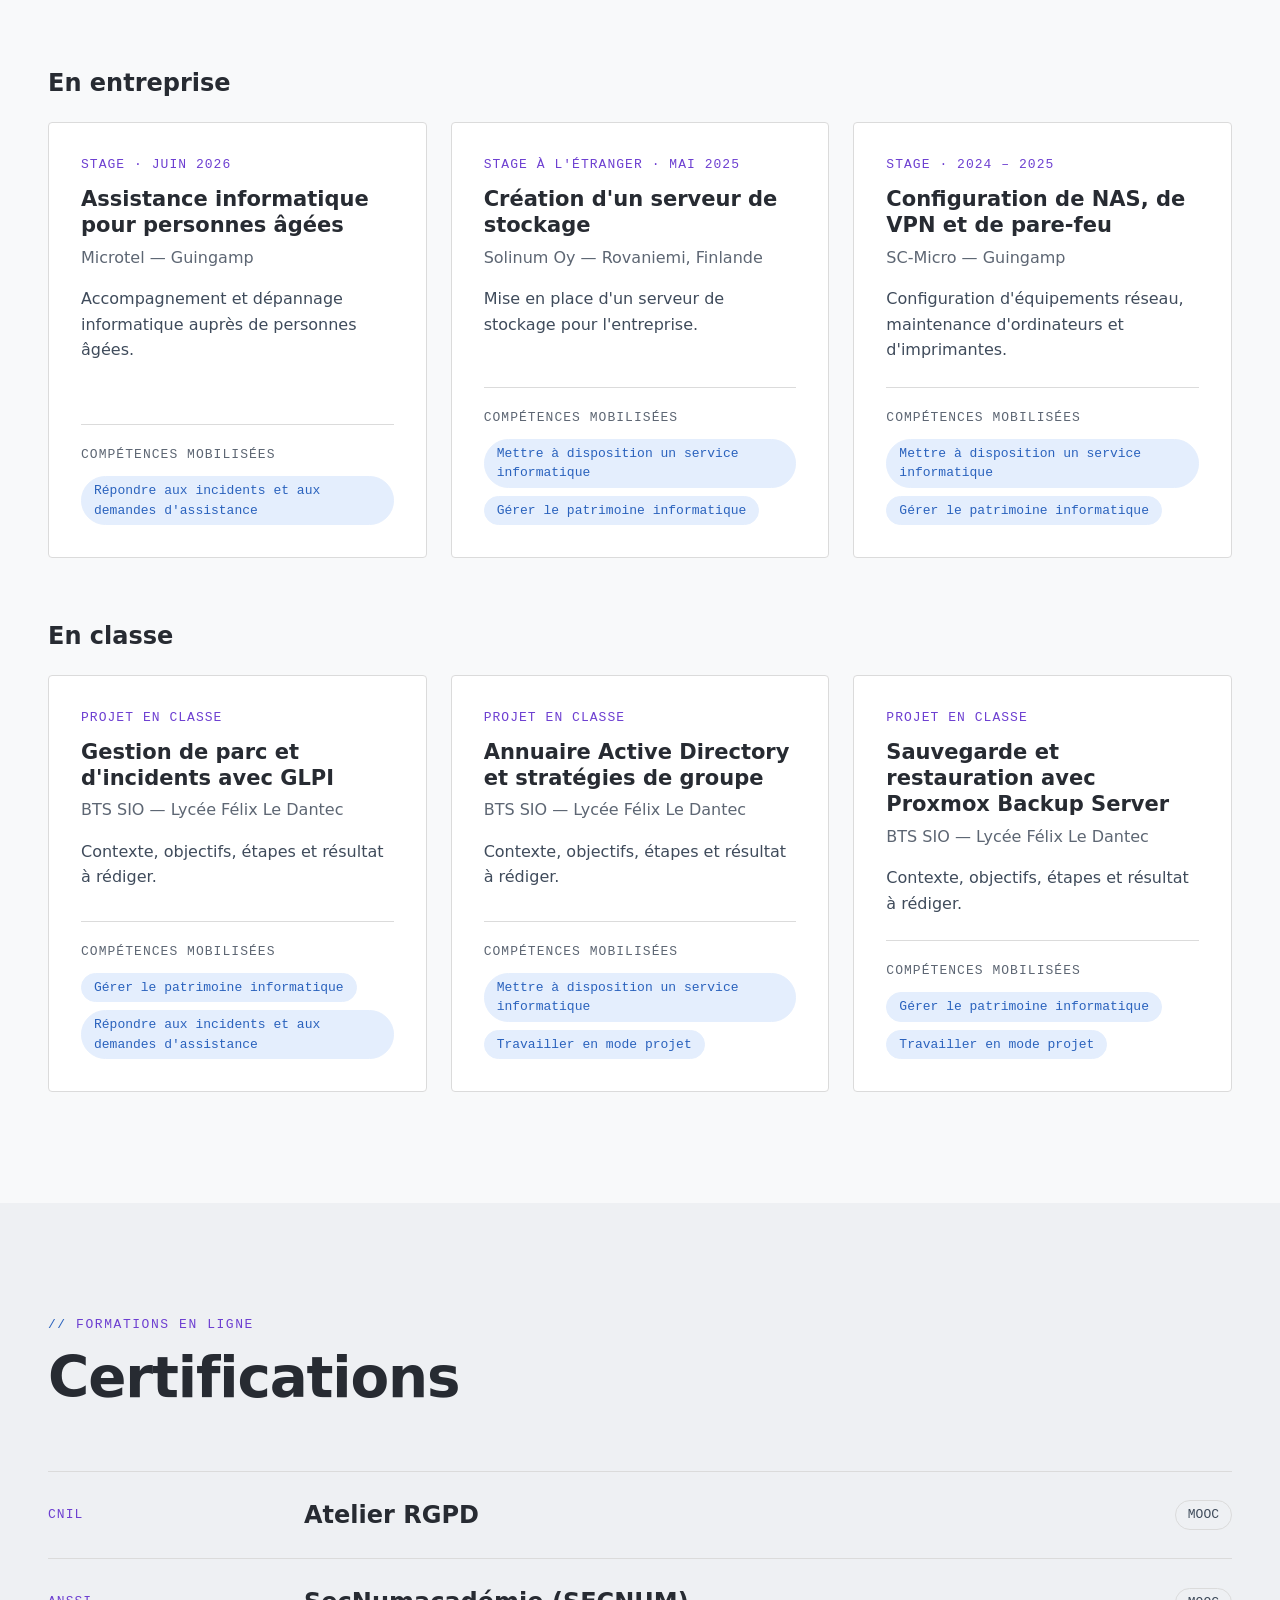
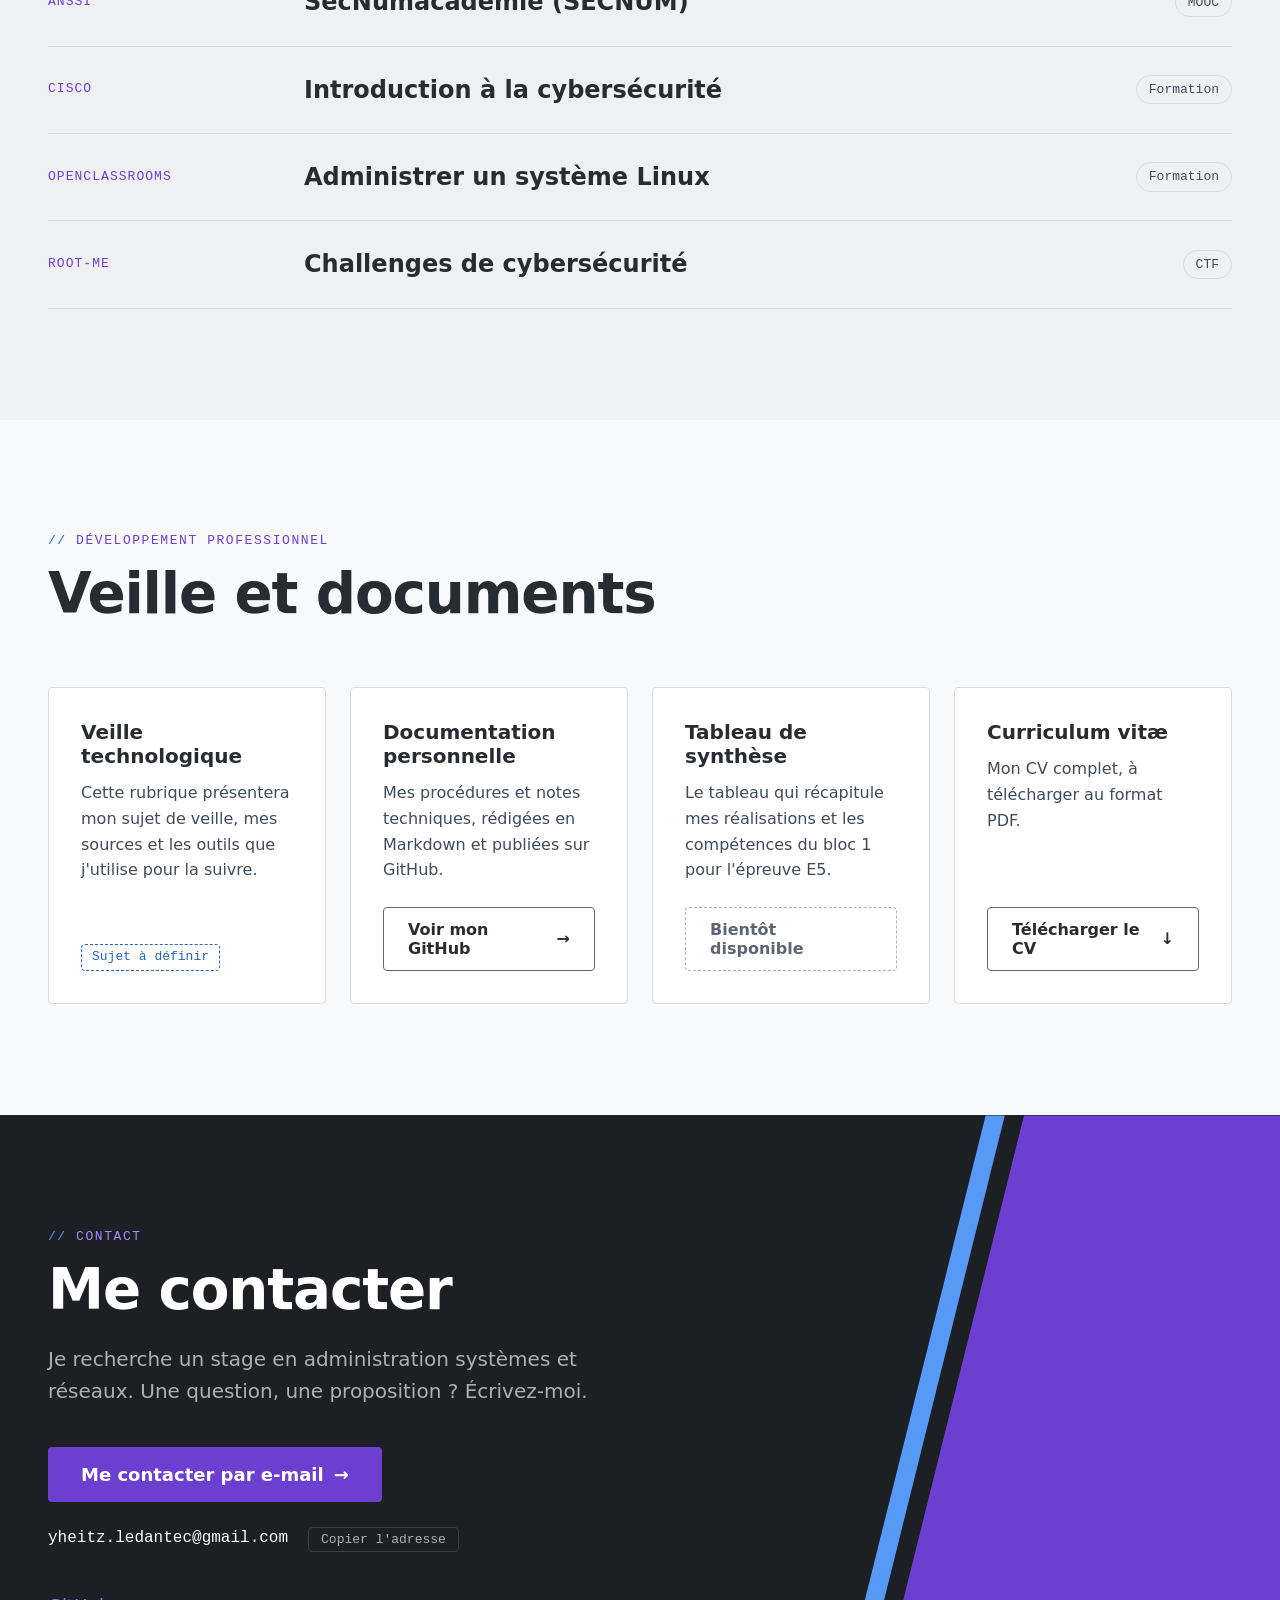
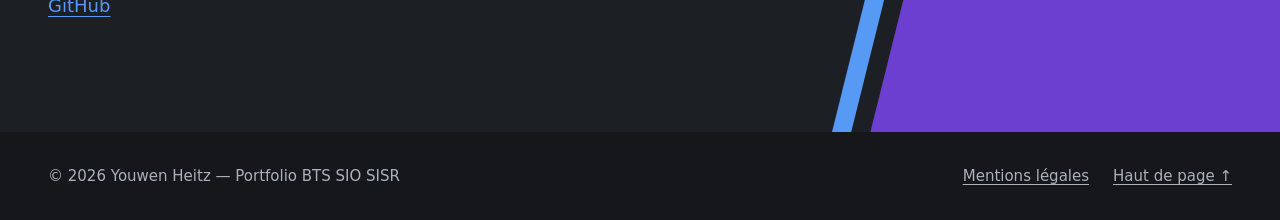
==== commit c478ee36: "Retire les encadrés « à compléter » des réalisations - En entreprise : retire les trois encadrés « D" ====
--- a/index.html
+++ b/index.html
@@ -423,7 +423,6 @@
               <p class="realisation__contexte">Microtel — Guingamp</p>
               <p class="realisation__description">
                 Accompagnement et dépannage informatique auprès de personnes âgées.
-                <span class="badge-a-completer">Détails à compléter</span>
               </p>
               <div class="realisation__competences">
                 <p class="realisation__competences-titre">Compétences mobilisées</p>
@@ -439,7 +438,6 @@
               <p class="realisation__contexte">Solinum Oy — Rovaniemi, Finlande</p>
               <p class="realisation__description">
                 Mise en place d'un serveur de stockage pour l'entreprise.
-                <span class="badge-a-completer">Détails à compléter</span>
               </p>
               <div class="realisation__competences">
                 <p class="realisation__competences-titre">Compétences mobilisées</p>
@@ -456,7 +454,6 @@
               <p class="realisation__contexte">SC-Micro — Guingamp</p>
               <p class="realisation__description">
                 Configuration d'équipements réseau, maintenance d'ordinateurs et d'imprimantes.
-                <span class="badge-a-completer">Détails à compléter</span>
               </p>
               <div class="realisation__competences">
                 <p class="realisation__competences-titre">Compétences mobilisées</p>
@@ -483,7 +480,6 @@
               <h4 class="realisation__titre">Gestion de parc et d'incidents avec GLPI</h4>
               <p class="realisation__contexte">BTS SIO — Lycée Félix Le Dantec</p>
               <p class="realisation__description">
-                <span class="badge-a-completer">Proposition à confirmer</span>
                 Contexte, objectifs, étapes et résultat à rédiger.
               </p>
               <div class="realisation__competences">
@@ -500,7 +496,6 @@
               <h4 class="realisation__titre">Annuaire Active Directory et stratégies de groupe</h4>
               <p class="realisation__contexte">BTS SIO — Lycée Félix Le Dantec</p>
               <p class="realisation__description">
-                <span class="badge-a-completer">Proposition à confirmer</span>
                 Contexte, objectifs, étapes et résultat à rédiger.
               </p>
               <div class="realisation__competences">
@@ -517,7 +512,6 @@
               <h4 class="realisation__titre">Sauvegarde et restauration avec Proxmox Backup Server</h4>
               <p class="realisation__contexte">BTS SIO — Lycée Félix Le Dantec</p>
               <p class="realisation__description">
-                <span class="badge-a-completer">Proposition à confirmer</span>
                 Contexte, objectifs, étapes et résultat à rédiger.
               </p>
               <div class="realisation__competences">
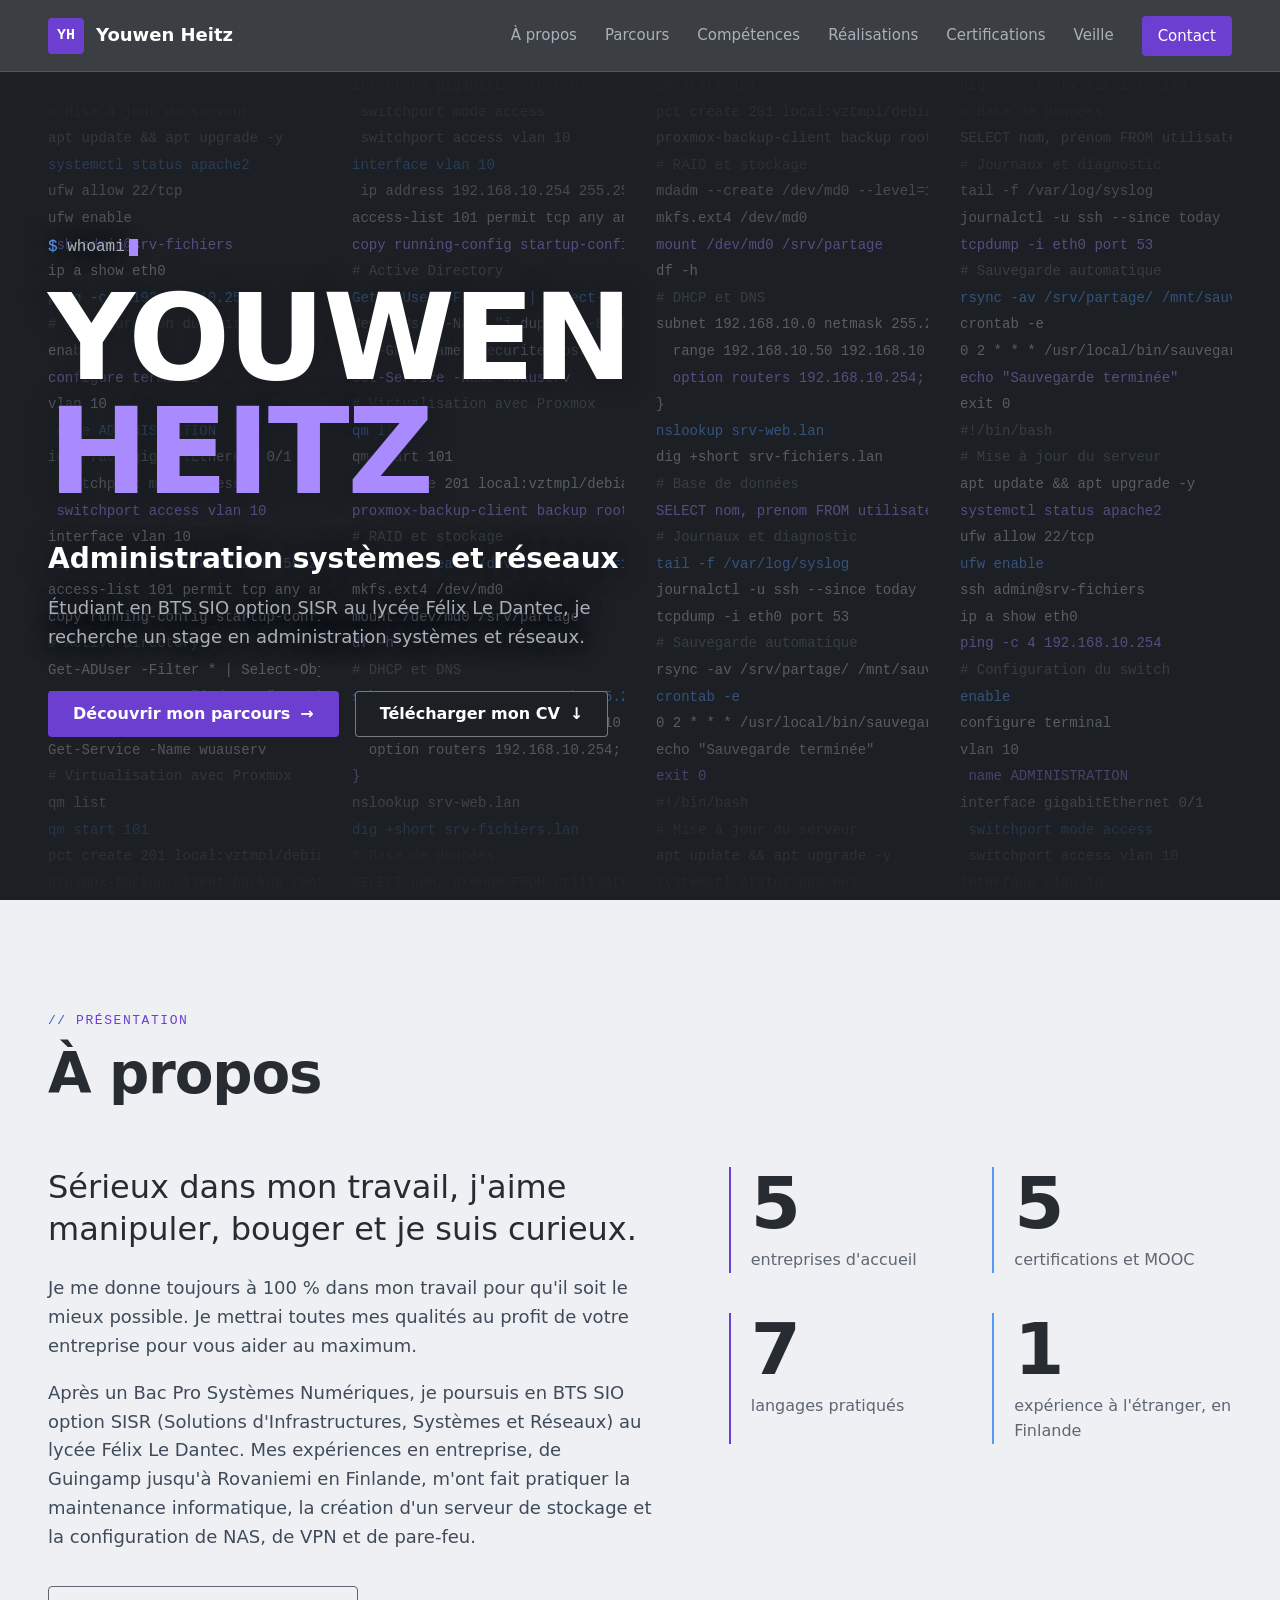
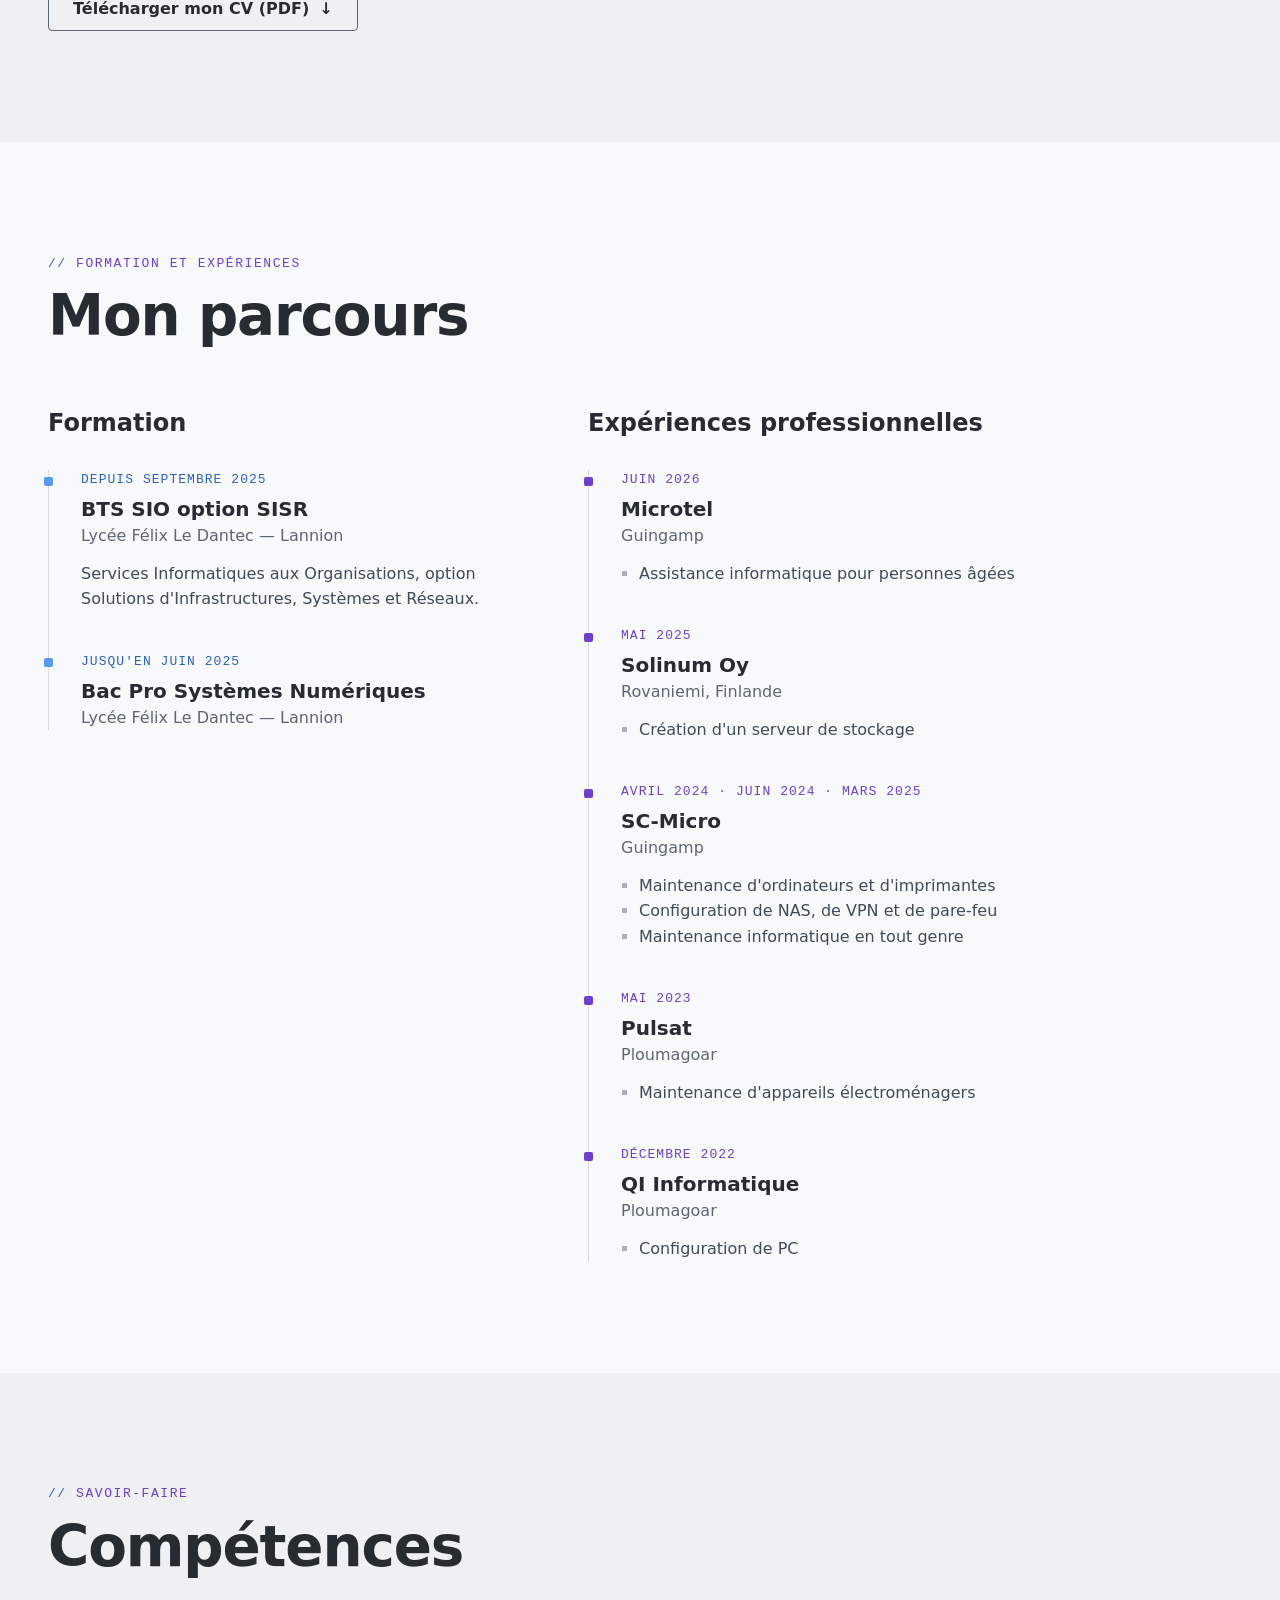
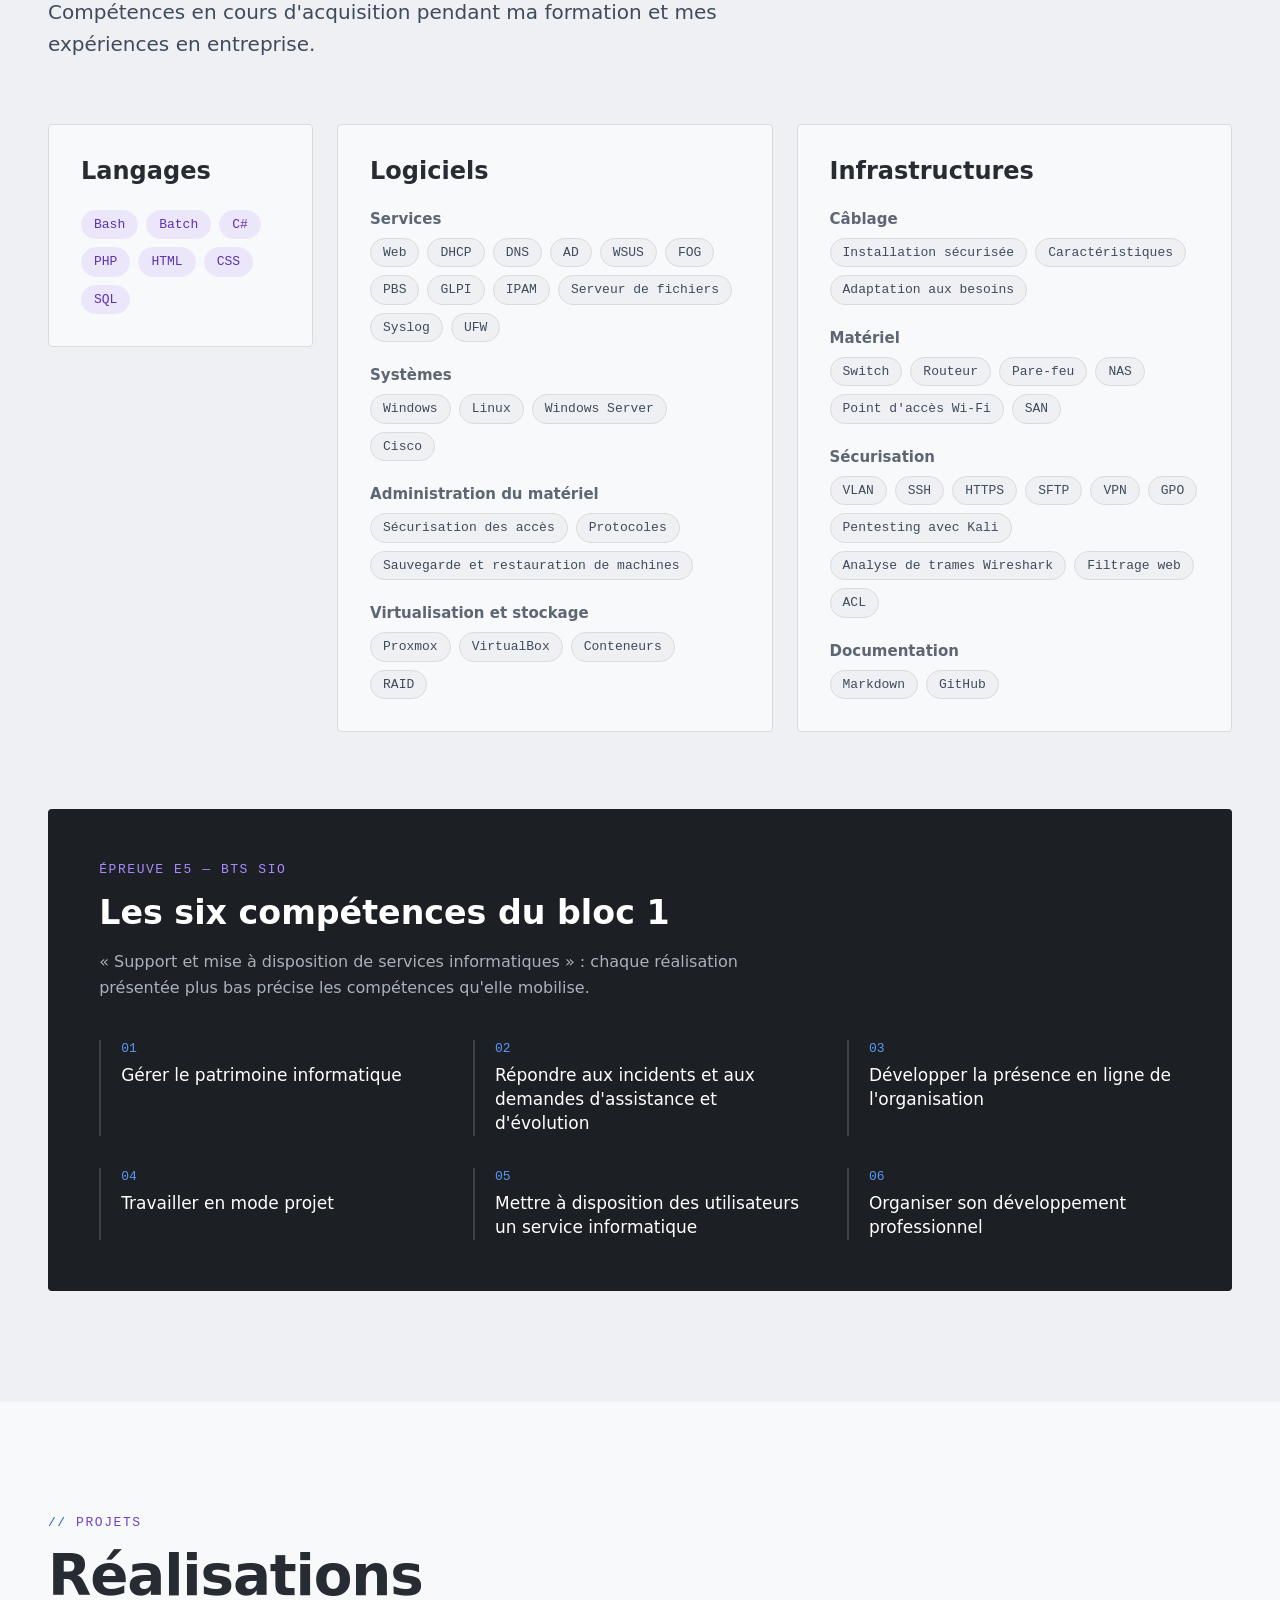
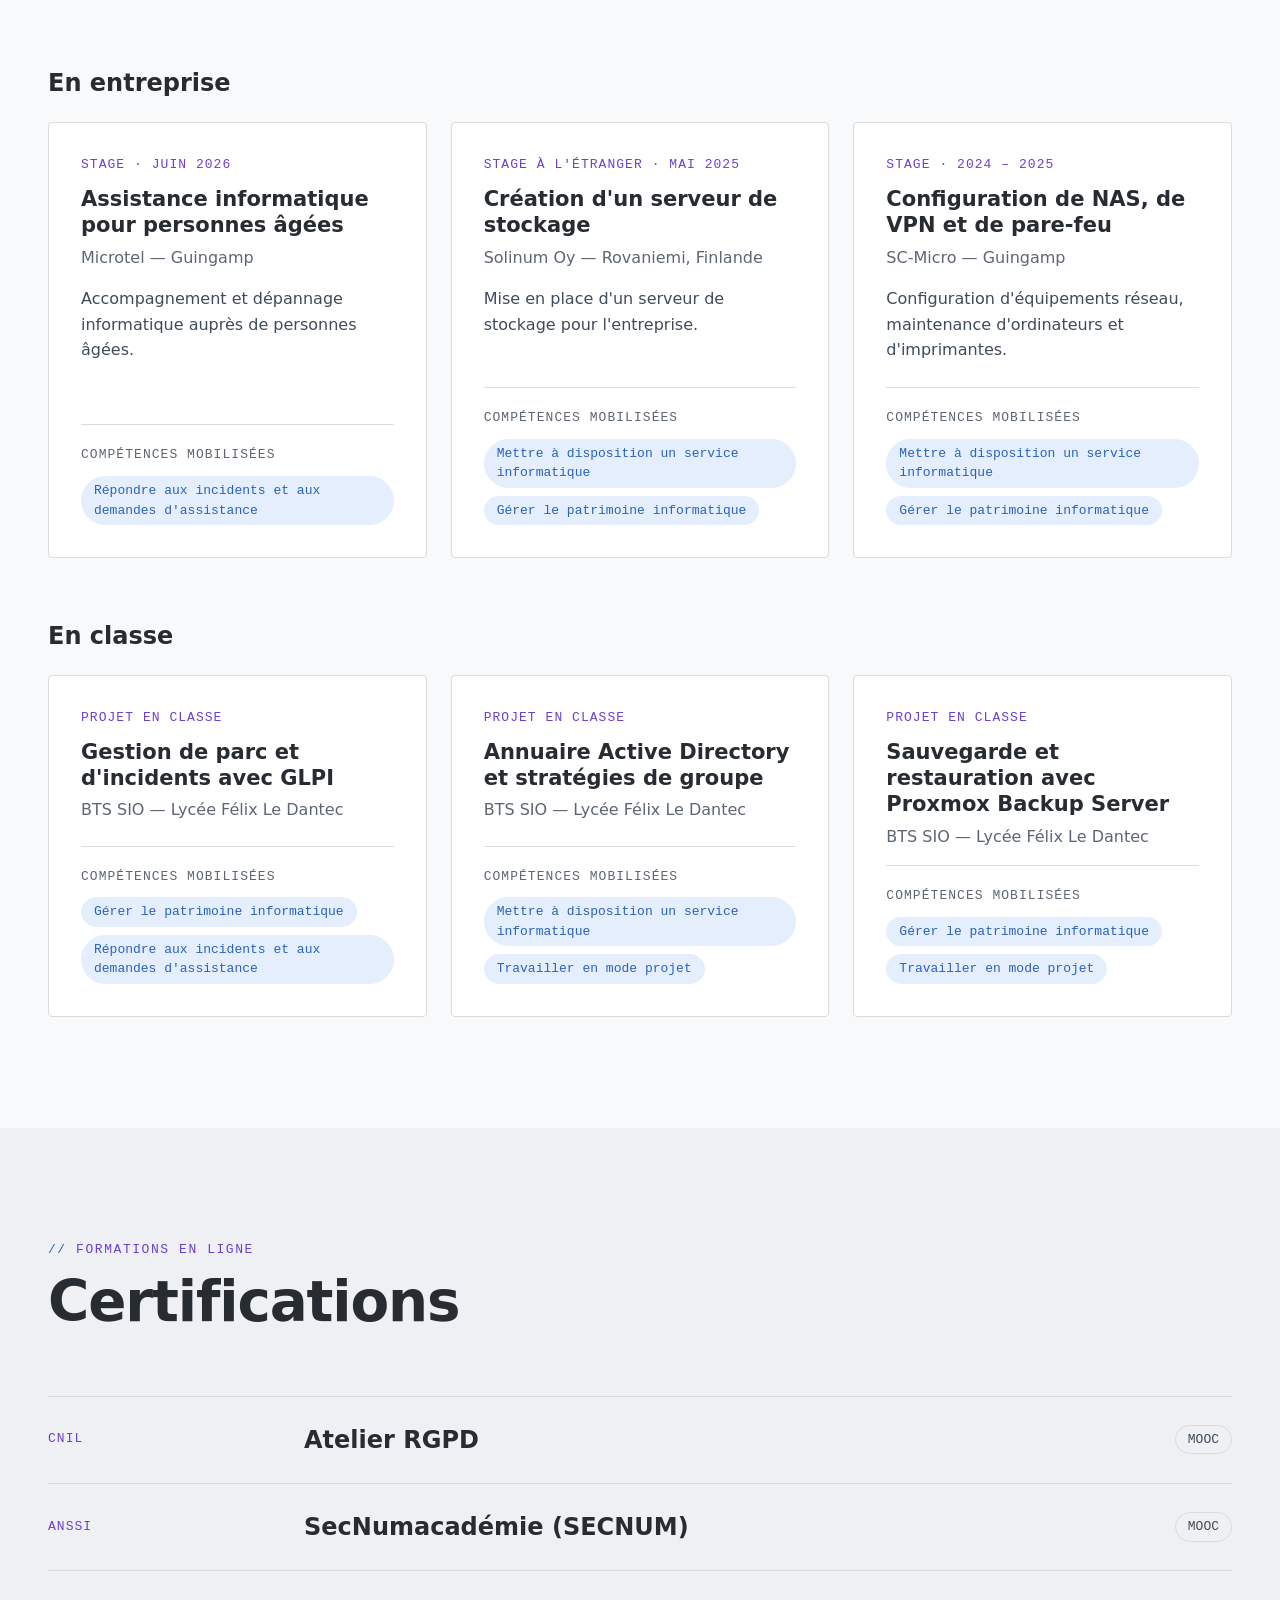
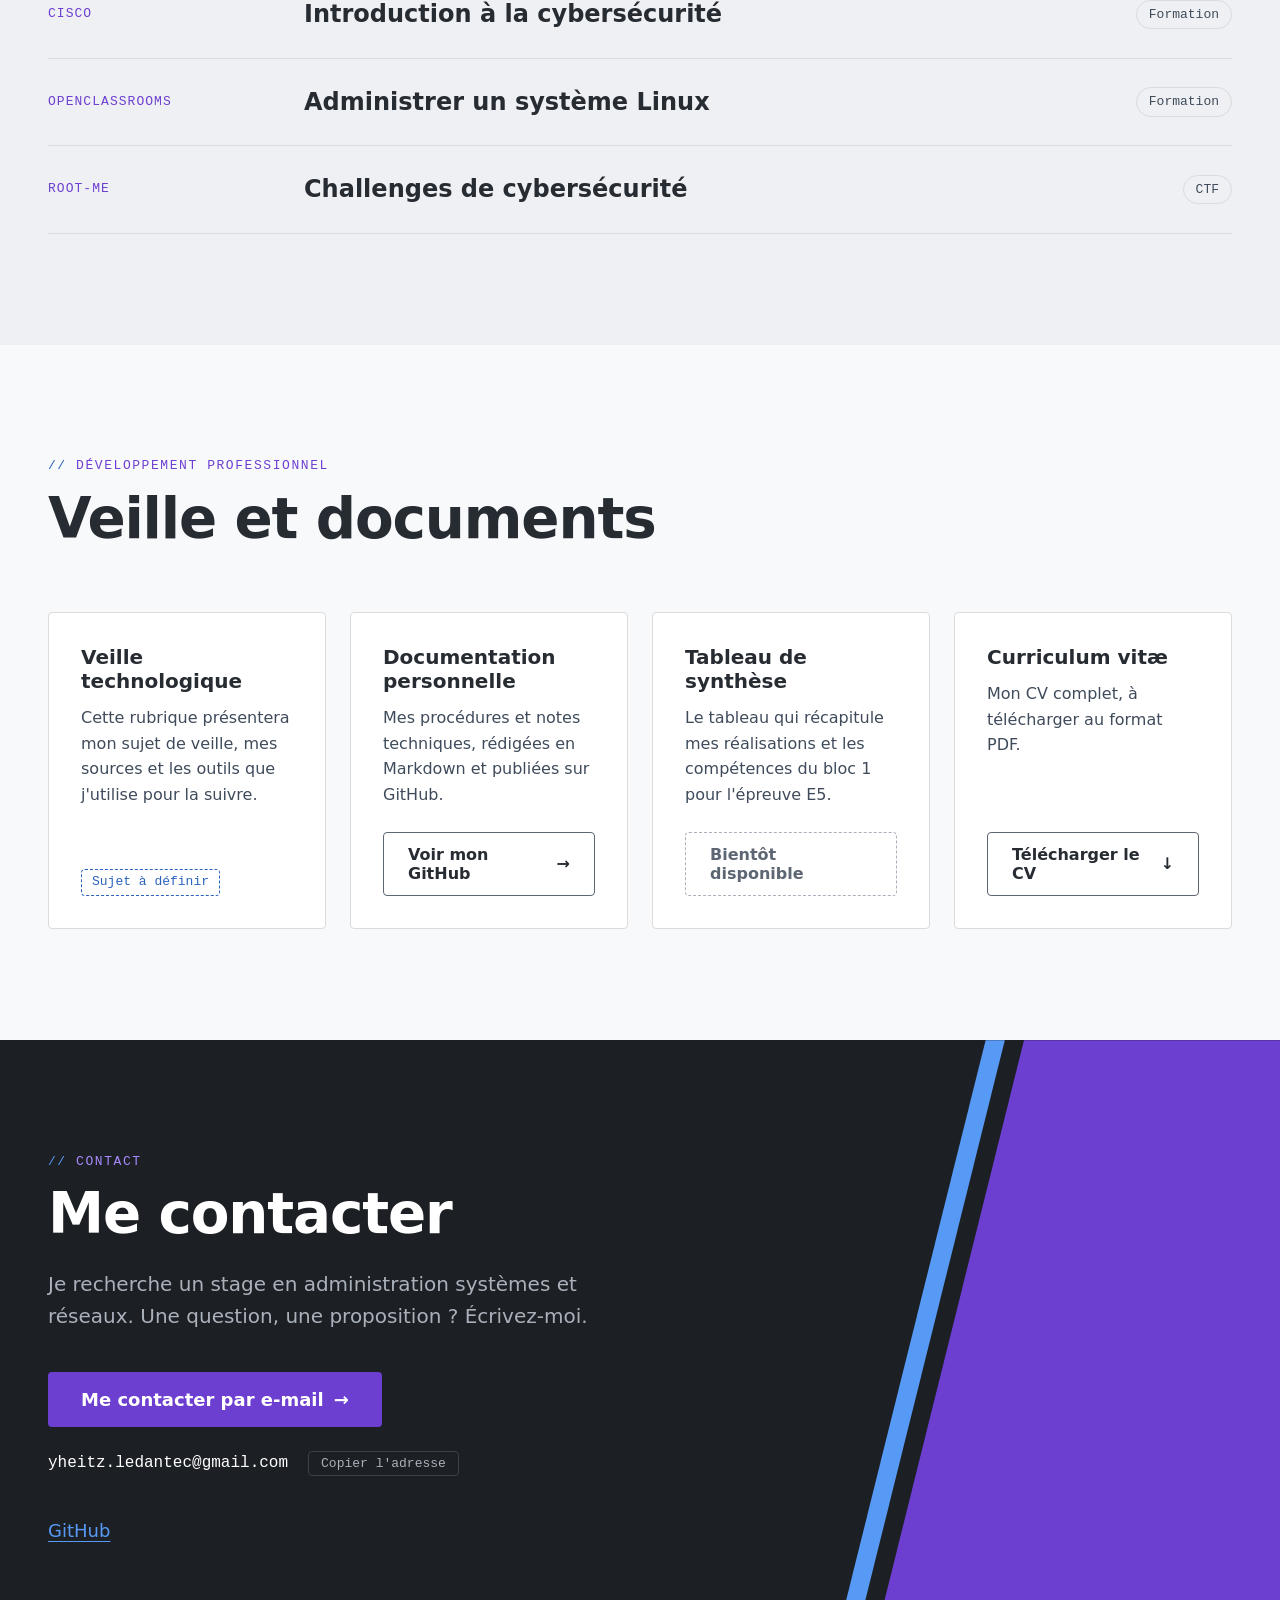
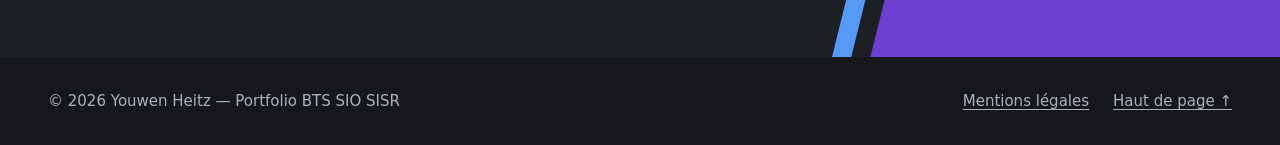
==== commit ef1fe734: "Retire la phrase d'attente des projets en classe Les trois cartes « En classe » n'affichent plus « C" ====
--- a/index.html
+++ b/index.html
@@ -479,9 +479,6 @@
               <p class="realisation__type">Projet en classe</p>
               <h4 class="realisation__titre">Gestion de parc et d'incidents avec GLPI</h4>
               <p class="realisation__contexte">BTS SIO — Lycée Félix Le Dantec</p>
-              <p class="realisation__description">
-                Contexte, objectifs, étapes et résultat à rédiger.
-              </p>
               <div class="realisation__competences">
                 <p class="realisation__competences-titre">Compétences mobilisées</p>
                 <ul class="liste-etiquettes">
@@ -495,9 +492,6 @@
               <p class="realisation__type">Projet en classe</p>
               <h4 class="realisation__titre">Annuaire Active Directory et stratégies de groupe</h4>
               <p class="realisation__contexte">BTS SIO — Lycée Félix Le Dantec</p>
-              <p class="realisation__description">
-                Contexte, objectifs, étapes et résultat à rédiger.
-              </p>
               <div class="realisation__competences">
                 <p class="realisation__competences-titre">Compétences mobilisées</p>
                 <ul class="liste-etiquettes">
@@ -511,9 +505,6 @@
               <p class="realisation__type">Projet en classe</p>
               <h4 class="realisation__titre">Sauvegarde et restauration avec Proxmox Backup Server</h4>
               <p class="realisation__contexte">BTS SIO — Lycée Félix Le Dantec</p>
-              <p class="realisation__description">
-                Contexte, objectifs, étapes et résultat à rédiger.
-              </p>
               <div class="realisation__competences">
                 <p class="realisation__competences-titre">Compétences mobilisées</p>
                 <ul class="liste-etiquettes">
